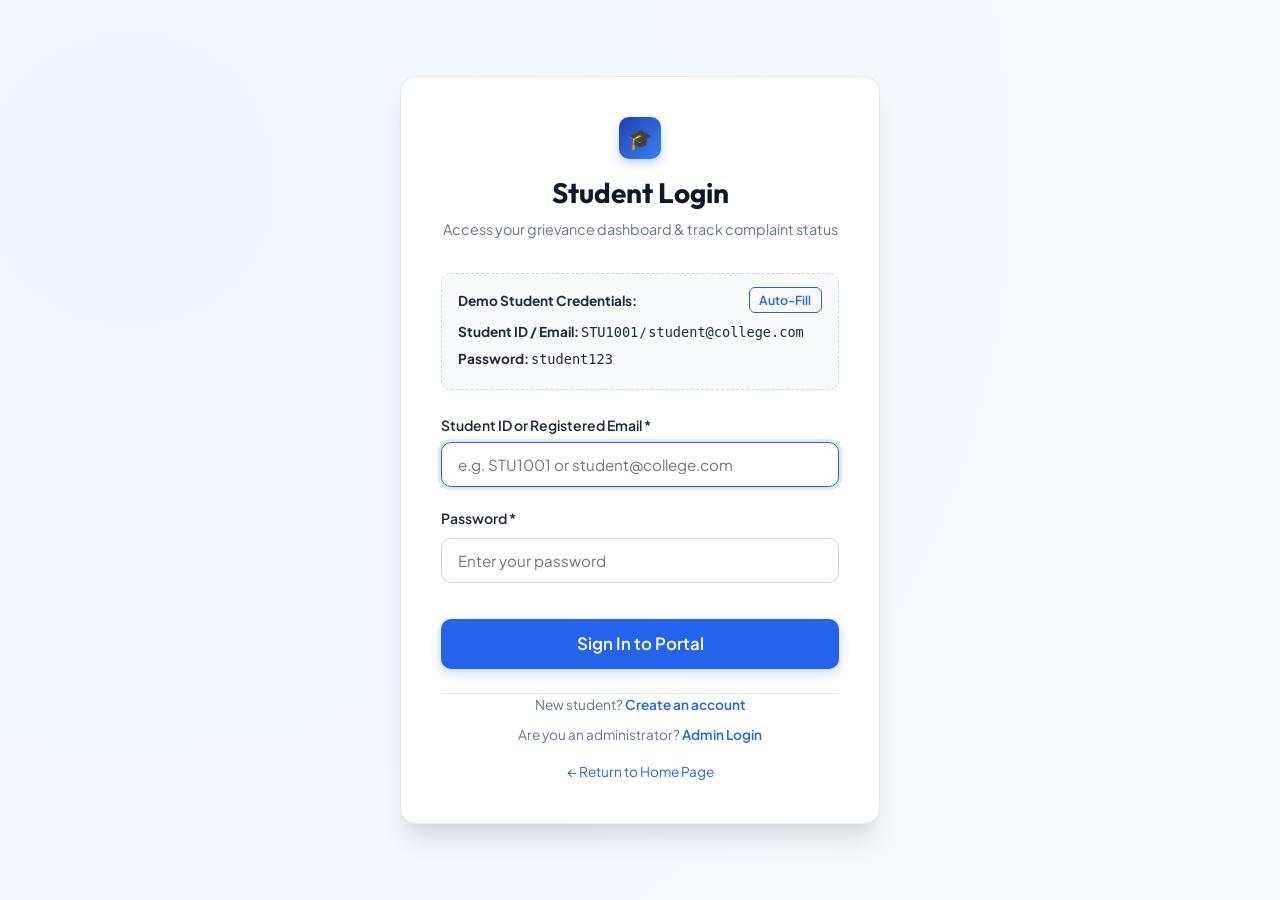
==== dashboard.html @ 0c3d139e "Initial commit: Student Complaint & Grievance Management System - LOKESHWARAN N" ====
<!DOCTYPE html>
<html lang="en">
<head>
    <meta charset="UTF-8">
    <meta name="viewport" content="width=device-width, initial-scale=1.0">
    <title>Student Dashboard | Grievance Portal</title>
    <link rel="stylesheet" href="css/style.css">
</head>
<body>

    <div class="dashboard-layout">
        <!-- Sidebar Navigation -->
        <aside class="dashboard-sidebar" aria-label="Student Navigation">
            <div class="sidebar-header">
                <div class="brand-icon" style="width:36px;height:36px;font-size:1.1rem;">🎓</div>
                <div>
                    <h2>Student Portal</h2>
                    <span>Grievance Center</span>
                </div>
            </div>

            <ul class="sidebar-menu">
                <li><a href="dashboard.html" class="sidebar-link active"><span class="sidebar-icon">📊</span> Dashboard</a></li>
                <li><a href="submit-complaint.html" class="sidebar-link"><span class="sidebar-icon">✍️</span> Submit Complaint</a></li>
                <li><a href="track-complaint.html" class="sidebar-link"><span class="sidebar-icon">🔍</span> Track Complaint</a></li>
                <li><a href="my-complaints.html" class="sidebar-link"><span class="sidebar-icon">📑</span> My Complaints</a></li>
                <li><a href="profile.html" class="sidebar-link"><span class="sidebar-icon">👤</span> My Profile</a></li>
            </ul>

            <div class="sidebar-footer">
                <a href="javascript:void(0)" onclick="Auth.logoutStudent('login.html')" class="btn btn-danger-soft w-100 btn-sm">🚪 Logout</a>
            </div>
        </aside>

        <div class="sidebar-overlay"></div>

        <!-- Main Content Area -->
        <div class="dashboard-main">
            <!-- Topbar -->
            <header class="dashboard-topbar">
                <div class="d-flex align-center gap-2">
                    <button type="button" class="sidebar-toggle" aria-label="Toggle menu">☰</button>
                    <div>
                        <h2 style="font-size: 1.2rem; margin:0;">Dashboard Overview</h2>
                        <span class="text-muted small" id="student-dept-year">Loading profile...</span>
                    </div>
                </div>

                <div class="d-flex align-center gap-3">
                    <a href="submit-complaint.html" class="btn btn-primary btn-sm">+ New Complaint</a>
                    <a href="profile.html" class="btn btn-outline-secondary btn-sm">My Profile</a>
                </div>
            </header>

            <main class="dashboard-content">
                <!-- Welcome Banner -->
                <div class="card mb-4" style="background: linear-gradient(135deg, #1e3a8a 0%, #2563eb 100%); color: white; border: none;">
                    <div class="card-body py-4">
                        <h1 style="color: white; font-size: 1.75rem; margin-bottom: 0.35rem;">Welcome, <span id="student-welcome-name">Student</span>!</h1>
                        <p style="color: #bfdbfe; font-size: 0.95rem; margin-bottom: 0;">Need to resolve an issue? Lodge your grievance or check status anytime.</p>
                    </div>
                </div>

                <!-- Statistics Grid -->
                <div class="stats-grid mb-4">
                    <div class="stat-card">
                        <div class="stat-icon blue">📋</div>
                        <div>
                            <div class="stat-value" id="stat-student-total">0</div>
                            <div class="stat-label">Total Complaints</div>
                        </div>
                    </div>
                    <div class="stat-card">
                        <div class="stat-icon amber">⏳</div>
                        <div>
                            <div class="stat-value" id="stat-student-pending">0</div>
                            <div class="stat-label">Pending Review</div>
                        </div>
                    </div>
                    <div class="stat-card">
                        <div class="stat-icon purple">⚙️</div>
                        <div>
                            <div class="stat-value" id="stat-student-progress">0</div>
                            <div class="stat-label">In Progress</div>
                        </div>
                    </div>
                    <div class="stat-card">
                        <div class="stat-icon green">✅</div>
                        <div>
                            <div class="stat-value" id="stat-student-resolved">0</div>
                            <div class="stat-label">Resolved</div>
                        </div>
                    </div>
                </div>

                <!-- Quick Actions -->
                <div class="card mb-4">
                    <div class="card-header">
                        <h3 class="card-title">Quick Actions</h3>
                    </div>
                    <div class="card-body">
                        <div class="grid-4">
                            <a href="submit-complaint.html" class="category-card">
                                <div class="category-icon">✍️</div>
                                <div class="category-info">
                                    <h4>Submit Complaint</h4>
                                    <p>File a new grievance</p>
                                </div>
                            </a>

                            <a href="my-complaints.html" class="category-card">
                                <div class="category-icon">📑</div>
                                <div class="category-info">
                                    <h4>My Complaints</h4>
                                    <p>View all submitted tickets</p>
                                </div>
                            </a>

                            <a href="track-complaint.html" class="category-card">
                                <div class="category-icon">🔍</div>
                                <div class="category-info">
                                    <h4>Track Status</h4>
                                    <p>Search by Complaint ID</p>
                                </div>
                            </a>

                            <a href="profile.html" class="category-card">
                                <div class="category-icon">👤</div>
                                <div class="category-info">
                                    <h4>My Profile</h4>
                                    <p>Manage account info</p>
                                </div>
                            </a>
                        </div>
                    </div>
                </div>

                <!-- Recent Complaints Section -->
                <div class="card">
                    <div class="card-header d-flex justify-between align-center flex-wrap gap-2">
                        <h3 class="card-title">Recent Grievances</h3>
                        <a href="my-complaints.html" class="btn btn-sm btn-outline-primary">View All Complaints →</a>
                    </div>
                    <div class="card-body">
                        <div id="recent-complaints-list" class="complaints-grid">
                            <!-- Populated dynamically by student.js -->
                        </div>
                    </div>
                </div>
            </main>
        </div>
    </div>

    <!-- Scripts -->
    <script src="js/storage.js"></script>
    <script src="js/auth.js"></script>
    <script src="js/complaints.js"></script>
    <script src="js/student.js"></script>
    <script src="js/main.js"></script>
    <script>
        document.addEventListener('DOMContentLoaded', () => {
            StudentController.initDashboard();
        });
    </script>
</body>
</html>
---- css/style.css ----
/**
 * Student Complaint & Grievance Management System
 * Premium Custom CSS3 Design System
 */

@import url('https://fonts.googleapis.com/css2?family=Plus+Jakarta+Sans:wght@300;400;500;600;700;800&family=Outfit:wght@400;500;600;700;800&display=swap');

/* --- CSS Variables & Design Tokens --- */
:root {
    /* Color Palette */
    --primary: #2563eb;
    --primary-hover: #1d4ed8;
    --primary-light: #eff6ff;
    --primary-gradient: linear-gradient(135deg, #1e40af 0%, #3b82f6 100%);
    --accent-gradient: linear-gradient(135deg, #4f46e5 0%, #7c3aed 100%);

    --navy-900: #0f172a;
    --navy-800: #1e293b;
    --navy-700: #334155;
    
    --slate-600: #475569;
    --slate-500: #64748b;
    --slate-400: #94a3b8;
    --slate-300: #cbd5e1;
    --slate-200: #e2e8f0;
    --slate-100: #f1f5f9;
    --slate-50: #f8fafc;

    --white: #ffffff;
    --body-bg: #f8fafc;
    --card-bg: #ffffff;
    --sidebar-bg: #0f172a;
    --sidebar-text: #e2e8f0;

    /* Semantic Status Colors */
    --status-submitted: #3b82f6;
    --status-submitted-bg: #eff6ff;
    --status-review: #8b5cf6;
    --status-review-bg: #f5f3ff;
    --status-progress: #d97706;
    --status-progress-bg: #fffbeb;
    --status-resolved: #10b981;
    --status-resolved-bg: #ecfdf5;
    --status-rejected: #ef4444;
    --status-rejected-bg: #fef2f2;
    --status-closed: #64748b;
    --status-closed-bg: #f1f5f9;

    /* Priority Colors */
    --p-low: #10b981;
    --p-medium: #f59e0b;
    --p-high: #ea580c;
    --p-urgent: #ef4444;

    /* Typography */
    --font-heading: 'Outfit', -apple-system, BlinkMacSystemFont, sans-serif;
    --font-body: 'Plus Jakarta Sans', -apple-system, BlinkMacSystemFont, sans-serif;

    /* Elevation & Shadows */
    --shadow-sm: 0 1px 2px 0 rgba(0, 0, 0, 0.05);
    --shadow-md: 0 4px 6px -1px rgba(0, 0, 0, 0.07), 0 2px 4px -1px rgba(0, 0, 0, 0.04);
    --shadow-lg: 0 10px 15px -3px rgba(0, 0, 0, 0.08), 0 4px 6px -2px rgba(0, 0, 0, 0.04);
    --shadow-xl: 0 20px 25px -5px rgba(0, 0, 0, 0.1), 0 10px 10px -5px rgba(0, 0, 0, 0.04);
    --shadow-card: 0 4px 20px rgba(15, 23, 42, 0.06);

    /* Border Radius */
    --radius-sm: 6px;
    --radius-md: 10px;
    --radius-lg: 16px;
    --radius-full: 9999px;

    /* Transitions */
    --transition: all 0.25s cubic-bezier(0.4, 0, 0.2, 1);
}

/* --- Base & Reset --- */
*, *::before, *::after {
    box-sizing: border-box;
    margin: 0;
    padding: 0;
}

html {
    font-size: 16px;
    scroll-behavior: smooth;
}

body {
    font-family: var(--font-body);
    background-color: var(--body-bg);
    color: var(--navy-800);
    line-height: 1.6;
    -webkit-font-smoothing: antialiased;
    overflow-x: hidden;
    min-height: 100vh;
    display: flex;
    flex-direction: column;
}

h1, h2, h3, h4, h5, h6 {
    font-family: var(--font-heading);
    color: var(--navy-900);
    font-weight: 700;
    line-height: 1.25;
}

a {
    color: var(--primary);
    text-decoration: none;
    transition: var(--transition);
}

a:hover {
    color: var(--primary-hover);
}

img {
    max-width: 100%;
    display: block;
}

/* --- Layout Utilities --- */
.container {
    width: 100%;
    max-width: 1240px;
    margin: 0 auto;
    padding: 0 1.5rem;
}

.container-fluid {
    width: 100%;
    padding: 0 1.5rem;
}

.d-flex { display: flex; }
.flex-column { flex-direction: column; }
.flex-wrap { flex-wrap: wrap; }
.align-center { align-items: center; }
.justify-between { justify-content: space-between; }
.justify-center { justify-content: center; }
.gap-1 { gap: 0.5rem; }
.gap-2 { gap: 1rem; }
.gap-3 { gap: 1.5rem; }
.gap-4 { gap: 2rem; }

.mt-1 { margin-top: 0.5rem; }
.mt-2 { margin-top: 1rem; }
.mt-3 { margin-top: 1.5rem; }
.mt-4 { margin-top: 2rem; }
.mb-1 { margin-bottom: 0.5rem; }
.mb-2 { margin-bottom: 1rem; }
.mb-3 { margin-bottom: 1.5rem; }
.mb-4 { margin-bottom: 2rem; }
.mb-0 { margin-bottom: 0 !important; }
.py-4 { padding-top: 1.5rem; padding-bottom: 1.5rem; }
.py-5 { padding-top: 2.5rem; padding-bottom: 2.5rem; }
.text-center { text-align: center; }
.w-100 { width: 100%; }

.font-weight-500 { font-weight: 500; }
.font-weight-600 { font-weight: 600; }
.text-muted { color: var(--slate-500); }
.text-primary { color: var(--primary); }
.text-danger { color: var(--status-rejected); }
.text-success { color: var(--status-resolved); }
.small { font-size: 0.85rem; }

/* --- Buttons --- */
.btn {
    display: inline-flex;
    align-items: center;
    justify-content: center;
    gap: 0.5rem;
    padding: 0.65rem 1.4rem;
    font-family: var(--font-body);
    font-size: 0.925rem;
    font-weight: 600;
    border-radius: var(--radius-md);
    border: 1px solid transparent;
    cursor: pointer;
    transition: var(--transition);
    text-decoration: none;
    white-space: nowrap;
}

.btn-primary {
    background: var(--primary);
    color: var(--white);
    box-shadow: 0 4px 12px rgba(37, 99, 235, 0.25);
}

.btn-primary:hover {
    background: var(--primary-hover);
    color: var(--white);
    transform: translateY(-2px);
    box-shadow: 0 6px 16px rgba(37, 99, 235, 0.35);
}

.btn-outline-primary {
    background: transparent;
    border-color: var(--primary);
    color: var(--primary);
}

.btn-outline-primary:hover {
    background: var(--primary-light);
    color: var(--primary-hover);
}

.btn-secondary {
    background: var(--slate-100);
    color: var(--navy-800);
    border-color: var(--slate-200);
}

.btn-secondary:hover {
    background: var(--slate-200);
    color: var(--navy-900);
}

.btn-outline-secondary {
    background: transparent;
    border-color: var(--slate-300);
    color: var(--slate-600);
}

.btn-outline-secondary:hover {
    background: var(--slate-100);
    color: var(--navy-900);
}

.btn-danger-soft {
    background: var(--status-rejected-bg);
    color: var(--status-rejected);
    border-color: #fecaca;
}

.btn-danger-soft:hover {
    background: var(--status-rejected);
    color: var(--white);
}

.btn-danger {
    background: var(--status-rejected);
    color: var(--white);
}

.btn-danger:hover {
    background: #dc2626;
    color: var(--white);
}

.btn-sm {
    padding: 0.4rem 0.85rem;
    font-size: 0.825rem;
    border-radius: var(--radius-sm);
}

.btn-xs {
    padding: 0.25rem 0.6rem;
    font-size: 0.775rem;
    border-radius: var(--radius-sm);
}

.btn-lg {
    padding: 0.85rem 1.8rem;
    font-size: 1.05rem;
    border-radius: var(--radius-md);
}

/* --- Navigation Bars --- */
.navbar {
    background: rgba(255, 255, 255, 0.95);
    backdrop-filter: blur(10px);
    border-bottom: 1px solid var(--slate-200);
    position: sticky;
    top: 0;
    z-index: 100;
    padding: 0.85rem 0;
}

.navbar-container {
    display: flex;
    align-items: center;
    justify-content: space-between;
}

.navbar-brand {
    display: flex;
    align-items: center;
    gap: 0.75rem;
    text-decoration: none;
}

.brand-icon {
    width: 42px;
    height: 42px;
    background: var(--primary-gradient);
    color: var(--white);
    border-radius: var(--radius-md);
    display: flex;
    align-items: center;
    justify-content: center;
    font-size: 1.25rem;
    box-shadow: 0 4px 10px rgba(37, 99, 235, 0.3);
}

.brand-text h1 {
    font-size: 1.15rem;
    font-weight: 800;
    color: var(--navy-900);
    margin: 0;
    letter-spacing: -0.02em;
}

.brand-text span {
    font-size: 0.75rem;
    color: var(--slate-500);
    font-weight: 500;
    display: block;
}

.navbar-menu {
    display: flex;
    align-items: center;
    gap: 1.5rem;
    list-style: none;
}

.nav-link {
    font-size: 0.925rem;
    font-weight: 600;
    color: var(--slate-600);
    transition: var(--transition);
    padding: 0.4rem 0.2rem;
    position: relative;
}

.nav-link:hover, .nav-link.active {
    color: var(--primary);
}

.nav-link.active::after {
    content: '';
    position: absolute;
    bottom: -4px;
    left: 0;
    width: 100%;
    height: 2px;
    background: var(--primary);
    border-radius: var(--radius-full);
}

.navbar-actions {
    display: flex;
    align-items: center;
    gap: 0.75rem;
}

.navbar-toggle {
    display: none;
    background: none;
    border: none;
    font-size: 1.5rem;
    cursor: pointer;
    color: var(--navy-900);
}

/* --- Hero Section --- */
.hero {
    background: linear-gradient(135deg, #0f172a 0%, #1e293b 50%, #1e3a8a 100%);
    color: var(--white);
    padding: 5.5rem 0 4.5rem;
    position: relative;
    overflow: hidden;
}

.hero::before {
    content: '';
    position: absolute;
    top: -50%;
    right: -20%;
    width: 600px;
    height: 600px;
    background: radial-gradient(circle, rgba(59, 130, 246, 0.2) 0%, transparent 70%);
    border-radius: 50%;
}

.hero-grid {
    display: grid;
    grid-template-columns: 1.15fr 0.85fr;
    gap: 3rem;
    align-items: center;
    position: relative;
    z-index: 1;
}

.hero-badge {
    display: inline-flex;
    align-items: center;
    gap: 0.5rem;
    background: rgba(255, 255, 255, 0.1);
    backdrop-filter: blur(8px);
    border: 1px solid rgba(255, 255, 255, 0.2);
    padding: 0.35rem 0.9rem;
    border-radius: var(--radius-full);
    font-size: 0.85rem;
    font-weight: 500;
    margin-bottom: 1.25rem;
    color: #93c5fd;
}

.hero-title {
    font-size: 3.25rem;
    font-weight: 800;
    color: var(--white);
    line-height: 1.15;
    margin-bottom: 1.25rem;
    letter-spacing: -0.03em;
}

.hero-subtitle {
    font-size: 1.15rem;
    color: #cbd5e1;
    margin-bottom: 2rem;
    max-width: 540px;
}

.hero-card {
    background: rgba(255, 255, 255, 0.08);
    backdrop-filter: blur(16px);
    border: 1px solid rgba(255, 255, 255, 0.15);
    border-radius: var(--radius-lg);
    padding: 2rem;
    box-shadow: 0 25px 50px -12px rgba(0, 0, 0, 0.4);
}

.hero-card h3 {
    color: var(--white);
    font-size: 1.25rem;
    margin-bottom: 1rem;
}

.hero-card p {
    color: #94a3b8;
    font-size: 0.9rem;
    margin-bottom: 1.5rem;
}

/* --- Section Titles --- */
.section {
    padding: 5rem 0;
}

.section-header {
    text-align: center;
    max-width: 680px;
    margin: 0 auto 3.5rem;
}

.section-tag {
    display: inline-block;
    color: var(--primary);
    background: var(--primary-light);
    font-size: 0.8rem;
    font-weight: 700;
    text-transform: uppercase;
    letter-spacing: 0.08em;
    padding: 0.3rem 0.8rem;
    border-radius: var(--radius-full);
    margin-bottom: 0.75rem;
}

.section-title {
    font-size: 2.25rem;
    font-weight: 800;
    letter-spacing: -0.02em;
    margin-bottom: 0.75rem;
}

.section-desc {
    color: var(--slate-500);
    font-size: 1.05rem;
}

/* --- Statistics Banner / Cards --- */
.stats-grid {
    display: grid;
    grid-template-columns: repeat(4, 1fr);
    gap: 1.5rem;
}

.stat-card {
    background: var(--card-bg);
    border: 1px solid var(--slate-200);
    border-radius: var(--radius-lg);
    padding: 1.75rem 1.5rem;
    box-shadow: var(--shadow-sm);
    display: flex;
    align-items: center;
    gap: 1.25rem;
    transition: var(--transition);
}

.stat-card:hover {
    transform: translateY(-4px);
    box-shadow: var(--shadow-card);
    border-color: var(--slate-300);
}

.stat-icon {
    width: 56px;
    height: 56px;
    border-radius: var(--radius-md);
    display: flex;
    align-items: center;
    justify-content: center;
    font-size: 1.75rem;
    flex-shrink: 0;
}

.stat-icon.blue { background: #eff6ff; color: #2563eb; }
.stat-icon.green { background: #ecfdf5; color: #10b981; }
.stat-icon.amber { background: #fffbeb; color: #d97706; }
.stat-icon.purple { background: #f5f3ff; color: #7c3aed; }
.stat-icon.red { background: #fef2f2; color: #ef4444; }

.stat-value {
    font-size: 2rem;
    font-weight: 800;
    color: var(--navy-900);
    line-height: 1;
    margin-bottom: 0.25rem;
    font-family: var(--font-heading);
}

.stat-label {
    font-size: 0.85rem;
    font-weight: 600;
    color: var(--slate-500);
    text-transform: uppercase;
    letter-spacing: 0.04em;
}

/* --- Features / How It Works / Cards --- */
.grid-3 {
    display: grid;
    grid-template-columns: repeat(3, 1fr);
    gap: 1.75rem;
}

.grid-4 {
    display: grid;
    grid-template-columns: repeat(4, 1fr);
    gap: 1.5rem;
}

.grid-2 {
    display: grid;
    grid-template-columns: repeat(2, 1fr);
    gap: 2rem;
}

.feature-card {
    background: var(--card-bg);
    border: 1px solid var(--slate-200);
    border-radius: var(--radius-lg);
    padding: 2rem;
    transition: var(--transition);
}

.feature-card:hover {
    border-color: var(--primary);
    transform: translateY(-5px);
    box-shadow: var(--shadow-card);
}

.feature-number {
    font-size: 2.5rem;
    font-weight: 800;
    color: #e2e8f0;
    line-height: 1;
    margin-bottom: 1rem;
    font-family: var(--font-heading);
}

.category-card {
    background: var(--card-bg);
    border: 1px solid var(--slate-200);
    border-radius: var(--radius-md);
    padding: 1.25rem;
    display: flex;
    align-items: center;
    gap: 1rem;
    transition: var(--transition);
}

.category-card:hover {
    background: var(--primary-light);
    border-color: var(--primary);
    transform: translateY(-3px);
}

.category-icon {
    font-size: 1.75rem;
}

.category-info h4 {
    font-size: 1rem;
    margin-bottom: 0.15rem;
}

.category-info p {
    font-size: 0.8rem;
    color: var(--slate-500);
}

/* --- FAQ Accordion --- */
.faq-list {
    max-width: 800px;
    margin: 0 auto;
    display: flex;
    flex-direction: column;
    gap: 1rem;
}

.faq-item {
    background: var(--card-bg);
    border: 1px solid var(--slate-200);
    border-radius: var(--radius-md);
    overflow: hidden;
    transition: var(--transition);
}

.faq-question {
    padding: 1.25rem 1.5rem;
    font-weight: 700;
    font-size: 1.05rem;
    cursor: pointer;
    display: flex;
    justify-content: space-between;
    align-items: center;
    user-select: none;
}

.faq-answer {
    padding: 0 1.5rem 1.25rem;
    color: var(--slate-600);
    font-size: 0.95rem;
}

/* --- Auth Pages (Login & Register) --- */
.auth-page {
    min-height: 100vh;
    display: flex;
    align-items: center;
    justify-content: center;
    padding: 2.5rem 1rem;
    background: radial-gradient(circle at 10% 20%, #eff6ff 0%, #f8fafc 90%);
}

.auth-card {
    background: var(--card-bg);
    border: 1px solid var(--slate-200);
    border-radius: var(--radius-lg);
    box-shadow: var(--shadow-xl);
    width: 100%;
    max-width: 480px;
    padding: 2.5rem;
}

.auth-card.wide {
    max-width: 680px;
}

.auth-header {
    text-align: center;
    margin-bottom: 2rem;
}

.auth-header .brand-icon {
    margin: 0 auto 1rem;
}

.auth-title {
    font-size: 1.75rem;
    margin-bottom: 0.5rem;
}

.auth-subtitle {
    color: var(--slate-500);
    font-size: 0.9rem;
}

.demo-credentials-box {
    background: #f8fafc;
    border: 1px dashed var(--slate-300);
    border-radius: var(--radius-md);
    padding: 0.85rem 1rem;
    margin-bottom: 1.5rem;
    font-size: 0.85rem;
}

.demo-credentials-box p {
    margin-bottom: 0.25rem;
}

/* --- Form Controls --- */
.form-group {
    margin-bottom: 1.25rem;
}

.form-label {
    display: block;
    font-size: 0.875rem;
    font-weight: 600;
    color: var(--navy-800);
    margin-bottom: 0.4rem;
}

.form-control {
    width: 100%;
    padding: 0.75rem 1rem;
    font-family: var(--font-body);
    font-size: 0.95rem;
    color: var(--navy-900);
    background: var(--white);
    border: 1.5px solid var(--slate-300);
    border-radius: var(--radius-md);
    transition: var(--transition);
    outline: none;
}

.form-control:focus {
    border-color: var(--primary);
    box-shadow: 0 0 0 3px rgba(37, 99, 235, 0.15);
}

textarea.form-control {
    resize: vertical;
    min-height: 110px;
}

.form-row {
    display: grid;
    grid-template-columns: 1fr 1fr;
    gap: 1rem;
}

.char-counter {
    text-align: right;
    font-size: 0.775rem;
    color: var(--slate-400);
    margin-top: 0.35rem;
}

/* --- Dashboard Structure (Sidebar + Main Area) --- */
.dashboard-layout {
    display: flex;
    min-height: 100vh;
    background: var(--body-bg);
}

.dashboard-sidebar {
    width: 260px;
    background: var(--sidebar-bg);
    color: var(--sidebar-text);
    display: flex;
    flex-direction: column;
    position: fixed;
    top: 0;
    bottom: 0;
    left: 0;
    z-index: 99;
    transition: var(--transition);
}

.sidebar-header {
    padding: 1.5rem 1.25rem;
    border-bottom: 1px solid rgba(255, 255, 255, 0.1);
    display: flex;
    align-items: center;
    gap: 0.75rem;
}

.sidebar-header h2 {
    font-size: 1.05rem;
    color: var(--white);
    margin: 0;
}

.sidebar-header span {
    font-size: 0.75rem;
    color: #94a3b8;
    display: block;
}

.sidebar-menu {
    list-style: none;
    padding: 1.25rem 0.75rem;
    flex: 1;
    overflow-y: auto;
    display: flex;
    flex-direction: column;
    gap: 0.25rem;
}

.sidebar-link {
    display: flex;
    align-items: center;
    gap: 0.85rem;
    padding: 0.75rem 1rem;
    color: #cbd5e1;
    font-size: 0.925rem;
    font-weight: 500;
    border-radius: var(--radius-md);
    transition: var(--transition);
}

.sidebar-link:hover, .sidebar-link.active {
    background: rgba(255, 255, 255, 0.08);
    color: var(--white);
}

.sidebar-link.active {
    background: var(--primary);
    color: var(--white);
    font-weight: 600;
    box-shadow: 0 4px 12px rgba(37, 99, 235, 0.3);
}

.sidebar-icon {
    font-size: 1.15rem;
    width: 24px;
    text-align: center;
}

.sidebar-footer {
    padding: 1.25rem;
    border-top: 1px solid rgba(255, 255, 255, 0.1);
}

.dashboard-main {
    flex: 1;
    margin-left: 260px;
    display: flex;
    flex-direction: column;
    min-height: 100vh;
}

.dashboard-topbar {
    background: var(--white);
    border-bottom: 1px solid var(--slate-200);
    padding: 1rem 2rem;
    display: flex;
    align-items: center;
    justify-content: space-between;
    position: sticky;
    top: 0;
    z-index: 90;
}

.sidebar-toggle {
    display: none;
    background: none;
    border: none;
    font-size: 1.4rem;
    cursor: pointer;
    color: var(--navy-900);
}

.dashboard-content {
    padding: 2rem;
    flex: 1;
}

.sidebar-overlay {
    display: none;
    position: fixed;
    top: 0;
    left: 0;
    right: 0;
    bottom: 0;
    background: rgba(15, 23, 42, 0.5);
    z-index: 98;
}

/* --- Cards & Containers --- */
.card {
    background: var(--card-bg);
    border: 1px solid var(--slate-200);
    border-radius: var(--radius-lg);
    box-shadow: var(--shadow-sm);
    margin-bottom: 1.5rem;
    overflow: hidden;
}

.card-header {
    padding: 1.25rem 1.5rem;
    border-bottom: 1px solid var(--slate-200);
    background: var(--white);
}

.card-title {
    font-size: 1.2rem;
    font-weight: 700;
    margin: 0;
}

.card-body {
    padding: 1.5rem;
}

.card-footer {
    padding: 1rem 1.5rem;
    border-top: 1px solid var(--slate-200);
    background: var(--slate-50);
}

.hover-lift {
    transition: var(--transition);
}

.hover-lift:hover {
    transform: translateY(-3px);
    box-shadow: var(--shadow-card);
    border-color: var(--slate-300);
}

/* --- Badges --- */
.badge {
    display: inline-flex;
    align-items: center;
    padding: 0.25rem 0.65rem;
    font-size: 0.775rem;
    font-weight: 700;
    border-radius: var(--radius-full);
    text-transform: capitalize;
    letter-spacing: 0.02em;
}

.badge-outline {
    border: 1px solid var(--slate-300);
    background: var(--slate-50);
    color: var(--slate-600);
}

.badge-light {
    background: var(--slate-100);
    color: var(--slate-700);
}

.badge-primary {
    background: var(--primary-light);
    color: var(--primary);
}

.badge-resolved {
    background: var(--status-resolved-bg);
    color: var(--status-resolved);
}

/* Status Badges */
.badge-status { font-weight: 600; }
.badge-submitted { background: var(--status-submitted-bg); color: var(--status-submitted); }
.badge-under-review { background: var(--status-review-bg); color: var(--status-review); }
.badge-in-progress { background: var(--status-progress-bg); color: var(--status-progress); }
.badge-resolved { background: var(--status-resolved-bg); color: var(--status-resolved); }
.badge-rejected { background: var(--status-rejected-bg); color: var(--status-rejected); }
.badge-closed { background: var(--status-closed-bg); color: var(--status-closed); }

/* Priority Badges */
.badge-priority-low { background: #ecfdf5; color: #059669; }
.badge-priority-medium { background: #fffbeb; color: #d97706; }
.badge-priority-high { background: #fff7ed; color: #ea580c; }
.badge-priority-urgent { background: #fef2f2; color: #dc2626; font-weight: 800; }

/* --- Complaint Cards (Student View) --- */
.complaints-grid {
    display: grid;
    grid-template-columns: repeat(2, 1fr);
    gap: 1.5rem;
}

.complaint-card {
    background: var(--card-bg);
    border: 1px solid var(--slate-200);
    border-radius: var(--radius-lg);
    padding: 1.5rem;
    display: flex;
    flex-direction: column;
    justify-content: space-between;
}

.complaint-card-header {
    display: flex;
    justify-content: space-between;
    align-items: flex-start;
    gap: 1rem;
    margin-bottom: 0.75rem;
}

.complaint-id {
    font-size: 0.775rem;
    font-weight: 700;
    color: var(--primary);
    text-transform: uppercase;
    letter-spacing: 0.05em;
    display: block;
    margin-bottom: 0.2rem;
}

.complaint-title {
    font-size: 1.15rem;
    margin: 0;
}

.complaint-badges {
    display: flex;
    gap: 0.4rem;
    flex-shrink: 0;
}

.complaint-desc {
    color: var(--slate-600);
    font-size: 0.9rem;
    margin-bottom: 1.25rem;
    flex: 1;
}

.complaint-card-footer {
    display: flex;
    justify-content: space-between;
    align-items: center;
    border-top: 1px solid var(--slate-100);
    padding-top: 1rem;
    flex-wrap: wrap;
    gap: 0.75rem;
}

.complaint-meta {
    display: flex;
    align-items: center;
    gap: 0.85rem;
    font-size: 0.8rem;
    color: var(--slate-500);
    flex-wrap: wrap;
}

.complaint-actions {
    display: flex;
    gap: 0.5rem;
}

/* --- Stepper Progress Tracker --- */
.stepper-wrapper {
    display: flex;
    align-items: center;
    justify-content: space-between;
    padding: 1.5rem 0.5rem;
}

.stepper-step {
    display: flex;
    flex-direction: column;
    align-items: center;
    position: relative;
    z-index: 2;
}

.step-circle {
    width: 44px;
    height: 44px;
    border-radius: 50%;
    background: var(--slate-100);
    border: 2px solid var(--slate-300);
    color: var(--slate-500);
    font-weight: 700;
    display: flex;
    align-items: center;
    justify-content: center;
    font-size: 1rem;
    margin-bottom: 0.5rem;
    transition: var(--transition);
}

.step-label {
    font-size: 0.85rem;
    font-weight: 600;
    color: var(--slate-500);
    text-align: center;
}

.stepper-line {
    flex: 1;
    height: 3px;
    background: var(--slate-200);
    margin: 0 0.5rem -1.5rem;
    position: relative;
    z-index: 1;
}

.step-completed .step-circle {
    background: var(--status-resolved);
    border-color: var(--status-resolved);
    color: var(--white);
}

.step-completed .step-label {
    color: var(--status-resolved);
}

.step-active .step-circle {
    background: var(--primary);
    border-color: var(--primary);
    color: var(--white);
    box-shadow: 0 0 0 6px rgba(37, 99, 235, 0.2);
}

.step-active .step-label {
    color: var(--primary);
    font-weight: 700;
}

/* --- Timeline Component --- */
.timeline-list {
    position: relative;
    padding-left: 1.5rem;
}

.timeline-list::before {
    content: '';
    position: absolute;
    top: 6px;
    bottom: 6px;
    left: 6px;
    width: 2px;
    background: var(--slate-200);
}

.timeline-item {
    position: relative;
    margin-bottom: 1.5rem;
}

.timeline-item:last-child {
    margin-bottom: 0;
}

.timeline-dot {
    position: absolute;
    left: -1.5rem;
    top: 4px;
    width: 14px;
    height: 14px;
    border-radius: 50%;
    background: var(--primary);
    border: 3px solid var(--white);
    box-shadow: 0 0 0 2px var(--primary);
}

.timeline-content {
    background: var(--slate-50);
    border: 1px solid var(--slate-200);
    border-radius: var(--radius-md);
    padding: 0.85rem 1rem;
}

.timeline-date {
    font-size: 0.775rem;
    color: var(--slate-400);
}

.timeline-note {
    font-size: 0.875rem;
    color: var(--slate-600);
    margin-top: 0.25rem;
}

/* --- Admin Response Box --- */
.admin-response-box {
    background: #f0fdf4;
    border: 1px solid #bbf7d0;
    border-left: 4px solid var(--status-resolved);
    border-radius: var(--radius-md);
    padding: 1.25rem;
}

.admin-response-header {
    display: flex;
    align-items: center;
    gap: 0.5rem;
    color: #166534;
    margin-bottom: 0.5rem;
}

.admin-response-text {
    color: #14532d;
    font-size: 0.95rem;
    line-height: 1.5;
}

.admin-response-meta {
    font-size: 0.775rem;
    color: #15803d;
    margin-top: 0.5rem;
}

/* --- Tables --- */
.table-responsive {
    width: 100%;
    overflow-x: auto;
    -webkit-overflow-scrolling: touch;
}

.table {
    width: 100%;
    border-collapse: collapse;
    font-size: 0.9rem;
    text-align: left;
}

.table th {
    background: var(--slate-50);
    color: var(--slate-600);
    font-weight: 700;
    padding: 0.85rem 1rem;
    border-bottom: 1.5px solid var(--slate-200);
    text-transform: uppercase;
    font-size: 0.75rem;
    letter-spacing: 0.05em;
}

.table td {
    padding: 1rem;
    border-bottom: 1px solid var(--slate-200);
    color: var(--navy-800);
    vertical-align: middle;
}

.table tbody tr:hover {
    background: #f8fafc;
}

.table-actions {
    display: flex;
    align-items: center;
    gap: 0.4rem;
}

/* --- Pure HTML/CSS Charts --- */
.chart-bar-list {
    display: flex;
    flex-direction: column;
    gap: 1rem;
}

.chart-bar-item {
    display: flex;
    flex-direction: column;
    gap: 0.35rem;
}

.chart-bar-header {
    display: flex;
    justify-content: space-between;
    font-size: 0.85rem;
    color: var(--slate-600);
}

.chart-bar-track {
    width: 100%;
    height: 10px;
    background: var(--slate-100);
    border-radius: var(--radius-full);
    overflow: hidden;
}

.chart-bar-fill {
    height: 100%;
    border-radius: var(--radius-full);
    transition: width 0.8s ease-in-out;
}

.chart-bar-fill.bg-primary { background: var(--primary); }

.priority-chart-grid {
    display: grid;
    grid-template-columns: repeat(2, 1fr);
    gap: 1rem;
}

.priority-metric-card {
    background: var(--slate-50);
    border: 1px solid var(--slate-200);
    border-top: 4px solid var(--primary);
    border-radius: var(--radius-md);
    padding: 1.25rem;
    text-align: center;
}

.priority-label {
    font-size: 0.8rem;
    font-weight: 700;
    text-transform: uppercase;
    color: var(--slate-500);
}

.priority-value {
    font-size: 2rem;
    font-weight: 800;
    margin: 0.25rem 0;
}

/* --- Toast Notifications --- */
.toast-container {
    position: fixed;
    bottom: 1.5rem;
    right: 1.5rem;
    z-index: 9999;
    display: flex;
    flex-direction: column;
    gap: 0.75rem;
    max-width: 380px;
}

.toast {
    display: flex;
    align-items: center;
    justify-content: space-between;
    gap: 0.75rem;
    padding: 0.85rem 1.15rem;
    border-radius: var(--radius-md);
    background: var(--navy-900);
    color: var(--white);
    box-shadow: var(--shadow-xl);
    font-size: 0.9rem;
}

.toast-content {
    display: flex;
    align-items: center;
    gap: 0.75rem;
}

.toast-icon {
    width: 20px;
    height: 20px;
    flex-shrink: 0;
}

.toast-success { background: #065f46; border-left: 4px solid #34d399; }
.toast-error { background: #991b1b; border-left: 4px solid #f87171; }
.toast-warning { background: #92400e; border-left: 4px solid #fbbf24; }
.toast-info { background: #1e40af; border-left: 4px solid #60a5fa; }

.toast-close {
    background: none;
    border: none;
    color: rgba(255, 255, 255, 0.7);
    font-size: 1.25rem;
    cursor: pointer;
    line-height: 1;
}

/* --- Modals & Dialogs --- */
.modal-backdrop {
    display: none;
    position: fixed;
    top: 0;
    left: 0;
    right: 0;
    bottom: 0;
    background: rgba(15, 23, 42, 0.6);
    backdrop-filter: blur(4px);
    z-index: 1000;
    align-items: center;
    justify-content: center;
    padding: 1.5rem;
}

.modal-backdrop.active {
    display: flex;
}

.modal-dialog {
    background: var(--white);
    border-radius: var(--radius-lg);
    width: 100%;
    max-width: 480px;
    box-shadow: var(--shadow-xl);
    overflow: hidden;
}

.modal-header {
    padding: 1.25rem 1.5rem;
    border-bottom: 1px solid var(--slate-200);
    display: flex;
    justify-content: space-between;
    align-items: center;
}

.modal-title { font-size: 1.2rem; }

.modal-close-btn {
    background: none;
    border: none;
    font-size: 1.5rem;
    cursor: pointer;
    color: var(--slate-400);
}

.modal-body {
    padding: 1.5rem;
    font-size: 0.95rem;
    color: var(--slate-600);
}

.modal-footer {
    padding: 1rem 1.5rem;
    background: var(--slate-50);
    border-top: 1px solid var(--slate-200);
    display: flex;
    justify-content: flex-end;
    gap: 0.75rem;
}

/* --- Details Layout & Admin Grid --- */
.detail-grid {
    display: grid;
    grid-template-columns: repeat(3, 1fr);
    gap: 1rem;
}

.detail-card {
    background: var(--slate-50);
    border: 1px solid var(--slate-200);
    border-radius: var(--radius-md);
    padding: 0.85rem 1rem;
}

.detail-card label {
    display: block;
    font-size: 0.75rem;
    font-weight: 600;
    color: var(--slate-500);
    text-transform: uppercase;
    margin-bottom: 0.2rem;
}

.content-box {
    background: var(--slate-50);
    border: 1px solid var(--slate-200);
    border-radius: var(--radius-md);
    padding: 1.25rem;
    font-size: 0.95rem;
    line-height: 1.6;
    color: var(--navy-800);
}

.admin-grid-layout {
    display: grid;
    grid-template-columns: 1.35fr 1fr;
    gap: 1.5rem;
}

/* --- Empty States --- */
.empty-state {
    text-align: center;
    padding: 3rem 1.5rem;
}

.empty-icon {
    font-size: 3rem;
    margin-bottom: 1rem;
}

.empty-state h4 {
    font-size: 1.25rem;
    margin-bottom: 0.5rem;
}

.empty-state p {
    color: var(--slate-500);
    max-width: 440px;
    margin: 0 auto;
    font-size: 0.925rem;
}

/* --- Footer --- */
.footer {
    background: var(--navy-900);
    color: #94a3b8;
    padding: 4rem 0 2rem;
    margin-top: auto;
}

.footer-grid {
    display: grid;
    grid-template-columns: 1.5fr 1fr 1fr 1fr;
    gap: 2.5rem;
    margin-bottom: 3rem;
}

.footer h4 {
    color: var(--white);
    font-size: 1.05rem;
    margin-bottom: 1.25rem;
}

.footer-links {
    list-style: none;
    display: flex;
    flex-direction: column;
    gap: 0.6rem;
}

.footer-links a {
    color: #94a3b8;
    font-size: 0.9rem;
}

.footer-links a:hover {
    color: var(--white);
}

.footer-bottom {
    border-top: 1px solid rgba(255, 255, 255, 0.1);
    padding-top: 1.5rem;
    text-align: center;
    font-size: 0.85rem;
    color: #64748b;
}

/* --- Keyframe Animations --- */
@keyframes slideIn {
    from { transform: translateX(100%); opacity: 0; }
    to { transform: translateX(0); opacity: 1; }
}

@keyframes fadeOut {
    from { opacity: 1; }
    to { opacity: 0; }
}

@keyframes scaleUp {
    from { transform: scale(0.95); opacity: 0; }
    to { transform: scale(1); opacity: 1; }
}

.animate-slide-in { animation: slideIn 0.3s cubic-bezier(0.4, 0, 0.2, 1); }
.animate-fade-out { animation: fadeOut 0.3s ease-out; }
.animate-scale-up { animation: scaleUp 0.25s cubic-bezier(0.4, 0, 0.2, 1); }
.animate-fade-in { animation: scaleUp 0.25s ease-out; }

/* --- Responsive Breakpoints --- */
@media (max-width: 1024px) {
    .hero-grid { grid-template-columns: 1fr; text-align: center; }
    .hero-subtitle { margin: 0 auto 2rem; }
    .hero-title { font-size: 2.5rem; }
    .stats-grid { grid-template-columns: repeat(2, 1fr); }
    .grid-4 { grid-template-columns: repeat(2, 1fr); }
    .grid-3 { grid-template-columns: repeat(2, 1fr); }
    .complaints-grid { grid-template-columns: 1fr; }
    .admin-grid-layout { grid-template-columns: 1fr; }
    .footer-grid { grid-template-columns: 1fr 1fr; }
    .detail-grid { grid-template-columns: repeat(2, 1fr); }
}

@media (max-width: 768px) {
    .navbar-menu, .navbar-actions { display: none; }
    .navbar-toggle { display: block; }

    .navbar-menu.active {
        display: flex;
        flex-direction: column;
        position: absolute;
        top: 100%;
        left: 0;
        right: 0;
        background: var(--white);
        border-bottom: 1px solid var(--slate-200);
        padding: 1.5rem;
        box-shadow: var(--shadow-lg);
    }

    .dashboard-sidebar {
        transform: translateX(-100%);
    }

    .dashboard-sidebar.open {
        transform: translateX(0);
    }

    .sidebar-overlay.active {
        display: block;
    }

    .dashboard-main {
        margin-left: 0;
    }

    .sidebar-toggle {
        display: block;
    }

    .dashboard-topbar {
        padding: 0.85rem 1rem;
    }

    .dashboard-content {
        padding: 1rem;
    }

    .stats-grid { grid-template-columns: 1fr; }
    .grid-3 { grid-template-columns: 1fr; }
    .grid-2 { grid-template-columns: 1fr; }
    .form-row { grid-template-columns: 1fr; }
    .detail-grid { grid-template-columns: 1fr; }
    .stepper-wrapper { flex-direction: column; gap: 1rem; align-items: flex-start; }
    .stepper-line { display: none; }
    .stepper-step { flex-direction: row; gap: 1rem; }
    .footer-grid { grid-template-columns: 1fr; gap: 1.5rem; }
}

/* --- Print Styles --- */
@media print {
    body { background: white; color: black; }
    .navbar, .footer, .dashboard-sidebar, .dashboard-topbar, .btn, .table-actions, .toast-container, .modal-backdrop {
        display: none !important;
    }
    .dashboard-main { margin-left: 0 !important; }
    .card { border: none !important; box-shadow: none !important; }
}
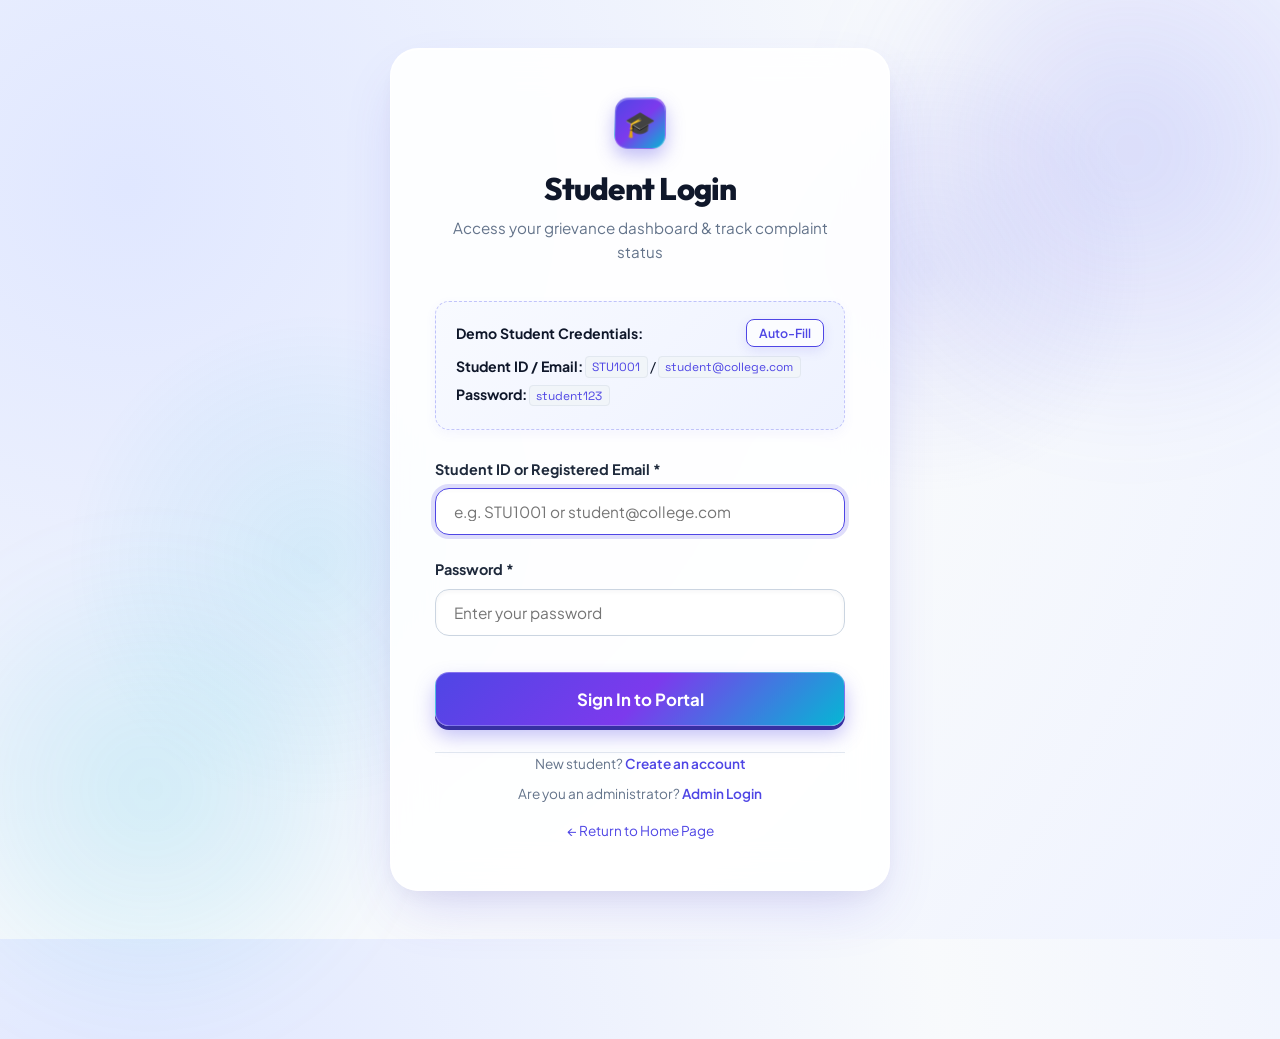
==== commit 93e35bfe: "Upgrade UI with modern cyber-indigo color theme and 3D effects" ====
--- a/dashboard.html
+++ b/dashboard.html
@@ -54,10 +54,12 @@
 
             <main class="dashboard-content">
                 <!-- Welcome Banner -->
-                <div class="card mb-4" style="background: linear-gradient(135deg, #1e3a8a 0%, #2563eb 100%); color: white; border: none;">
-                    <div class="card-body py-4">
-                        <h1 style="color: white; font-size: 1.75rem; margin-bottom: 0.35rem;">Welcome, <span id="student-welcome-name">Student</span>!</h1>
-                        <p style="color: #bfdbfe; font-size: 0.95rem; margin-bottom: 0;">Need to resolve an issue? Lodge your grievance or check status anytime.</p>
+                <div class="card mb-4 tilt-3d" style="background: linear-gradient(135deg, #0f172a 0%, #1e1b4b 50%, #4338ca 100%); color: white; border: 1px solid rgba(255,255,255,0.15); box-shadow: 0 20px 40px -10px rgba(79, 70, 229, 0.35); position: relative; overflow: hidden;">
+                    <div style="position: absolute; right: -40px; top: -40px; width: 180px; height: 180px; background: radial-gradient(circle, rgba(6, 182, 212, 0.25) 0%, transparent 70%); border-radius: 50%; pointer-events: none;"></div>
+                    <div class="card-body py-4 position-relative" style="z-index: 2;">
+                        <span class="badge badge-primary mb-2" style="background: rgba(255,255,255,0.15); color: #93c5fd; border-color: rgba(255,255,255,0.25);">🚀 Student Central Hub</span>
+                        <h1 style="color: white; font-size: 1.95rem; margin-bottom: 0.4rem; font-weight: 800;">Welcome, <span id="student-welcome-name" style="background: linear-gradient(135deg, #60a5fa 0%, #a78bfa 100%); -webkit-background-clip: text; -webkit-text-fill-color: transparent;">Student</span>!</h1>
+                        <p style="color: #cbd5e1; font-size: 1rem; margin-bottom: 0;">Lodge your campus grievances, track real-time 3D resolution status, and manage your student profile.</p>
                     </div>
                 </div>
 
--- a/css/style.css
+++ b/css/style.css
@@ -1,20 +1,41 @@
 /**
  * Student Complaint & Grievance Management System
- * Premium Custom CSS3 Design System
+ * Next-Gen 3D Interactive UI & Modern Aesthetic Design System
  */
 
-@import url('https://fonts.googleapis.com/css2?family=Plus+Jakarta+Sans:wght@300;400;500;600;700;800&family=Outfit:wght@400;500;600;700;800&display=swap');
-
-/* --- CSS Variables & Design Tokens --- */
+@import url('https://fonts.googleapis.com/css2?family=Outfit:wght@400;500;600;700;800;900&family=Plus+Jakarta+Sans:ital,wght@0,300;0,400;0,500;0,600;0,700;0,800;1,400&family=Space+Grotesk:wght@500;700&display=swap');
+
+/* ==========================================================================
+   CSS Variables, Color Tokens & 3D Lighting
+   ========================================================================== */
 :root {
-    /* Color Palette */
-    --primary: #2563eb;
-    --primary-hover: #1d4ed8;
-    --primary-light: #eff6ff;
-    --primary-gradient: linear-gradient(135deg, #1e40af 0%, #3b82f6 100%);
-    --accent-gradient: linear-gradient(135deg, #4f46e5 0%, #7c3aed 100%);
-
+    /* Brand & Accent Color System */
+    --primary: #4f46e5;
+    --primary-hover: #4338ca;
+    --primary-dark: #3730a3;
+    --primary-light: #eef2ff;
+    --primary-glow: rgba(99, 102, 241, 0.4);
+    
+    --accent-cyan: #06b6d4;
+    --accent-violet: #8b5cf6;
+    --accent-fuchsia: #d946ef;
+    --accent-emerald: #10b981;
+    --accent-amber: #f59e0b;
+    --accent-rose: #f43f5e;
+
+    /* Gradients */
+    --primary-gradient: linear-gradient(135deg, #4f46e5 0%, #7c3aed 50%, #06b6d4 100%);
+    --primary-gradient-hover: linear-gradient(135deg, #4338ca 0%, #6d28d9 50%, #0891b2 100%);
+    --accent-gradient: linear-gradient(135deg, #6366f1 0%, #8b5cf6 50%, #ec4899 100%);
+    --cyber-gradient: linear-gradient(135deg, #0ea5e9 0%, #6366f1 50%, #a855f7 100%);
+    --card-gradient: linear-gradient(145deg, rgba(255, 255, 255, 0.95) 0%, rgba(248, 250, 252, 0.9) 100%);
+    --dark-gradient: linear-gradient(135deg, #090d16 0%, #0f172a 50%, #1e1b4b 100%);
+    --glass-shimmer: linear-gradient(120deg, rgba(255, 255, 255, 0) 30%, rgba(255, 255, 255, 0.6) 50%, rgba(255, 255, 255, 0) 70%);
+
+    /* Dark Obsidian & Slate System */
+    --navy-950: #060913;
     --navy-900: #0f172a;
+    --navy-850: #131d38;
     --navy-800: #1e293b;
     --navy-700: #334155;
     
@@ -27,53 +48,83 @@
     --slate-50: #f8fafc;
 
     --white: #ffffff;
-    --body-bg: #f8fafc;
+    --body-bg: #f8faff;
     --card-bg: #ffffff;
-    --sidebar-bg: #0f172a;
+    --card-bg-glass: rgba(255, 255, 255, 0.85);
+    --sidebar-bg: #0b1120;
     --sidebar-text: #e2e8f0;
 
-    /* Semantic Status Colors */
-    --status-submitted: #3b82f6;
-    --status-submitted-bg: #eff6ff;
-    --status-review: #8b5cf6;
+    /* Semantic Status System */
+    --status-submitted: #0284c7;
+    --status-submitted-bg: #f0f9ff;
+    --status-submitted-border: #bae6fd;
+    --status-submitted-glow: rgba(2, 132, 199, 0.25);
+
+    --status-review: #7c3aed;
     --status-review-bg: #f5f3ff;
+    --status-review-border: #ddd6fe;
+    --status-review-glow: rgba(124, 58, 237, 0.25);
+
     --status-progress: #d97706;
     --status-progress-bg: #fffbeb;
-    --status-resolved: #10b981;
+    --status-progress-border: #fde68a;
+    --status-progress-glow: rgba(217, 119, 6, 0.25);
+
+    --status-resolved: #059669;
     --status-resolved-bg: #ecfdf5;
-    --status-rejected: #ef4444;
-    --status-rejected-bg: #fef2f2;
-    --status-closed: #64748b;
+    --status-resolved-border: #a7f3d0;
+    --status-resolved-glow: rgba(5, 150, 105, 0.25);
+
+    --status-rejected: #e11d48;
+    --status-rejected-bg: #fff1f2;
+    --status-rejected-border: #fecdd3;
+    --status-rejected-glow: rgba(225, 29, 72, 0.25);
+
+    --status-closed: #475569;
     --status-closed-bg: #f1f5f9;
-
-    /* Priority Colors */
+    --status-closed-border: #cbd5e1;
+
+    /* Priority System */
     --p-low: #10b981;
     --p-medium: #f59e0b;
-    --p-high: #ea580c;
+    --p-high: #f97316;
     --p-urgent: #ef4444;
 
     /* Typography */
     --font-heading: 'Outfit', -apple-system, BlinkMacSystemFont, sans-serif;
     --font-body: 'Plus Jakarta Sans', -apple-system, BlinkMacSystemFont, sans-serif;
-
-    /* Elevation & Shadows */
-    --shadow-sm: 0 1px 2px 0 rgba(0, 0, 0, 0.05);
-    --shadow-md: 0 4px 6px -1px rgba(0, 0, 0, 0.07), 0 2px 4px -1px rgba(0, 0, 0, 0.04);
-    --shadow-lg: 0 10px 15px -3px rgba(0, 0, 0, 0.08), 0 4px 6px -2px rgba(0, 0, 0, 0.04);
-    --shadow-xl: 0 20px 25px -5px rgba(0, 0, 0, 0.1), 0 10px 10px -5px rgba(0, 0, 0, 0.04);
-    --shadow-card: 0 4px 20px rgba(15, 23, 42, 0.06);
+    --font-mono: 'Space Grotesk', monospace;
+
+    /* 3D Shadows & Layering */
+    --shadow-sm: 0 2px 4px rgba(15, 23, 42, 0.04), 0 1px 2px rgba(15, 23, 42, 0.03);
+    --shadow-md: 0 6px 12px -2px rgba(15, 23, 42, 0.06), 0 3px 6px -2px rgba(15, 23, 42, 0.04);
+    --shadow-lg: 0 12px 24px -4px rgba(15, 23, 42, 0.08), 0 6px 12px -4px rgba(15, 23, 42, 0.04);
+    --shadow-xl: 0 24px 38px -6px rgba(15, 23, 42, 0.12), 0 12px 16px -6px rgba(15, 23, 42, 0.06);
+    --shadow-card: 0 10px 30px -5px rgba(15, 23, 42, 0.06), 0 4px 12px -2px rgba(15, 23, 42, 0.03);
+    
+    /* 3D Depth Elevation Shadows */
+    --shadow-3d-button: 0 5px 0 #3730a3, 0 10px 20px rgba(79, 70, 229, 0.35);
+    --shadow-3d-button-active: 0 1px 0 #3730a3, 0 4px 10px rgba(79, 70, 229, 0.25);
+    --shadow-3d-card: 0 20px 40px -15px rgba(99, 102, 241, 0.15), 0 0 20px rgba(6, 182, 212, 0.08), inset 0 1px 1px rgba(255, 255, 255, 0.9);
+    --shadow-3d-card-hover: 0 30px 60px -15px rgba(99, 102, 241, 0.25), 0 10px 25px rgba(139, 92, 246, 0.15), inset 0 1px 1px rgba(255, 255, 255, 1);
+    --shadow-glow: 0 0 25px rgba(99, 102, 241, 0.35);
 
     /* Border Radius */
-    --radius-sm: 6px;
-    --radius-md: 10px;
-    --radius-lg: 16px;
+    --radius-sm: 8px;
+    --radius-md: 14px;
+    --radius-lg: 20px;
+    --radius-xl: 28px;
     --radius-full: 9999px;
 
     /* Transitions */
-    --transition: all 0.25s cubic-bezier(0.4, 0, 0.2, 1);
-}
-
-/* --- Base & Reset --- */
+    --transition-fast: all 0.18s cubic-bezier(0.4, 0, 0.2, 1);
+    --transition: all 0.28s cubic-bezier(0.34, 1.56, 0.64, 1);
+    --transition-smooth: all 0.4s cubic-bezier(0.16, 1, 0.3, 1);
+}
+
+/* ==========================================================================
+   Base & Reset
+   ========================================================================== */
 *, *::before, *::after {
     box-sizing: border-box;
     margin: 0;
@@ -88,13 +139,52 @@
 body {
     font-family: var(--font-body);
     background-color: var(--body-bg);
-    color: var(--navy-800);
+    color: var(--navy-900);
     line-height: 1.6;
     -webkit-font-smoothing: antialiased;
+    -moz-osx-font-smoothing: grayscale;
     overflow-x: hidden;
     min-height: 100vh;
     display: flex;
     flex-direction: column;
+    position: relative;
+    background-image: 
+        radial-gradient(at 0% 0%, rgba(99, 102, 241, 0.05) 0px, transparent 50%),
+        radial-gradient(at 100% 100%, rgba(6, 182, 212, 0.05) 0px, transparent 50%),
+        radial-gradient(at 50% 50%, rgba(139, 92, 246, 0.03) 0px, transparent 50%);
+}
+
+/* Ambient Background Orb Accents */
+.ambient-glow-1 {
+    position: fixed;
+    top: 5%;
+    right: 10%;
+    width: 450px;
+    height: 450px;
+    background: radial-gradient(circle, rgba(99, 102, 241, 0.12) 0%, rgba(99, 102, 241, 0) 70%);
+    border-radius: 50%;
+    pointer-events: none;
+    z-index: 0;
+    animation: floatOrb 12s ease-in-out infinite alternate;
+}
+
+.ambient-glow-2 {
+    position: fixed;
+    bottom: 10%;
+    left: 5%;
+    width: 500px;
+    height: 500px;
+    background: radial-gradient(circle, rgba(6, 182, 212, 0.1) 0%, rgba(6, 182, 212, 0) 70%);
+    border-radius: 50%;
+    pointer-events: none;
+    z-index: 0;
+    animation: floatOrb 15s ease-in-out infinite alternate-reverse;
+}
+
+@keyframes floatOrb {
+    0% { transform: translate(0, 0) scale(1); }
+    50% { transform: translate(30px, -20px) scale(1.08); }
+    100% { transform: translate(-20px, 30px) scale(0.95); }
 }
 
 h1, h2, h3, h4, h5, h6 {
@@ -102,12 +192,13 @@
     color: var(--navy-900);
     font-weight: 700;
     line-height: 1.25;
+    letter-spacing: -0.02em;
 }
 
 a {
     color: var(--primary);
     text-decoration: none;
-    transition: var(--transition);
+    transition: var(--transition-fast);
 }
 
 a:hover {
@@ -119,17 +210,93 @@
     display: block;
 }
 
-/* --- Layout Utilities --- */
+code {
+    font-family: var(--font-mono);
+    background: var(--slate-100);
+    padding: 0.15rem 0.4rem;
+    border-radius: 4px;
+    font-size: 0.85em;
+    color: var(--primary);
+    border: 1px solid var(--slate-200);
+}
+
+/* ==========================================================================
+   3D Utilities & Perspective Canvas
+   ========================================================================== */
+.perspective-container {
+    perspective: 1200px;
+    perspective-origin: 50% 50%;
+}
+
+.preserve-3d {
+    transform-style: preserve-3d;
+}
+
+.layer-3d-1 { transform: translateZ(15px); }
+.layer-3d-2 { transform: translateZ(25px); }
+.layer-3d-3 { transform: translateZ(40px); }
+
+/* Interactive 3D Card Class */
+.tilt-3d {
+    transform-style: preserve-3d;
+    transition: transform 0.15s ease-out, box-shadow 0.25s ease-out;
+    position: relative;
+    will-change: transform;
+}
+
+.tilt-3d::after {
+    content: '';
+    position: absolute;
+    top: 0;
+    left: 0;
+    right: 0;
+    bottom: 0;
+    border-radius: inherit;
+    background: radial-gradient(circle at var(--mouse-x, 50%) var(--mouse-y, 50%), rgba(255, 255, 255, 0.4) 0%, transparent 60%);
+    opacity: 0;
+    transition: opacity 0.3s ease;
+    pointer-events: none;
+    z-index: 5;
+}
+
+.tilt-3d:hover::after {
+    opacity: 1;
+}
+
+/* Glassmorphism Surface Base */
+.glass-panel {
+    background: rgba(255, 255, 255, 0.82);
+    backdrop-filter: blur(16px);
+    -webkit-backdrop-filter: blur(16px);
+    border: 1px solid rgba(255, 255, 255, 0.8);
+    box-shadow: 0 10px 30px -10px rgba(15, 23, 42, 0.08);
+}
+
+.glass-panel-dark {
+    background: rgba(15, 23, 42, 0.75);
+    backdrop-filter: blur(16px);
+    -webkit-backdrop-filter: blur(16px);
+    border: 1px solid rgba(255, 255, 255, 0.1);
+    box-shadow: 0 20px 40px -15px rgba(0, 0, 0, 0.4);
+}
+
+/* ==========================================================================
+   Layout Utilities
+   ========================================================================== */
 .container {
     width: 100%;
     max-width: 1240px;
     margin: 0 auto;
     padding: 0 1.5rem;
+    position: relative;
+    z-index: 1;
 }
 
 .container-fluid {
     width: 100%;
     padding: 0 1.5rem;
+    position: relative;
+    z-index: 1;
 }
 
 .d-flex { display: flex; }
@@ -138,6 +305,7 @@
 .align-center { align-items: center; }
 .justify-between { justify-content: space-between; }
 .justify-center { justify-content: center; }
+.justify-end { justify-content: flex-end; }
 .gap-1 { gap: 0.5rem; }
 .gap-2 { gap: 1rem; }
 .gap-3 { gap: 1.5rem; }
@@ -159,124 +327,196 @@
 
 .font-weight-500 { font-weight: 500; }
 .font-weight-600 { font-weight: 600; }
+.font-weight-700 { font-weight: 700; }
+.font-weight-800 { font-weight: 800; }
 .text-muted { color: var(--slate-500); }
 .text-primary { color: var(--primary); }
 .text-danger { color: var(--status-rejected); }
 .text-success { color: var(--status-resolved); }
+.text-cyan { color: var(--accent-cyan); }
+.text-violet { color: var(--accent-violet); }
 .small { font-size: 0.85rem; }
 
-/* --- Buttons --- */
+/* ==========================================================================
+   3D Buttons & Actions
+   ========================================================================== */
 .btn {
     display: inline-flex;
     align-items: center;
     justify-content: center;
-    gap: 0.5rem;
-    padding: 0.65rem 1.4rem;
+    gap: 0.6rem;
+    padding: 0.75rem 1.6rem;
     font-family: var(--font-body);
-    font-size: 0.925rem;
+    font-size: 0.95rem;
     font-weight: 600;
     border-radius: var(--radius-md);
     border: 1px solid transparent;
     cursor: pointer;
-    transition: var(--transition);
     text-decoration: none;
     white-space: nowrap;
-}
-
+    position: relative;
+    overflow: hidden;
+    user-select: none;
+    transition: var(--transition);
+    transform-style: preserve-3d;
+}
+
+/* Primary 3D Extrusion Button */
 .btn-primary {
+    background: var(--primary-gradient);
+    color: var(--white);
+    border: 1px solid rgba(255, 255, 255, 0.25);
+    box-shadow: 0 4px 0 #3730a3, 0 10px 20px rgba(79, 70, 229, 0.35);
+    transform: translateY(-2px);
+}
+
+.btn-primary:hover {
+    background: var(--primary-gradient-hover);
+    color: var(--white);
+    transform: translateY(-4px);
+    box-shadow: 0 6px 0 #3730a3, 0 15px 25px rgba(79, 70, 229, 0.45);
+}
+
+.btn-primary:active {
+    transform: translateY(1px);
+    box-shadow: 0 1px 0 #3730a3, 0 4px 10px rgba(79, 70, 229, 0.25);
+}
+
+.btn-primary::before {
+    content: '';
+    position: absolute;
+    top: 0;
+    left: -100%;
+    width: 60%;
+    height: 100%;
+    background: linear-gradient(90deg, transparent, rgba(255, 255, 255, 0.3), transparent);
+    transform: skewX(-20deg);
+    transition: left 0.6s ease;
+}
+
+.btn-primary:hover::before {
+    left: 140%;
+}
+
+/* 3D Secondary Button */
+.btn-secondary {
+    background: var(--white);
+    color: var(--navy-800);
+    border: 1px solid var(--slate-300);
+    box-shadow: 0 4px 0 var(--slate-300), 0 8px 16px rgba(15, 23, 42, 0.06);
+    transform: translateY(-2px);
+}
+
+.btn-secondary:hover {
+    background: var(--slate-50);
+    color: var(--navy-900);
+    border-color: var(--slate-400);
+    transform: translateY(-3px);
+    box-shadow: 0 5px 0 var(--slate-300), 0 12px 20px rgba(15, 23, 42, 0.08);
+}
+
+.btn-secondary:active {
+    transform: translateY(1px);
+    box-shadow: 0 1px 0 var(--slate-300), 0 2px 6px rgba(15, 23, 42, 0.04);
+}
+
+/* 3D Outline Primary */
+.btn-outline-primary {
+    background: rgba(255, 255, 255, 0.7);
+    backdrop-filter: blur(8px);
+    border: 1.5px solid var(--primary);
+    color: var(--primary);
+    box-shadow: 0 4px 12px rgba(79, 70, 229, 0.12);
+}
+
+.btn-outline-primary:hover {
     background: var(--primary);
     color: var(--white);
-    box-shadow: 0 4px 12px rgba(37, 99, 235, 0.25);
-}
-
-.btn-primary:hover {
-    background: var(--primary-hover);
-    color: var(--white);
     transform: translateY(-2px);
-    box-shadow: 0 6px 16px rgba(37, 99, 235, 0.35);
-}
-
-.btn-outline-primary {
-    background: transparent;
-    border-color: var(--primary);
-    color: var(--primary);
-}
-
-.btn-outline-primary:hover {
-    background: var(--primary-light);
-    color: var(--primary-hover);
-}
-
-.btn-secondary {
-    background: var(--slate-100);
-    color: var(--navy-800);
-    border-color: var(--slate-200);
-}
-
-.btn-secondary:hover {
-    background: var(--slate-200);
-    color: var(--navy-900);
-}
-
+    box-shadow: 0 6px 16px rgba(79, 70, 229, 0.25);
+}
+
+/* 3D Outline Secondary */
 .btn-outline-secondary {
     background: transparent;
-    border-color: var(--slate-300);
+    border: 1.5px solid var(--slate-300);
     color: var(--slate-600);
 }
 
 .btn-outline-secondary:hover {
-    background: var(--slate-100);
+    background: var(--white);
+    border-color: var(--slate-400);
     color: var(--navy-900);
+    transform: translateY(-2px);
+    box-shadow: 0 4px 12px rgba(15, 23, 42, 0.06);
+}
+
+/* 3D Danger Button */
+.btn-danger {
+    background: linear-gradient(135deg, #ef4444 0%, #dc2626 100%);
+    color: var(--white);
+    box-shadow: 0 4px 0 #991b1b, 0 10px 20px rgba(239, 68, 68, 0.3);
+    transform: translateY(-2px);
+}
+
+.btn-danger:hover {
+    background: linear-gradient(135deg, #dc2626 0%, #b91c1c 100%);
+    transform: translateY(-3px);
+    box-shadow: 0 5px 0 #991b1b, 0 14px 24px rgba(239, 68, 68, 0.4);
+}
+
+.btn-danger:active {
+    transform: translateY(1px);
+    box-shadow: 0 1px 0 #991b1b, 0 4px 8px rgba(239, 68, 68, 0.2);
 }
 
 .btn-danger-soft {
     background: var(--status-rejected-bg);
     color: var(--status-rejected);
-    border-color: #fecaca;
+    border: 1px solid var(--status-rejected-border);
 }
 
 .btn-danger-soft:hover {
     background: var(--status-rejected);
     color: var(--white);
-}
-
-.btn-danger {
-    background: var(--status-rejected);
-    color: var(--white);
-}
-
-.btn-danger:hover {
-    background: #dc2626;
-    color: var(--white);
-}
-
+    box-shadow: 0 4px 14px var(--status-rejected-glow);
+    transform: translateY(-2px);
+}
+
+/* Button Sizing */
 .btn-sm {
-    padding: 0.4rem 0.85rem;
-    font-size: 0.825rem;
+    padding: 0.45rem 1rem;
+    font-size: 0.85rem;
     border-radius: var(--radius-sm);
 }
 
 .btn-xs {
-    padding: 0.25rem 0.6rem;
+    padding: 0.3rem 0.75rem;
     font-size: 0.775rem;
     border-radius: var(--radius-sm);
 }
 
 .btn-lg {
-    padding: 0.85rem 1.8rem;
+    padding: 0.95rem 2.2rem;
     font-size: 1.05rem;
     border-radius: var(--radius-md);
-}
-
-/* --- Navigation Bars --- */
+    font-weight: 700;
+}
+
+/* ==========================================================================
+   Main Navigation Bar (Glassmorphic & 3D Depth)
+   ========================================================================== */
 .navbar {
-    background: rgba(255, 255, 255, 0.95);
-    backdrop-filter: blur(10px);
-    border-bottom: 1px solid var(--slate-200);
+    background: rgba(255, 255, 255, 0.88);
+    backdrop-filter: blur(20px);
+    -webkit-backdrop-filter: blur(20px);
+    border-bottom: 1px solid rgba(226, 232, 240, 0.8);
     position: sticky;
     top: 0;
     z-index: 100;
-    padding: 0.85rem 0;
+    padding: 0.9rem 0;
+    box-shadow: 0 4px 20px -2px rgba(15, 23, 42, 0.05);
+    transition: var(--transition);
 }
 
 .navbar-container {
@@ -288,21 +528,30 @@
 .navbar-brand {
     display: flex;
     align-items: center;
-    gap: 0.75rem;
+    gap: 0.85rem;
     text-decoration: none;
+    transform-style: preserve-3d;
 }
 
 .brand-icon {
-    width: 42px;
-    height: 42px;
+    width: 44px;
+    height: 44px;
     background: var(--primary-gradient);
     color: var(--white);
     border-radius: var(--radius-md);
     display: flex;
     align-items: center;
     justify-content: center;
-    font-size: 1.25rem;
-    box-shadow: 0 4px 10px rgba(37, 99, 235, 0.3);
+    font-size: 1.35rem;
+    box-shadow: 0 8px 18px rgba(79, 70, 229, 0.35), inset 0 1px 1px rgba(255, 255, 255, 0.4);
+    border: 1px solid rgba(255, 255, 255, 0.25);
+    transition: var(--transition);
+    transform: perspective(400px) rotateY(-8deg) rotateX(8deg);
+}
+
+.navbar-brand:hover .brand-icon {
+    transform: perspective(400px) rotateY(0deg) rotateX(0deg) scale(1.08);
+    box-shadow: 0 12px 24px rgba(79, 70, 229, 0.5);
 }
 
 .brand-text h1 {
@@ -311,151 +560,260 @@
     color: var(--navy-900);
     margin: 0;
     letter-spacing: -0.02em;
+    background: linear-gradient(135deg, #0f172a 0%, #312e81 100%);
+    -webkit-background-clip: text;
+    -webkit-text-fill-color: transparent;
 }
 
 .brand-text span {
-    font-size: 0.75rem;
+    font-size: 0.775rem;
     color: var(--slate-500);
-    font-weight: 500;
+    font-weight: 600;
     display: block;
+    letter-spacing: 0.02em;
 }
 
 .navbar-menu {
     display: flex;
     align-items: center;
-    gap: 1.5rem;
+    gap: 1.75rem;
     list-style: none;
 }
 
 .nav-link {
-    font-size: 0.925rem;
+    font-size: 0.95rem;
     font-weight: 600;
     color: var(--slate-600);
-    transition: var(--transition);
-    padding: 0.4rem 0.2rem;
+    transition: var(--transition-fast);
+    padding: 0.45rem 0.75rem;
+    border-radius: var(--radius-sm);
     position: relative;
 }
 
-.nav-link:hover, .nav-link.active {
+.nav-link:hover {
     color: var(--primary);
+    background: rgba(99, 102, 241, 0.06);
+}
+
+.nav-link.active {
+    color: var(--primary);
+    background: rgba(99, 102, 241, 0.1);
+    font-weight: 700;
 }
 
 .nav-link.active::after {
     content: '';
     position: absolute;
-    bottom: -4px;
-    left: 0;
-    width: 100%;
-    height: 2px;
-    background: var(--primary);
+    bottom: -2px;
+    left: 15%;
+    width: 70%;
+    height: 3px;
+    background: var(--primary-gradient);
     border-radius: var(--radius-full);
+    box-shadow: 0 2px 8px var(--primary-glow);
 }
 
 .navbar-actions {
     display: flex;
     align-items: center;
-    gap: 0.75rem;
+    gap: 0.85rem;
 }
 
 .navbar-toggle {
     display: none;
-    background: none;
-    border: none;
-    font-size: 1.5rem;
+    background: var(--slate-100);
+    border: 1px solid var(--slate-200);
+    width: 40px;
+    height: 40px;
+    border-radius: var(--radius-sm);
+    font-size: 1.25rem;
     cursor: pointer;
     color: var(--navy-900);
-}
-
-/* --- Hero Section --- */
+    align-items: center;
+    justify-content: center;
+}
+
+/* ==========================================================================
+   Hero Section (Deep Futuristic 3D Stage)
+   ========================================================================== */
 .hero {
-    background: linear-gradient(135deg, #0f172a 0%, #1e293b 50%, #1e3a8a 100%);
+    background: linear-gradient(135deg, #090d1a 0%, #0f172a 40%, #1e1b4b 80%, #0f172a 100%);
     color: var(--white);
-    padding: 5.5rem 0 4.5rem;
+    padding: 6.5rem 0 5.5rem;
     position: relative;
     overflow: hidden;
+    perspective: 1200px;
 }
 
 .hero::before {
     content: '';
     position: absolute;
-    top: -50%;
-    right: -20%;
+    top: -20%;
+    right: -10%;
+    width: 700px;
+    height: 700px;
+    background: radial-gradient(circle, rgba(99, 102, 241, 0.25) 0%, rgba(6, 182, 212, 0.1) 40%, transparent 70%);
+    border-radius: 50%;
+    filter: blur(40px);
+    animation: floatOrb 10s ease-in-out infinite alternate;
+}
+
+.hero::after {
+    content: '';
+    position: absolute;
+    bottom: -30%;
+    left: -10%;
     width: 600px;
     height: 600px;
-    background: radial-gradient(circle, rgba(59, 130, 246, 0.2) 0%, transparent 70%);
+    background: radial-gradient(circle, rgba(217, 70, 239, 0.18) 0%, transparent 65%);
     border-radius: 50%;
+    filter: blur(50px);
 }
 
 .hero-grid {
     display: grid;
     grid-template-columns: 1.15fr 0.85fr;
-    gap: 3rem;
+    gap: 3.5rem;
     align-items: center;
     position: relative;
-    z-index: 1;
+    z-index: 2;
 }
 
 .hero-badge {
     display: inline-flex;
     align-items: center;
-    gap: 0.5rem;
-    background: rgba(255, 255, 255, 0.1);
-    backdrop-filter: blur(8px);
-    border: 1px solid rgba(255, 255, 255, 0.2);
-    padding: 0.35rem 0.9rem;
+    gap: 0.6rem;
+    background: rgba(255, 255, 255, 0.08);
+    backdrop-filter: blur(12px);
+    border: 1px solid rgba(255, 255, 255, 0.18);
+    padding: 0.45rem 1.1rem;
     border-radius: var(--radius-full);
     font-size: 0.85rem;
-    font-weight: 500;
-    margin-bottom: 1.25rem;
-    color: #93c5fd;
+    font-weight: 600;
+    margin-bottom: 1.5rem;
+    color: #a5b4fc;
+    box-shadow: 0 4px 20px rgba(0, 0, 0, 0.25), inset 0 1px 1px rgba(255, 255, 255, 0.2);
+    transform: perspective(400px) rotateX(5deg);
+    animation: badgeFloat 4s ease-in-out infinite alternate;
+}
+
+@keyframes badgeFloat {
+    0% { transform: translateY(0) rotateX(5deg); }
+    100% { transform: translateY(-4px) rotateX(0deg); }
 }
 
 .hero-title {
-    font-size: 3.25rem;
-    font-weight: 800;
+    font-size: 3.6rem;
+    font-weight: 900;
     color: var(--white);
-    line-height: 1.15;
-    margin-bottom: 1.25rem;
-    letter-spacing: -0.03em;
+    line-height: 1.12;
+    margin-bottom: 1.35rem;
+    letter-spacing: -0.035em;
+}
+
+.hero-title .text-gradient {
+    background: linear-gradient(135deg, #60a5fa 0%, #a78bfa 50%, #f472b6 100%);
+    -webkit-background-clip: text;
+    -webkit-text-fill-color: transparent;
+    display: inline-block;
 }
 
 .hero-subtitle {
-    font-size: 1.15rem;
+    font-size: 1.18rem;
     color: #cbd5e1;
-    margin-bottom: 2rem;
+    margin-bottom: 2.25rem;
     max-width: 540px;
-}
-
+    line-height: 1.65;
+}
+
+/* 3D Glass Hero Card */
 .hero-card {
-    background: rgba(255, 255, 255, 0.08);
-    backdrop-filter: blur(16px);
-    border: 1px solid rgba(255, 255, 255, 0.15);
-    border-radius: var(--radius-lg);
-    padding: 2rem;
-    box-shadow: 0 25px 50px -12px rgba(0, 0, 0, 0.4);
+    background: rgba(255, 255, 255, 0.07);
+    backdrop-filter: blur(24px);
+    -webkit-backdrop-filter: blur(24px);
+    border: 1px solid rgba(255, 255, 255, 0.2);
+    border-radius: var(--radius-xl);
+    padding: 2.5rem;
+    box-shadow: 0 30px 60px -12px rgba(0, 0, 0, 0.5), 0 0 30px rgba(99, 102, 241, 0.2), inset 0 1px 1px rgba(255, 255, 255, 0.4);
+    transform: perspective(1000px) rotateY(-4deg) rotateX(4deg);
+    transition: var(--transition);
+    transform-style: preserve-3d;
+}
+
+.hero-card:hover {
+    transform: perspective(1000px) rotateY(0deg) rotateX(0deg) translateY(-5px);
+    box-shadow: 0 40px 80px -15px rgba(0, 0, 0, 0.6), 0 0 40px rgba(99, 102, 241, 0.35), inset 0 1px 1px rgba(255, 255, 255, 0.6);
 }
 
 .hero-card h3 {
     color: var(--white);
-    font-size: 1.25rem;
-    margin-bottom: 1rem;
+    font-size: 1.4rem;
+    margin-bottom: 0.75rem;
+    display: flex;
+    align-items: center;
+    gap: 0.5rem;
 }
 
 .hero-card p {
     color: #94a3b8;
-    font-size: 0.9rem;
-    margin-bottom: 1.5rem;
-}
-
-/* --- Section Titles --- */
+    font-size: 0.95rem;
+    margin-bottom: 1.75rem;
+    line-height: 1.5;
+}
+
+/* 3D Floating Elements */
+.floating-pill {
+    position: absolute;
+    background: rgba(255, 255, 255, 0.12);
+    backdrop-filter: blur(12px);
+    border: 1px solid rgba(255, 255, 255, 0.25);
+    padding: 0.5rem 1rem;
+    border-radius: var(--radius-full);
+    color: white;
+    font-size: 0.85rem;
+    font-weight: 600;
+    box-shadow: 0 15px 30px rgba(0, 0, 0, 0.3);
+    display: flex;
+    align-items: center;
+    gap: 0.5rem;
+    pointer-events: none;
+    z-index: 3;
+}
+
+.floating-pill-1 {
+    top: -20px;
+    right: 20px;
+    animation: floatPill1 6s ease-in-out infinite alternate;
+}
+
+.floating-pill-2 {
+    bottom: -20px;
+    left: -20px;
+    animation: floatPill2 7s ease-in-out infinite alternate;
+}
+
+@keyframes floatPill1 {
+    0% { transform: translateY(0) rotate(2deg); }
+    100% { transform: translateY(-12px) rotate(-3deg); }
+}
+
+@keyframes floatPill2 {
+    0% { transform: translateY(0) rotate(-3deg); }
+    100% { transform: translateY(10px) rotate(2deg); }
+}
+
+/* ==========================================================================
+   Section Headers
+   ========================================================================== */
 .section {
-    padding: 5rem 0;
+    padding: 5.5rem 0;
+    position: relative;
 }
 
 .section-header {
     text-align: center;
-    max-width: 680px;
-    margin: 0 auto 3.5rem;
+    max-width: 720px;
+    margin: 0 auto 3.75rem;
 }
 
 .section-tag {
@@ -463,96 +821,128 @@
     color: var(--primary);
     background: var(--primary-light);
     font-size: 0.8rem;
-    font-weight: 700;
+    font-weight: 800;
     text-transform: uppercase;
-    letter-spacing: 0.08em;
-    padding: 0.3rem 0.8rem;
+    letter-spacing: 0.1em;
+    padding: 0.35rem 1rem;
     border-radius: var(--radius-full);
-    margin-bottom: 0.75rem;
+    margin-bottom: 0.85rem;
+    border: 1px solid rgba(99, 102, 241, 0.2);
+    box-shadow: 0 2px 8px rgba(99, 102, 241, 0.1);
 }
 
 .section-title {
-    font-size: 2.25rem;
+    font-size: 2.5rem;
     font-weight: 800;
-    letter-spacing: -0.02em;
-    margin-bottom: 0.75rem;
+    letter-spacing: -0.025em;
+    margin-bottom: 0.85rem;
+    color: var(--navy-900);
 }
 
 .section-desc {
     color: var(--slate-500);
-    font-size: 1.05rem;
-}
-
-/* --- Statistics Banner / Cards --- */
+    font-size: 1.1rem;
+    line-height: 1.6;
+}
+
+/* ==========================================================================
+   3D Statistics Banner / Cards
+   ========================================================================== */
 .stats-grid {
     display: grid;
     grid-template-columns: repeat(4, 1fr);
-    gap: 1.5rem;
+    gap: 1.75rem;
 }
 
 .stat-card {
     background: var(--card-bg);
     border: 1px solid var(--slate-200);
+    border-radius: var(--radius-xl);
+    padding: 1.85rem 1.6rem;
+    box-shadow: var(--shadow-3d-card);
+    display: flex;
+    align-items: center;
+    gap: 1.35rem;
+    transition: var(--transition);
+    position: relative;
+    overflow: hidden;
+    transform-style: preserve-3d;
+}
+
+.stat-card::before {
+    content: '';
+    position: absolute;
+    top: 0;
+    left: 0;
+    right: 0;
+    height: 4px;
+    background: var(--primary-gradient);
+    opacity: 0;
+    transition: opacity 0.3s ease;
+}
+
+.stat-card:hover {
+    transform: translateY(-8px) scale(1.02);
+    box-shadow: var(--shadow-3d-card-hover);
+    border-color: rgba(99, 102, 241, 0.4);
+}
+
+.stat-card:hover::before {
+    opacity: 1;
+}
+
+.stat-icon {
+    width: 62px;
+    height: 62px;
     border-radius: var(--radius-lg);
-    padding: 1.75rem 1.5rem;
-    box-shadow: var(--shadow-sm);
-    display: flex;
-    align-items: center;
-    gap: 1.25rem;
-    transition: var(--transition);
-}
-
-.stat-card:hover {
-    transform: translateY(-4px);
-    box-shadow: var(--shadow-card);
-    border-color: var(--slate-300);
-}
-
-.stat-icon {
-    width: 56px;
-    height: 56px;
-    border-radius: var(--radius-md);
     display: flex;
     align-items: center;
     justify-content: center;
-    font-size: 1.75rem;
+    font-size: 1.85rem;
     flex-shrink: 0;
-}
-
-.stat-icon.blue { background: #eff6ff; color: #2563eb; }
-.stat-icon.green { background: #ecfdf5; color: #10b981; }
-.stat-icon.amber { background: #fffbeb; color: #d97706; }
-.stat-icon.purple { background: #f5f3ff; color: #7c3aed; }
-.stat-icon.red { background: #fef2f2; color: #ef4444; }
+    position: relative;
+    box-shadow: inset 0 2px 4px rgba(255, 255, 255, 0.8), 0 8px 16px rgba(0, 0, 0, 0.06);
+    border: 1px solid rgba(255, 255, 255, 0.6);
+    transform: translateZ(20px);
+}
+
+.stat-icon.blue { background: linear-gradient(135deg, #e0f2fe 0%, #bae6fd 100%); color: #0284c7; }
+.stat-icon.green { background: linear-gradient(135deg, #d1fae5 0%, #a7f3d0 100%); color: #059669; }
+.stat-icon.amber { background: linear-gradient(135deg, #fef3c7 0%, #fde68a 100%); color: #d97706; }
+.stat-icon.purple { background: linear-gradient(135deg, #ede9fe 0%, #ddd6fe 100%); color: #7c3aed; }
+.stat-icon.red { background: linear-gradient(135deg, #fee2e2 0%, #fecaca 100%); color: #e11d48; }
 
 .stat-value {
-    font-size: 2rem;
-    font-weight: 800;
+    font-size: 2.2rem;
+    font-weight: 900;
     color: var(--navy-900);
     line-height: 1;
-    margin-bottom: 0.25rem;
+    margin-bottom: 0.35rem;
     font-family: var(--font-heading);
+    letter-spacing: -0.02em;
 }
 
 .stat-label {
     font-size: 0.85rem;
-    font-weight: 600;
+    font-weight: 700;
     color: var(--slate-500);
     text-transform: uppercase;
-    letter-spacing: 0.04em;
-}
-
-/* --- Features / How It Works / Cards --- */
+    letter-spacing: 0.05em;
+}
+
+/* ==========================================================================
+   Grids & 3D Feature Cards
+   ========================================================================== */
+.grid-4 {
+    display: grid;
+    grid-template-columns: repeat(4, 1fr);
+    gap: 1.75rem;
+}
+
 .grid-3 {
     display: grid;
     grid-template-columns: repeat(3, 1fr);
-    gap: 1.75rem;
-}
-
-.grid-4 {
-    display: grid;
-    grid-template-columns: repeat(4, 1fr);
-    gap: 1.5rem;
+    gap: 2rem;
 }
 
 .grid-2 {
@@ -564,197 +954,285 @@
 .feature-card {
     background: var(--card-bg);
     border: 1px solid var(--slate-200);
-    border-radius: var(--radius-lg);
-    padding: 2rem;
+    border-radius: var(--radius-xl);
+    padding: 2.25rem 2rem;
+    box-shadow: var(--shadow-3d-card);
     transition: var(--transition);
+    position: relative;
+    overflow: hidden;
+    transform-style: preserve-3d;
 }
 
 .feature-card:hover {
-    border-color: var(--primary);
-    transform: translateY(-5px);
-    box-shadow: var(--shadow-card);
+    border-color: rgba(99, 102, 241, 0.4);
+    transform: translateY(-8px) scale(1.02);
+    box-shadow: var(--shadow-3d-card-hover);
 }
 
 .feature-number {
-    font-size: 2.5rem;
-    font-weight: 800;
-    color: #e2e8f0;
+    font-size: 3rem;
+    font-weight: 900;
+    background: linear-gradient(135deg, #cbd5e1 0%, #94a3b8 100%);
+    -webkit-background-clip: text;
+    -webkit-text-fill-color: transparent;
     line-height: 1;
-    margin-bottom: 1rem;
+    margin-bottom: 1.25rem;
     font-family: var(--font-heading);
+    transform: translateZ(25px);
+}
+
+.feature-card:hover .feature-number {
+    background: var(--primary-gradient);
+    -webkit-background-clip: text;
+    -webkit-text-fill-color: transparent;
 }
 
 .category-card {
     background: var(--card-bg);
     border: 1px solid var(--slate-200);
+    border-radius: var(--radius-lg);
+    padding: 1.4rem;
+    display: flex;
+    align-items: center;
+    gap: 1.15rem;
+    box-shadow: var(--shadow-sm);
+    transition: var(--transition);
+    transform-style: preserve-3d;
+}
+
+.category-card:hover {
+    background: linear-gradient(135deg, #ffffff 0%, #f0f4ff 100%);
+    border-color: rgba(99, 102, 241, 0.4);
+    transform: translateY(-5px) scale(1.03);
+    box-shadow: 0 12px 25px -5px rgba(99, 102, 241, 0.18);
+}
+
+.category-icon {
+    font-size: 2rem;
+    width: 48px;
+    height: 48px;
+    display: flex;
+    align-items: center;
+    justify-content: center;
+    background: var(--slate-50);
     border-radius: var(--radius-md);
-    padding: 1.25rem;
-    display: flex;
-    align-items: center;
-    gap: 1rem;
+    border: 1px solid var(--slate-200);
     transition: var(--transition);
-}
-
-.category-card:hover {
-    background: var(--primary-light);
-    border-color: var(--primary);
-    transform: translateY(-3px);
-}
-
-.category-icon {
-    font-size: 1.75rem;
+    transform: translateZ(15px);
+}
+
+.category-card:hover .category-icon {
+    background: var(--white);
+    transform: translateZ(25px) scale(1.15) rotate(6deg);
+    box-shadow: 0 8px 16px rgba(79, 70, 229, 0.2);
 }
 
 .category-info h4 {
-    font-size: 1rem;
-    margin-bottom: 0.15rem;
+    font-size: 1.05rem;
+    font-weight: 700;
+    margin-bottom: 0.2rem;
 }
 
 .category-info p {
-    font-size: 0.8rem;
+    font-size: 0.825rem;
     color: var(--slate-500);
 }
 
-/* --- FAQ Accordion --- */
+/* ==========================================================================
+   FAQ Accordion
+   ========================================================================== */
 .faq-list {
-    max-width: 800px;
+    max-width: 820px;
     margin: 0 auto;
     display: flex;
     flex-direction: column;
-    gap: 1rem;
+    gap: 1.2rem;
 }
 
 .faq-item {
     background: var(--card-bg);
     border: 1px solid var(--slate-200);
-    border-radius: var(--radius-md);
+    border-radius: var(--radius-lg);
     overflow: hidden;
+    box-shadow: var(--shadow-sm);
     transition: var(--transition);
 }
 
+.faq-item:hover {
+    border-color: var(--primary);
+    box-shadow: var(--shadow-md);
+}
+
 .faq-question {
-    padding: 1.25rem 1.5rem;
+    padding: 1.35rem 1.65rem;
     font-weight: 700;
-    font-size: 1.05rem;
+    font-size: 1.1rem;
     cursor: pointer;
     display: flex;
     justify-content: space-between;
     align-items: center;
     user-select: none;
+    color: var(--navy-900);
 }
 
 .faq-answer {
-    padding: 0 1.5rem 1.25rem;
+    padding: 0 1.65rem 1.4rem;
     color: var(--slate-600);
-    font-size: 0.95rem;
-}
-
-/* --- Auth Pages (Login & Register) --- */
+    font-size: 0.98rem;
+    line-height: 1.65;
+}
+
+/* ==========================================================================
+   Auth Pages (Login & Register in 3D Glassmorphism)
+   ========================================================================== */
 .auth-page {
     min-height: 100vh;
     display: flex;
     align-items: center;
     justify-content: center;
-    padding: 2.5rem 1rem;
-    background: radial-gradient(circle at 10% 20%, #eff6ff 0%, #f8fafc 90%);
+    padding: 3rem 1.5rem;
+    background: radial-gradient(circle at 10% 20%, #e0e7ff 0%, #f8fafc 60%, #eef2ff 100%);
+    position: relative;
+    overflow: hidden;
+}
+
+.auth-page::before {
+    content: '';
+    position: absolute;
+    width: 600px;
+    height: 600px;
+    background: radial-gradient(circle, rgba(99, 102, 241, 0.2) 0%, transparent 70%);
+    top: -150px;
+    right: -150px;
+    border-radius: 50%;
+    filter: blur(40px);
+}
+
+.auth-page::after {
+    content: '';
+    position: absolute;
+    width: 500px;
+    height: 500px;
+    background: radial-gradient(circle, rgba(6, 182, 212, 0.15) 0%, transparent 70%);
+    bottom: -100px;
+    left: -100px;
+    border-radius: 50%;
+    filter: blur(40px);
 }
 
 .auth-card {
-    background: var(--card-bg);
-    border: 1px solid var(--slate-200);
-    border-radius: var(--radius-lg);
-    box-shadow: var(--shadow-xl);
+    background: rgba(255, 255, 255, 0.9);
+    backdrop-filter: blur(20px);
+    -webkit-backdrop-filter: blur(20px);
+    border: 1px solid rgba(255, 255, 255, 0.8);
+    border-radius: var(--radius-xl);
+    box-shadow: 0 25px 60px -15px rgba(79, 70, 229, 0.2), 0 10px 25px -5px rgba(15, 23, 42, 0.05), inset 0 1px 1px rgba(255, 255, 255, 1);
     width: 100%;
-    max-width: 480px;
-    padding: 2.5rem;
+    max-width: 500px;
+    padding: 3rem 2.75rem;
+    position: relative;
+    z-index: 2;
+    transform-style: preserve-3d;
 }
 
 .auth-card.wide {
-    max-width: 680px;
+    max-width: 720px;
 }
 
 .auth-header {
     text-align: center;
-    margin-bottom: 2rem;
+    margin-bottom: 2.25rem;
 }
 
 .auth-header .brand-icon {
-    margin: 0 auto 1rem;
+    margin: 0 auto 1.25rem;
+    width: 52px;
+    height: 52px;
+    font-size: 1.6rem;
 }
 
 .auth-title {
-    font-size: 1.75rem;
+    font-size: 1.95rem;
+    font-weight: 800;
     margin-bottom: 0.5rem;
+    letter-spacing: -0.025em;
 }
 
 .auth-subtitle {
     color: var(--slate-500);
-    font-size: 0.9rem;
+    font-size: 0.95rem;
 }
 
 .demo-credentials-box {
-    background: #f8fafc;
-    border: 1px dashed var(--slate-300);
+    background: linear-gradient(135deg, #f8faff 0%, #eef2ff 100%);
+    border: 1.5px dashed rgba(99, 102, 241, 0.35);
     border-radius: var(--radius-md);
-    padding: 0.85rem 1rem;
-    margin-bottom: 1.5rem;
-    font-size: 0.85rem;
+    padding: 1.1rem 1.25rem;
+    margin-bottom: 1.75rem;
+    font-size: 0.88rem;
+    box-shadow: 0 4px 12px rgba(99, 102, 241, 0.06);
 }
 
 .demo-credentials-box p {
-    margin-bottom: 0.25rem;
-}
-
-/* --- Form Controls --- */
+    margin-bottom: 0.35rem;
+}
+
+/* ==========================================================================
+   Form Controls (3D Inset & Glowing Focus)
+   ========================================================================== */
 .form-group {
-    margin-bottom: 1.25rem;
+    margin-bottom: 1.4rem;
 }
 
 .form-label {
     display: block;
-    font-size: 0.875rem;
-    font-weight: 600;
+    font-size: 0.9rem;
+    font-weight: 700;
     color: var(--navy-800);
-    margin-bottom: 0.4rem;
+    margin-bottom: 0.45rem;
 }
 
 .form-control {
     width: 100%;
-    padding: 0.75rem 1rem;
+    padding: 0.825rem 1.15rem;
     font-family: var(--font-body);
-    font-size: 0.95rem;
+    font-size: 0.96rem;
     color: var(--navy-900);
     background: var(--white);
     border: 1.5px solid var(--slate-300);
     border-radius: var(--radius-md);
-    transition: var(--transition);
+    box-shadow: inset 0 2px 4px rgba(15, 23, 42, 0.04);
+    transition: var(--transition-fast);
     outline: none;
 }
 
 .form-control:focus {
     border-color: var(--primary);
-    box-shadow: 0 0 0 3px rgba(37, 99, 235, 0.15);
+    box-shadow: 0 0 0 4px rgba(79, 70, 229, 0.18), inset 0 2px 4px rgba(15, 23, 42, 0.02);
 }
 
 textarea.form-control {
     resize: vertical;
-    min-height: 110px;
+    min-height: 120px;
 }
 
 .form-row {
     display: grid;
     grid-template-columns: 1fr 1fr;
-    gap: 1rem;
+    gap: 1.25rem;
 }
 
 .char-counter {
     text-align: right;
-    font-size: 0.775rem;
+    font-size: 0.8rem;
     color: var(--slate-400);
-    margin-top: 0.35rem;
-}
-
-/* --- Dashboard Structure (Sidebar + Main Area) --- */
+    margin-top: 0.4rem;
+    font-weight: 600;
+}
+
+/* ==========================================================================
+   Dashboard Structure (Cyber Slate Sidebar + Topbar)
+   ========================================================================== */
 .dashboard-layout {
     display: flex;
     min-height: 100vh;
@@ -762,8 +1240,8 @@
 }
 
 .dashboard-sidebar {
-    width: 260px;
-    background: var(--sidebar-bg);
+    width: 275px;
+    background: linear-gradient(180deg, #090d16 0%, #0f172a 100%);
     color: var(--sidebar-text);
     display: flex;
     flex-direction: column;
@@ -772,105 +1250,122 @@
     bottom: 0;
     left: 0;
     z-index: 99;
+    border-right: 1px solid rgba(255, 255, 255, 0.08);
+    box-shadow: 8px 0 30px rgba(0, 0, 0, 0.35);
     transition: var(--transition);
 }
 
 .sidebar-header {
-    padding: 1.5rem 1.25rem;
-    border-bottom: 1px solid rgba(255, 255, 255, 0.1);
-    display: flex;
-    align-items: center;
-    gap: 0.75rem;
+    padding: 1.75rem 1.4rem;
+    border-bottom: 1px solid rgba(255, 255, 255, 0.08);
+    display: flex;
+    align-items: center;
+    gap: 0.85rem;
+    background: rgba(255, 255, 255, 0.02);
 }
 
 .sidebar-header h2 {
-    font-size: 1.05rem;
+    font-size: 1.12rem;
     color: var(--white);
     margin: 0;
+    font-weight: 800;
 }
 
 .sidebar-header span {
-    font-size: 0.75rem;
+    font-size: 0.775rem;
     color: #94a3b8;
     display: block;
+    font-weight: 600;
 }
 
 .sidebar-menu {
     list-style: none;
-    padding: 1.25rem 0.75rem;
+    padding: 1.4rem 0.85rem;
     flex: 1;
     overflow-y: auto;
     display: flex;
     flex-direction: column;
-    gap: 0.25rem;
+    gap: 0.4rem;
 }
 
 .sidebar-link {
     display: flex;
     align-items: center;
-    gap: 0.85rem;
-    padding: 0.75rem 1rem;
-    color: #cbd5e1;
-    font-size: 0.925rem;
-    font-weight: 500;
+    gap: 0.95rem;
+    padding: 0.85rem 1.15rem;
+    color: #94a3b8;
+    font-size: 0.95rem;
+    font-weight: 600;
     border-radius: var(--radius-md);
-    transition: var(--transition);
-}
-
-.sidebar-link:hover, .sidebar-link.active {
-    background: rgba(255, 255, 255, 0.08);
+    transition: var(--transition-fast);
+    position: relative;
+}
+
+.sidebar-link:hover {
+    background: rgba(255, 255, 255, 0.06);
     color: var(--white);
+    transform: translateX(4px);
 }
 
 .sidebar-link.active {
-    background: var(--primary);
+    background: var(--primary-gradient);
     color: var(--white);
-    font-weight: 600;
-    box-shadow: 0 4px 12px rgba(37, 99, 235, 0.3);
+    font-weight: 700;
+    box-shadow: 0 6px 18px rgba(79, 70, 229, 0.4);
+    border: 1px solid rgba(255, 255, 255, 0.2);
 }
 
 .sidebar-icon {
-    font-size: 1.15rem;
-    width: 24px;
+    font-size: 1.25rem;
+    width: 26px;
     text-align: center;
 }
 
 .sidebar-footer {
-    padding: 1.25rem;
-    border-top: 1px solid rgba(255, 255, 255, 0.1);
+    padding: 1.35rem;
+    border-top: 1px solid rgba(255, 255, 255, 0.08);
+    background: rgba(0, 0, 0, 0.2);
 }
 
 .dashboard-main {
     flex: 1;
-    margin-left: 260px;
+    margin-left: 275px;
     display: flex;
     flex-direction: column;
     min-height: 100vh;
 }
 
 .dashboard-topbar {
-    background: var(--white);
-    border-bottom: 1px solid var(--slate-200);
-    padding: 1rem 2rem;
+    background: rgba(255, 255, 255, 0.88);
+    backdrop-filter: blur(20px);
+    -webkit-backdrop-filter: blur(20px);
+    border-bottom: 1px solid rgba(226, 232, 240, 0.8);
+    padding: 1.1rem 2.25rem;
     display: flex;
     align-items: center;
     justify-content: space-between;
     position: sticky;
     top: 0;
     z-index: 90;
+    box-shadow: 0 4px 20px -2px rgba(15, 23, 42, 0.04);
 }
 
 .sidebar-toggle {
     display: none;
-    background: none;
-    border: none;
-    font-size: 1.4rem;
+    background: var(--slate-100);
+    border: 1px solid var(--slate-200);
+    width: 38px;
+    height: 38px;
+    border-radius: var(--radius-sm);
+    font-size: 1.3rem;
     cursor: pointer;
     color: var(--navy-900);
+    align-items: center;
+    justify-content: center;
 }
 
 .dashboard-content {
-    padding: 2rem;
+    padding: 2.25rem;
     flex: 1;
 }
 
@@ -881,38 +1376,46 @@
     left: 0;
     right: 0;
     bottom: 0;
-    background: rgba(15, 23, 42, 0.5);
+    background: rgba(9, 13, 22, 0.7);
+    backdrop-filter: blur(6px);
     z-index: 98;
 }
 
-/* --- Cards & Containers --- */
+/* ==========================================================================
+   Cards & Containers (3D Elevation)
+   ========================================================================== */
 .card {
     background: var(--card-bg);
     border: 1px solid var(--slate-200);
-    border-radius: var(--radius-lg);
-    box-shadow: var(--shadow-sm);
-    margin-bottom: 1.5rem;
+    border-radius: var(--radius-xl);
+    box-shadow: var(--shadow-3d-card);
+    margin-bottom: 1.75rem;
     overflow: hidden;
+    transition: var(--transition);
 }
 
 .card-header {
-    padding: 1.25rem 1.5rem;
+    padding: 1.35rem 1.75rem;
     border-bottom: 1px solid var(--slate-200);
     background: var(--white);
+    display: flex;
+    justify-content: space-between;
+    align-items: center;
 }
 
 .card-title {
-    font-size: 1.2rem;
-    font-weight: 700;
+    font-size: 1.25rem;
+    font-weight: 800;
     margin: 0;
+    letter-spacing: -0.015em;
 }
 
 .card-body {
-    padding: 1.5rem;
+    padding: 1.75rem;
 }
 
 .card-footer {
-    padding: 1rem 1.5rem;
+    padding: 1.15rem 1.75rem;
     border-top: 1px solid var(--slate-200);
     background: var(--slate-50);
 }
@@ -922,74 +1425,154 @@
 }
 
 .hover-lift:hover {
-    transform: translateY(-3px);
-    box-shadow: var(--shadow-card);
-    border-color: var(--slate-300);
-}
-
-/* --- Badges --- */
+    transform: translateY(-6px) scale(1.01);
+    box-shadow: var(--shadow-3d-card-hover);
+    border-color: rgba(99, 102, 241, 0.35);
+}
+
+/* ==========================================================================
+   3D Badges & Status Indicators
+   ========================================================================== */
 .badge {
     display: inline-flex;
     align-items: center;
-    padding: 0.25rem 0.65rem;
-    font-size: 0.775rem;
+    gap: 0.35rem;
+    padding: 0.35rem 0.85rem;
+    font-size: 0.8rem;
     font-weight: 700;
     border-radius: var(--radius-full);
     text-transform: capitalize;
     letter-spacing: 0.02em;
+    box-shadow: inset 0 1px 1px rgba(255, 255, 255, 0.8), 0 2px 6px rgba(0, 0, 0, 0.06);
+    border: 1px solid transparent;
 }
 
 .badge-outline {
-    border: 1px solid var(--slate-300);
-    background: var(--slate-50);
+    border-color: var(--slate-300);
+    background: var(--white);
     color: var(--slate-600);
+    box-shadow: 0 2px 4px rgba(0, 0, 0, 0.04);
 }
 
 .badge-light {
     background: var(--slate-100);
     color: var(--slate-700);
+    border-color: var(--slate-200);
 }
 
 .badge-primary {
     background: var(--primary-light);
     color: var(--primary);
+    border-color: rgba(99, 102, 241, 0.3);
+}
+
+/* 3D Status Badges */
+.badge-status {
+    font-weight: 700;
+}
+
+.badge-submitted {
+    background: var(--status-submitted-bg);
+    color: var(--status-submitted);
+    border-color: var(--status-submitted-border);
+    box-shadow: 0 2px 8px var(--status-submitted-glow);
+}
+
+.badge-under-review {
+    background: var(--status-review-bg);
+    color: var(--status-review);
+    border-color: var(--status-review-border);
+    box-shadow: 0 2px 8px var(--status-review-glow);
+}
+
+.badge-in-progress {
+    background: var(--status-progress-bg);
+    color: var(--status-progress);
+    border-color: var(--status-progress-border);
+    box-shadow: 0 2px 8px var(--status-progress-glow);
 }
 
 .badge-resolved {
     background: var(--status-resolved-bg);
     color: var(--status-resolved);
-}
-
-/* Status Badges */
-.badge-status { font-weight: 600; }
-.badge-submitted { background: var(--status-submitted-bg); color: var(--status-submitted); }
-.badge-under-review { background: var(--status-review-bg); color: var(--status-review); }
-.badge-in-progress { background: var(--status-progress-bg); color: var(--status-progress); }
-.badge-resolved { background: var(--status-resolved-bg); color: var(--status-resolved); }
-.badge-rejected { background: var(--status-rejected-bg); color: var(--status-rejected); }
-.badge-closed { background: var(--status-closed-bg); color: var(--status-closed); }
+    border-color: var(--status-resolved-border);
+    box-shadow: 0 2px 8px var(--status-resolved-glow);
+}
+
+.badge-rejected {
+    background: var(--status-rejected-bg);
+    color: var(--status-rejected);
+    border-color: var(--status-rejected-border);
+    box-shadow: 0 2px 8px var(--status-rejected-glow);
+}
+
+.badge-closed {
+    background: var(--status-closed-bg);
+    color: var(--status-closed);
+    border-color: var(--status-closed-border);
+}
 
 /* Priority Badges */
-.badge-priority-low { background: #ecfdf5; color: #059669; }
-.badge-priority-medium { background: #fffbeb; color: #d97706; }
-.badge-priority-high { background: #fff7ed; color: #ea580c; }
-.badge-priority-urgent { background: #fef2f2; color: #dc2626; font-weight: 800; }
-
-/* --- Complaint Cards (Student View) --- */
+.badge-priority-low {
+    background: #ecfdf5;
+    color: #059669;
+    border-color: #a7f3d0;
+}
+
+.badge-priority-medium {
+    background: #fffbeb;
+    color: #d97706;
+    border-color: #fde68a;
+}
+
+.badge-priority-high {
+    background: #fff7ed;
+    color: #ea580c;
+    border-color: #fed7aa;
+}
+
+.badge-priority-urgent {
+    background: #fef2f2;
+    color: #dc2626;
+    border-color: #fecaca;
+    font-weight: 800;
+    box-shadow: 0 2px 10px rgba(220, 38, 38, 0.25);
+    animation: urgentPulse 2s infinite alternate;
+}
+
+@keyframes urgentPulse {
+    0% { transform: scale(1); }
+    100% { transform: scale(1.05); }
+}
+
+/* ==========================================================================
+   Complaint Cards (3D Interactive Tilt & Shine)
+   ========================================================================== */
 .complaints-grid {
     display: grid;
     grid-template-columns: repeat(2, 1fr);
-    gap: 1.5rem;
+    gap: 1.75rem;
 }
 
 .complaint-card {
     background: var(--card-bg);
     border: 1px solid var(--slate-200);
-    border-radius: var(--radius-lg);
-    padding: 1.5rem;
+    border-radius: var(--radius-xl);
+    padding: 1.75rem;
     display: flex;
     flex-direction: column;
     justify-content: space-between;
+    box-shadow: var(--shadow-3d-card);
+    transition: var(--transition);
+    transform-style: preserve-3d;
+    position: relative;
+    overflow: hidden;
+}
+
+.complaint-card:hover {
+    transform: translateY(-6px) scale(1.015);
+    box-shadow: var(--shadow-3d-card-hover);
+    border-color: rgba(99, 102, 241, 0.35);
 }
 
 .complaint-card-header {
@@ -997,35 +1580,39 @@
     justify-content: space-between;
     align-items: flex-start;
     gap: 1rem;
-    margin-bottom: 0.75rem;
+    margin-bottom: 0.85rem;
 }
 
 .complaint-id {
-    font-size: 0.775rem;
-    font-weight: 700;
+    font-size: 0.8rem;
+    font-weight: 800;
     color: var(--primary);
     text-transform: uppercase;
-    letter-spacing: 0.05em;
+    letter-spacing: 0.06em;
     display: block;
-    margin-bottom: 0.2rem;
+    margin-bottom: 0.25rem;
+    font-family: var(--font-mono);
 }
 
 .complaint-title {
-    font-size: 1.15rem;
+    font-size: 1.25rem;
+    font-weight: 800;
     margin: 0;
+    color: var(--navy-900);
 }
 
 .complaint-badges {
     display: flex;
-    gap: 0.4rem;
+    gap: 0.5rem;
     flex-shrink: 0;
 }
 
 .complaint-desc {
     color: var(--slate-600);
-    font-size: 0.9rem;
-    margin-bottom: 1.25rem;
+    font-size: 0.95rem;
+    margin-bottom: 1.4rem;
     flex: 1;
+    line-height: 1.6;
 }
 
 .complaint-card-footer {
@@ -1033,31 +1620,35 @@
     justify-content: space-between;
     align-items: center;
     border-top: 1px solid var(--slate-100);
-    padding-top: 1rem;
+    padding-top: 1.15rem;
     flex-wrap: wrap;
-    gap: 0.75rem;
+    gap: 0.85rem;
 }
 
 .complaint-meta {
     display: flex;
     align-items: center;
-    gap: 0.85rem;
-    font-size: 0.8rem;
+    gap: 1rem;
+    font-size: 0.85rem;
     color: var(--slate-500);
     flex-wrap: wrap;
+    font-weight: 500;
 }
 
 .complaint-actions {
     display: flex;
-    gap: 0.5rem;
-}
-
-/* --- Stepper Progress Tracker --- */
+    gap: 0.6rem;
+}
+
+/* ==========================================================================
+   3D Stepper Progress Tracker
+   ========================================================================== */
 .stepper-wrapper {
     display: flex;
     align-items: center;
     justify-content: space-between;
-    padding: 1.5rem 0.5rem;
+    padding: 2rem 1rem;
+    position: relative;
 }
 
 .stepper-step {
@@ -1069,41 +1660,44 @@
 }
 
 .step-circle {
-    width: 44px;
-    height: 44px;
+    width: 48px;
+    height: 48px;
     border-radius: 50%;
-    background: var(--slate-100);
-    border: 2px solid var(--slate-300);
+    background: var(--white);
+    border: 3px solid var(--slate-300);
     color: var(--slate-500);
+    font-weight: 800;
+    display: flex;
+    align-items: center;
+    justify-content: center;
+    font-size: 1.1rem;
+    margin-bottom: 0.65rem;
+    box-shadow: 0 4px 10px rgba(0, 0, 0, 0.06);
+    transition: var(--transition);
+}
+
+.step-label {
+    font-size: 0.9rem;
     font-weight: 700;
-    display: flex;
-    align-items: center;
-    justify-content: center;
-    font-size: 1rem;
-    margin-bottom: 0.5rem;
-    transition: var(--transition);
-}
-
-.step-label {
-    font-size: 0.85rem;
-    font-weight: 600;
     color: var(--slate-500);
     text-align: center;
 }
 
 .stepper-line {
     flex: 1;
-    height: 3px;
+    height: 4px;
     background: var(--slate-200);
-    margin: 0 0.5rem -1.5rem;
+    margin: 0 0.75rem -1.75rem;
     position: relative;
     z-index: 1;
+    border-radius: var(--radius-full);
 }
 
 .step-completed .step-circle {
     background: var(--status-resolved);
     border-color: var(--status-resolved);
     color: var(--white);
+    box-shadow: 0 6px 18px var(--status-resolved-glow);
 }
 
 .step-completed .step-label {
@@ -1111,36 +1705,45 @@
 }
 
 .step-active .step-circle {
-    background: var(--primary);
-    border-color: var(--primary);
+    background: var(--primary-gradient);
+    border-color: transparent;
     color: var(--white);
-    box-shadow: 0 0 0 6px rgba(37, 99, 235, 0.2);
+    box-shadow: 0 0 0 6px rgba(79, 70, 229, 0.2), 0 8px 20px var(--primary-glow);
+    animation: stepPulse 2s infinite alternate;
+}
+
+@keyframes stepPulse {
+    0% { transform: scale(1); box-shadow: 0 0 0 6px rgba(79, 70, 229, 0.2), 0 8px 20px var(--primary-glow); }
+    100% { transform: scale(1.08); box-shadow: 0 0 0 10px rgba(79, 70, 229, 0.1), 0 12px 25px var(--primary-glow); }
 }
 
 .step-active .step-label {
     color: var(--primary);
-    font-weight: 700;
-}
-
-/* --- Timeline Component --- */
+    font-weight: 800;
+}
+
+/* ==========================================================================
+   Timeline Component (3D Spherical Nodes)
+   ========================================================================== */
 .timeline-list {
     position: relative;
-    padding-left: 1.5rem;
+    padding-left: 2rem;
 }
 
 .timeline-list::before {
     content: '';
     position: absolute;
-    top: 6px;
-    bottom: 6px;
-    left: 6px;
-    width: 2px;
-    background: var(--slate-200);
+    top: 8px;
+    bottom: 8px;
+    left: 8px;
+    width: 3px;
+    background: linear-gradient(180deg, var(--primary) 0%, var(--accent-violet) 50%, var(--slate-200) 100%);
+    border-radius: var(--radius-full);
 }
 
 .timeline-item {
     position: relative;
-    margin-bottom: 1.5rem;
+    margin-bottom: 1.75rem;
 }
 
 .timeline-item:last-child {
@@ -1149,221 +1752,270 @@
 
 .timeline-dot {
     position: absolute;
-    left: -1.5rem;
-    top: 4px;
-    width: 14px;
-    height: 14px;
+    left: -2rem;
+    top: 6px;
+    width: 18px;
+    height: 18px;
     border-radius: 50%;
-    background: var(--primary);
+    background: var(--primary-gradient);
     border: 3px solid var(--white);
-    box-shadow: 0 0 0 2px var(--primary);
+    box-shadow: 0 0 0 3px rgba(79, 70, 229, 0.3), 0 4px 10px var(--primary-glow);
 }
 
 .timeline-content {
-    background: var(--slate-50);
+    background: var(--white);
     border: 1px solid var(--slate-200);
-    border-radius: var(--radius-md);
-    padding: 0.85rem 1rem;
+    border-radius: var(--radius-lg);
+    padding: 1.15rem 1.35rem;
+    box-shadow: var(--shadow-sm);
+    transition: var(--transition-fast);
+}
+
+.timeline-content:hover {
+    box-shadow: var(--shadow-md);
+    border-color: rgba(99, 102, 241, 0.3);
 }
 
 .timeline-date {
-    font-size: 0.775rem;
+    font-size: 0.8rem;
     color: var(--slate-400);
+    font-weight: 600;
 }
 
 .timeline-note {
-    font-size: 0.875rem;
-    color: var(--slate-600);
-    margin-top: 0.25rem;
-}
-
-/* --- Admin Response Box --- */
+    font-size: 0.95rem;
+    color: var(--navy-800);
+    margin-top: 0.35rem;
+    line-height: 1.55;
+}
+
+/* Admin Response Box */
 .admin-response-box {
-    background: #f0fdf4;
-    border: 1px solid #bbf7d0;
-    border-left: 4px solid var(--status-resolved);
-    border-radius: var(--radius-md);
-    padding: 1.25rem;
+    background: linear-gradient(135deg, #f0fdf4 0%, #ecfdf5 100%);
+    border: 1.5px solid #a7f3d0;
+    border-left: 5px solid var(--status-resolved);
+    border-radius: var(--radius-lg);
+    padding: 1.5rem;
+    box-shadow: 0 6px 18px rgba(5, 150, 105, 0.08);
 }
 
 .admin-response-header {
     display: flex;
     align-items: center;
-    gap: 0.5rem;
-    color: #166534;
-    margin-bottom: 0.5rem;
+    gap: 0.6rem;
+    color: #065f46;
+    margin-bottom: 0.65rem;
+    font-weight: 800;
 }
 
 .admin-response-text {
     color: #14532d;
-    font-size: 0.95rem;
-    line-height: 1.5;
+    font-size: 1rem;
+    line-height: 1.6;
 }
 
 .admin-response-meta {
-    font-size: 0.775rem;
-    color: #15803d;
-    margin-top: 0.5rem;
-}
-
-/* --- Tables --- */
+    font-size: 0.825rem;
+    color: #059669;
+    margin-top: 0.65rem;
+    font-weight: 600;
+}
+
+/* ==========================================================================
+   Tables & Data Presentation
+   ========================================================================== */
 .table-responsive {
     width: 100%;
     overflow-x: auto;
     -webkit-overflow-scrolling: touch;
+    border-radius: var(--radius-lg);
+    border: 1px solid var(--slate-200);
+    background: var(--white);
+    box-shadow: var(--shadow-sm);
 }
 
 .table {
     width: 100%;
     border-collapse: collapse;
-    font-size: 0.9rem;
+    font-size: 0.925rem;
     text-align: left;
 }
 
 .table th {
-    background: var(--slate-50);
+    background: #f8faff;
     color: var(--slate-600);
-    font-weight: 700;
-    padding: 0.85rem 1rem;
-    border-bottom: 1.5px solid var(--slate-200);
+    font-weight: 800;
+    padding: 1rem 1.25rem;
+    border-bottom: 2px solid var(--slate-200);
     text-transform: uppercase;
-    font-size: 0.75rem;
-    letter-spacing: 0.05em;
+    font-size: 0.775rem;
+    letter-spacing: 0.06em;
 }
 
 .table td {
-    padding: 1rem;
-    border-bottom: 1px solid var(--slate-200);
+    padding: 1.15rem 1.25rem;
+    border-bottom: 1px solid var(--slate-100);
     color: var(--navy-800);
     vertical-align: middle;
+    transition: var(--transition-fast);
+}
+
+.table tbody tr {
+    transition: var(--transition-fast);
 }
 
 .table tbody tr:hover {
-    background: #f8fafc;
+    background: #f0f4ff;
 }
 
 .table-actions {
     display: flex;
     align-items: center;
-    gap: 0.4rem;
-}
-
-/* --- Pure HTML/CSS Charts --- */
+    gap: 0.5rem;
+}
+
+/* ==========================================================================
+   Pure HTML/CSS 3D Analytics Charts
+   ========================================================================== */
 .chart-bar-list {
     display: flex;
     flex-direction: column;
-    gap: 1rem;
+    gap: 1.25rem;
 }
 
 .chart-bar-item {
     display: flex;
     flex-direction: column;
-    gap: 0.35rem;
+    gap: 0.45rem;
 }
 
 .chart-bar-header {
     display: flex;
     justify-content: space-between;
-    font-size: 0.85rem;
-    color: var(--slate-600);
+    font-size: 0.9rem;
+    font-weight: 700;
+    color: var(--navy-800);
 }
 
 .chart-bar-track {
     width: 100%;
-    height: 10px;
+    height: 12px;
     background: var(--slate-100);
     border-radius: var(--radius-full);
     overflow: hidden;
+    box-shadow: inset 0 2px 4px rgba(0, 0, 0, 0.06);
 }
 
 .chart-bar-fill {
     height: 100%;
     border-radius: var(--radius-full);
-    transition: width 0.8s ease-in-out;
-}
-
-.chart-bar-fill.bg-primary { background: var(--primary); }
+    background: var(--primary-gradient);
+    box-shadow: 0 2px 8px var(--primary-glow);
+    transition: width 1s cubic-bezier(0.34, 1.56, 0.64, 1);
+}
 
 .priority-chart-grid {
     display: grid;
     grid-template-columns: repeat(2, 1fr);
-    gap: 1rem;
+    gap: 1.25rem;
 }
 
 .priority-metric-card {
-    background: var(--slate-50);
+    background: var(--white);
     border: 1px solid var(--slate-200);
-    border-top: 4px solid var(--primary);
-    border-radius: var(--radius-md);
-    padding: 1.25rem;
+    border-top: 5px solid var(--primary);
+    border-radius: var(--radius-lg);
+    padding: 1.5rem;
     text-align: center;
+    box-shadow: var(--shadow-sm);
+    transition: var(--transition);
+}
+
+.priority-metric-card:hover {
+    transform: translateY(-4px);
+    box-shadow: var(--shadow-md);
 }
 
 .priority-label {
-    font-size: 0.8rem;
-    font-weight: 700;
+    font-size: 0.825rem;
+    font-weight: 800;
     text-transform: uppercase;
     color: var(--slate-500);
+    letter-spacing: 0.05em;
 }
 
 .priority-value {
-    font-size: 2rem;
-    font-weight: 800;
-    margin: 0.25rem 0;
-}
-
-/* --- Toast Notifications --- */
+    font-size: 2.25rem;
+    font-weight: 900;
+    margin: 0.35rem 0;
+    font-family: var(--font-heading);
+}
+
+/* ==========================================================================
+   3D Toast Notifications
+   ========================================================================== */
 .toast-container {
     position: fixed;
-    bottom: 1.5rem;
-    right: 1.5rem;
+    bottom: 2rem;
+    right: 2rem;
     z-index: 9999;
     display: flex;
     flex-direction: column;
-    gap: 0.75rem;
-    max-width: 380px;
+    gap: 0.85rem;
+    max-width: 420px;
+    perspective: 800px;
 }
 
 .toast {
     display: flex;
     align-items: center;
     justify-content: space-between;
-    gap: 0.75rem;
-    padding: 0.85rem 1.15rem;
-    border-radius: var(--radius-md);
-    background: var(--navy-900);
+    gap: 0.85rem;
+    padding: 1rem 1.35rem;
+    border-radius: var(--radius-lg);
+    background: rgba(15, 23, 42, 0.92);
+    backdrop-filter: blur(16px);
     color: var(--white);
-    box-shadow: var(--shadow-xl);
-    font-size: 0.9rem;
+    box-shadow: 0 20px 40px -10px rgba(0, 0, 0, 0.5), 0 0 20px rgba(255, 255, 255, 0.1);
+    font-size: 0.95rem;
+    font-weight: 500;
+    border: 1px solid rgba(255, 255, 255, 0.15);
+    transform-style: preserve-3d;
 }
 
 .toast-content {
     display: flex;
     align-items: center;
-    gap: 0.75rem;
+    gap: 0.85rem;
 }
 
 .toast-icon {
-    width: 20px;
-    height: 20px;
+    width: 24px;
+    height: 24px;
     flex-shrink: 0;
 }
 
-.toast-success { background: #065f46; border-left: 4px solid #34d399; }
-.toast-error { background: #991b1b; border-left: 4px solid #f87171; }
-.toast-warning { background: #92400e; border-left: 4px solid #fbbf24; }
-.toast-info { background: #1e40af; border-left: 4px solid #60a5fa; }
+.toast-success { border-left: 5px solid #10b981; }
+.toast-error { border-left: 5px solid #ef4444; }
+.toast-warning { border-left: 5px solid #f59e0b; }
+.toast-info { border-left: 5px solid #38bdf8; }
 
 .toast-close {
     background: none;
     border: none;
     color: rgba(255, 255, 255, 0.7);
-    font-size: 1.25rem;
+    font-size: 1.4rem;
     cursor: pointer;
     line-height: 1;
 }
 
-/* --- Modals & Dialogs --- */
+.toast-close:hover {
+    color: var(--white);
+}
+
+/* ==========================================================================
+   3D Modals & Dialogs
+   ========================================================================== */
 .modal-backdrop {
     display: none;
     position: fixed;
@@ -1371,12 +2023,13 @@
     left: 0;
     right: 0;
     bottom: 0;
-    background: rgba(15, 23, 42, 0.6);
-    backdrop-filter: blur(4px);
+    background: rgba(9, 13, 22, 0.7);
+    backdrop-filter: blur(10px);
     z-index: 1000;
     align-items: center;
     justify-content: center;
     padding: 1.5rem;
+    perspective: 1200px;
 }
 
 .modal-backdrop.active {
@@ -1385,179 +2038,212 @@
 
 .modal-dialog {
     background: var(--white);
-    border-radius: var(--radius-lg);
+    border-radius: var(--radius-xl);
     width: 100%;
-    max-width: 480px;
-    box-shadow: var(--shadow-xl);
+    max-width: 520px;
+    box-shadow: 0 30px 70px -15px rgba(0, 0, 0, 0.5), 0 0 30px rgba(99, 102, 241, 0.2);
     overflow: hidden;
+    border: 1px solid rgba(255, 255, 255, 0.8);
+    transform-style: preserve-3d;
 }
 
 .modal-header {
-    padding: 1.25rem 1.5rem;
+    padding: 1.5rem 1.75rem;
     border-bottom: 1px solid var(--slate-200);
     display: flex;
     justify-content: space-between;
     align-items: center;
-}
-
-.modal-title { font-size: 1.2rem; }
+    background: #f8faff;
+}
+
+.modal-title {
+    font-size: 1.3rem;
+    font-weight: 800;
+    margin: 0;
+}
 
 .modal-close-btn {
     background: none;
     border: none;
-    font-size: 1.5rem;
+    font-size: 1.6rem;
     cursor: pointer;
     color: var(--slate-400);
+    transition: var(--transition-fast);
+}
+
+.modal-close-btn:hover {
+    color: var(--navy-900);
 }
 
 .modal-body {
-    padding: 1.5rem;
-    font-size: 0.95rem;
+    padding: 1.75rem;
+    font-size: 1rem;
     color: var(--slate-600);
+    line-height: 1.6;
 }
 
 .modal-footer {
-    padding: 1rem 1.5rem;
+    padding: 1.25rem 1.75rem;
     background: var(--slate-50);
     border-top: 1px solid var(--slate-200);
     display: flex;
     justify-content: flex-end;
-    gap: 0.75rem;
-}
-
-/* --- Details Layout & Admin Grid --- */
+    gap: 0.85rem;
+}
+
+/* ==========================================================================
+   Details Layout & Grid
+   ========================================================================== */
 .detail-grid {
     display: grid;
     grid-template-columns: repeat(3, 1fr);
-    gap: 1rem;
+    gap: 1.25rem;
 }
 
 .detail-card {
-    background: var(--slate-50);
+    background: var(--white);
     border: 1px solid var(--slate-200);
     border-radius: var(--radius-md);
-    padding: 0.85rem 1rem;
+    padding: 1rem 1.2rem;
+    box-shadow: var(--shadow-sm);
 }
 
 .detail-card label {
     display: block;
-    font-size: 0.75rem;
-    font-weight: 600;
+    font-size: 0.775rem;
+    font-weight: 800;
     color: var(--slate-500);
     text-transform: uppercase;
-    margin-bottom: 0.2rem;
+    margin-bottom: 0.25rem;
+    letter-spacing: 0.05em;
 }
 
 .content-box {
-    background: var(--slate-50);
+    background: var(--white);
     border: 1px solid var(--slate-200);
-    border-radius: var(--radius-md);
-    padding: 1.25rem;
-    font-size: 0.95rem;
-    line-height: 1.6;
+    border-radius: var(--radius-lg);
+    padding: 1.5rem;
+    font-size: 1rem;
+    line-height: 1.65;
     color: var(--navy-800);
+    box-shadow: var(--shadow-sm);
 }
 
 .admin-grid-layout {
     display: grid;
     grid-template-columns: 1.35fr 1fr;
-    gap: 1.5rem;
-}
-
-/* --- Empty States --- */
+    gap: 1.75rem;
+}
+
+/* Empty States */
 .empty-state {
     text-align: center;
-    padding: 3rem 1.5rem;
+    padding: 3.5rem 1.5rem;
 }
 
 .empty-icon {
-    font-size: 3rem;
-    margin-bottom: 1rem;
+    font-size: 3.5rem;
+    margin-bottom: 1.25rem;
+    animation: floatOrb 5s infinite alternate;
 }
 
 .empty-state h4 {
-    font-size: 1.25rem;
-    margin-bottom: 0.5rem;
+    font-size: 1.35rem;
+    margin-bottom: 0.6rem;
+    font-weight: 800;
 }
 
 .empty-state p {
     color: var(--slate-500);
-    max-width: 440px;
+    max-width: 460px;
     margin: 0 auto;
-    font-size: 0.925rem;
-}
-
-/* --- Footer --- */
+    font-size: 0.96rem;
+}
+
+/* ==========================================================================
+   Footer
+   ========================================================================== */
 .footer {
-    background: var(--navy-900);
+    background: linear-gradient(180deg, #090d16 0%, #060913 100%);
     color: #94a3b8;
-    padding: 4rem 0 2rem;
+    padding: 4.5rem 0 2.25rem;
     margin-top: auto;
+    border-top: 1px solid rgba(255, 255, 255, 0.08);
+    position: relative;
+    z-index: 1;
 }
 
 .footer-grid {
     display: grid;
     grid-template-columns: 1.5fr 1fr 1fr 1fr;
-    gap: 2.5rem;
-    margin-bottom: 3rem;
+    gap: 3rem;
+    margin-bottom: 3.5rem;
 }
 
 .footer h4 {
     color: var(--white);
-    font-size: 1.05rem;
-    margin-bottom: 1.25rem;
+    font-size: 1.15rem;
+    margin-bottom: 1.4rem;
+    font-weight: 800;
 }
 
 .footer-links {
     list-style: none;
     display: flex;
     flex-direction: column;
-    gap: 0.6rem;
+    gap: 0.75rem;
 }
 
 .footer-links a {
     color: #94a3b8;
-    font-size: 0.9rem;
+    font-size: 0.95rem;
+    transition: var(--transition-fast);
 }
 
 .footer-links a:hover {
     color: var(--white);
+    transform: translateX(4px);
+    display: inline-block;
 }
 
 .footer-bottom {
-    border-top: 1px solid rgba(255, 255, 255, 0.1);
-    padding-top: 1.5rem;
+    border-top: 1px solid rgba(255, 255, 255, 0.08);
+    padding-top: 1.75rem;
     text-align: center;
-    font-size: 0.85rem;
+    font-size: 0.9rem;
     color: #64748b;
 }
 
-/* --- Keyframe Animations --- */
+/* ==========================================================================
+   Keyframe Animations
+   ========================================================================== */
 @keyframes slideIn {
-    from { transform: translateX(100%); opacity: 0; }
-    to { transform: translateX(0); opacity: 1; }
+    from { transform: translateX(100%) rotateY(15deg); opacity: 0; }
+    to { transform: translateX(0) rotateY(0deg); opacity: 1; }
 }
 
 @keyframes fadeOut {
-    from { opacity: 1; }
-    to { opacity: 0; }
+    from { opacity: 1; transform: scale(1); }
+    to { opacity: 0; transform: scale(0.95); }
 }
 
 @keyframes scaleUp {
-    from { transform: scale(0.95); opacity: 0; }
-    to { transform: scale(1); opacity: 1; }
-}
-
-.animate-slide-in { animation: slideIn 0.3s cubic-bezier(0.4, 0, 0.2, 1); }
+    from { transform: scale(0.92) rotateX(10deg); opacity: 0; }
+    to { transform: scale(1) rotateX(0deg); opacity: 1; }
+}
+
+.animate-slide-in { animation: slideIn 0.35s cubic-bezier(0.34, 1.56, 0.64, 1); }
 .animate-fade-out { animation: fadeOut 0.3s ease-out; }
-.animate-scale-up { animation: scaleUp 0.25s cubic-bezier(0.4, 0, 0.2, 1); }
-.animate-fade-in { animation: scaleUp 0.25s ease-out; }
-
-/* --- Responsive Breakpoints --- */
+.animate-scale-up { animation: scaleUp 0.3s cubic-bezier(0.34, 1.56, 0.64, 1); }
+.animate-fade-in { animation: scaleUp 0.3s ease-out; }
+
+/* ==========================================================================
+   Responsive Breakpoints
+   ========================================================================== */
 @media (max-width: 1024px) {
     .hero-grid { grid-template-columns: 1fr; text-align: center; }
-    .hero-subtitle { margin: 0 auto 2rem; }
-    .hero-title { font-size: 2.5rem; }
+    .hero-subtitle { margin: 0 auto 2.25rem; }
+    .hero-title { font-size: 2.85rem; }
     .stats-grid { grid-template-columns: repeat(2, 1fr); }
     .grid-4 { grid-template-columns: repeat(2, 1fr); }
     .grid-3 { grid-template-columns: repeat(2, 1fr); }
@@ -1569,7 +2255,7 @@
 
 @media (max-width: 768px) {
     .navbar-menu, .navbar-actions { display: none; }
-    .navbar-toggle { display: block; }
+    .navbar-toggle { display: flex; }
 
     .navbar-menu.active {
         display: flex;
@@ -1578,10 +2264,11 @@
         top: 100%;
         left: 0;
         right: 0;
-        background: var(--white);
+        background: rgba(255, 255, 255, 0.98);
+        backdrop-filter: blur(20px);
         border-bottom: 1px solid var(--slate-200);
-        padding: 1.5rem;
-        box-shadow: var(--shadow-lg);
+        padding: 1.75rem;
+        box-shadow: var(--shadow-xl);
     }
 
     .dashboard-sidebar {
@@ -1601,32 +2288,33 @@
     }
 
     .sidebar-toggle {
-        display: block;
+        display: flex;
     }
 
     .dashboard-topbar {
-        padding: 0.85rem 1rem;
+        padding: 0.95rem 1.25rem;
     }
 
     .dashboard-content {
-        padding: 1rem;
+        padding: 1.25rem;
     }
 
+    .hero-title { font-size: 2.35rem; }
     .stats-grid { grid-template-columns: 1fr; }
     .grid-3 { grid-template-columns: 1fr; }
     .grid-2 { grid-template-columns: 1fr; }
     .form-row { grid-template-columns: 1fr; }
     .detail-grid { grid-template-columns: 1fr; }
-    .stepper-wrapper { flex-direction: column; gap: 1rem; align-items: flex-start; }
+    .stepper-wrapper { flex-direction: column; gap: 1.25rem; align-items: flex-start; }
     .stepper-line { display: none; }
-    .stepper-step { flex-direction: row; gap: 1rem; }
-    .footer-grid { grid-template-columns: 1fr; gap: 1.5rem; }
-}
-
-/* --- Print Styles --- */
+    .stepper-step { flex-direction: row; gap: 1.25rem; }
+    .footer-grid { grid-template-columns: 1fr; gap: 2rem; }
+}
+
+/* Print Styles */
 @media print {
     body { background: white; color: black; }
-    .navbar, .footer, .dashboard-sidebar, .dashboard-topbar, .btn, .table-actions, .toast-container, .modal-backdrop {
+    .navbar, .footer, .dashboard-sidebar, .dashboard-topbar, .btn, .table-actions, .toast-container, .modal-backdrop, .ambient-glow-1, .ambient-glow-2 {
         display: none !important;
     }
     .dashboard-main { margin-left: 0 !important; }
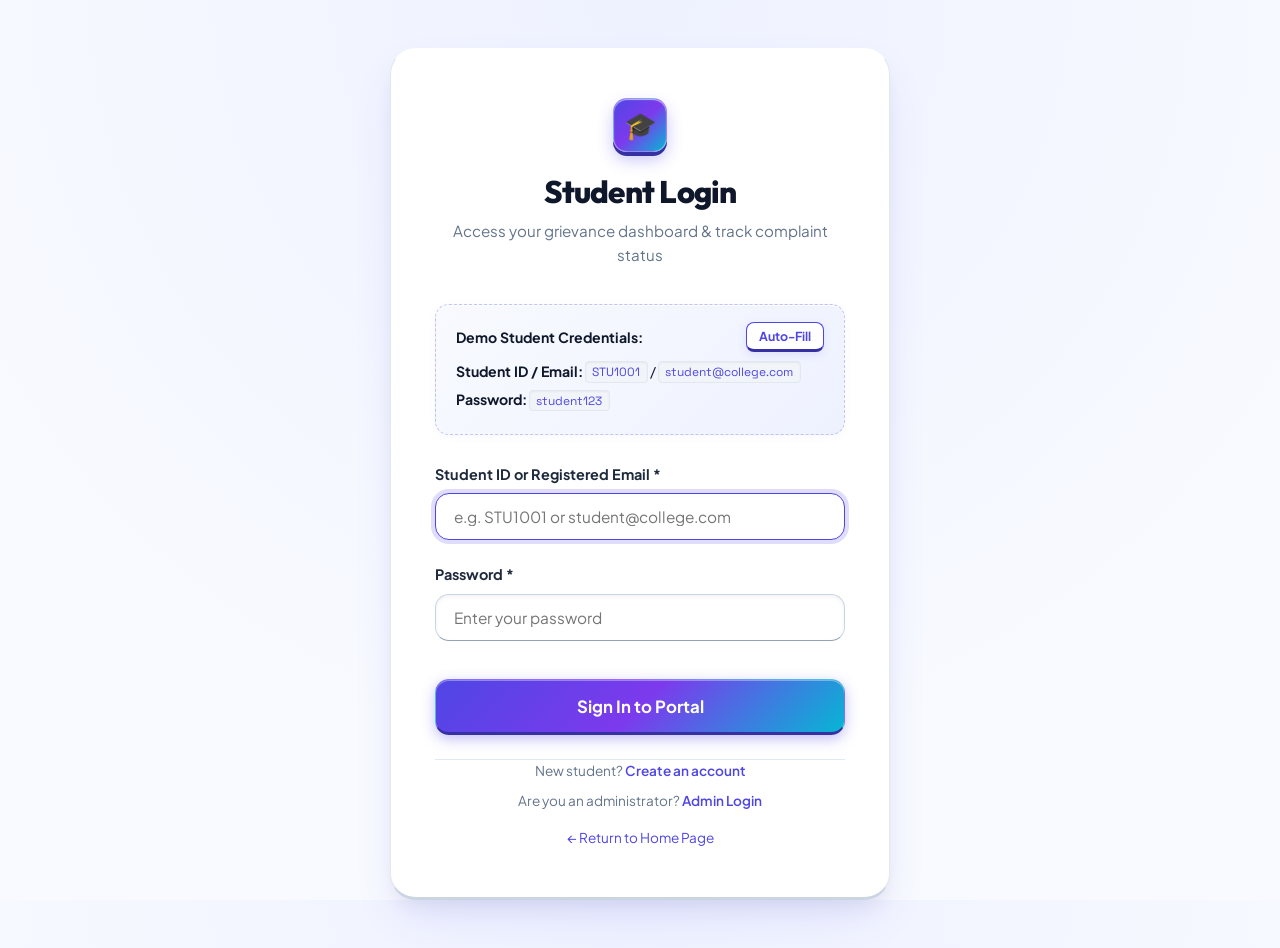
==== commit f54d7476: "Update UI: Add screen-safe 3D tactile elevation design" ====
--- a/dashboard.html
+++ b/dashboard.html
@@ -54,12 +54,12 @@
 
             <main class="dashboard-content">
                 <!-- Welcome Banner -->
-                <div class="card mb-4 tilt-3d" style="background: linear-gradient(135deg, #0f172a 0%, #1e1b4b 50%, #4338ca 100%); color: white; border: 1px solid rgba(255,255,255,0.15); box-shadow: 0 20px 40px -10px rgba(79, 70, 229, 0.35); position: relative; overflow: hidden;">
+                <div class="card mb-4" style="background: linear-gradient(135deg, #0f172a 0%, #1e1b4b 50%, #4338ca 100%); color: white; border: 1px solid rgba(255,255,255,0.15); box-shadow: 0 10px 25px -5px rgba(79, 70, 229, 0.25); position: relative; overflow: hidden;">
                     <div style="position: absolute; right: -40px; top: -40px; width: 180px; height: 180px; background: radial-gradient(circle, rgba(6, 182, 212, 0.25) 0%, transparent 70%); border-radius: 50%; pointer-events: none;"></div>
                     <div class="card-body py-4 position-relative" style="z-index: 2;">
                         <span class="badge badge-primary mb-2" style="background: rgba(255,255,255,0.15); color: #93c5fd; border-color: rgba(255,255,255,0.25);">🚀 Student Central Hub</span>
                         <h1 style="color: white; font-size: 1.95rem; margin-bottom: 0.4rem; font-weight: 800;">Welcome, <span id="student-welcome-name" style="background: linear-gradient(135deg, #60a5fa 0%, #a78bfa 100%); -webkit-background-clip: text; -webkit-text-fill-color: transparent;">Student</span>!</h1>
-                        <p style="color: #cbd5e1; font-size: 1rem; margin-bottom: 0;">Lodge your campus grievances, track real-time 3D resolution status, and manage your student profile.</p>
+                        <p style="color: #cbd5e1; font-size: 1rem; margin-bottom: 0;">Lodge your campus grievances, track real-time resolution status, and manage your student profile.</p>
                     </div>
                 </div>
 
--- a/css/style.css
+++ b/css/style.css
@@ -1,12 +1,12 @@
 /**
  * Student Complaint & Grievance Management System
- * Next-Gen 3D Interactive UI & Modern Aesthetic Design System
+ * Modern Aesthetic UI Design System
  */
 
 @import url('https://fonts.googleapis.com/css2?family=Outfit:wght@400;500;600;700;800;900&family=Plus+Jakarta+Sans:ital,wght@0,300;0,400;0,500;0,600;0,700;0,800;1,400&family=Space+Grotesk:wght@500;700&display=swap');
 
 /* ==========================================================================
-   CSS Variables, Color Tokens & 3D Lighting
+   CSS Variables, Color Tokens & Theme Settings
    ========================================================================== */
 :root {
     /* Brand & Accent Color System */
@@ -95,35 +95,30 @@
     --font-body: 'Plus Jakarta Sans', -apple-system, BlinkMacSystemFont, sans-serif;
     --font-mono: 'Space Grotesk', monospace;
 
-    /* 3D Shadows & Layering */
-    --shadow-sm: 0 2px 4px rgba(15, 23, 42, 0.04), 0 1px 2px rgba(15, 23, 42, 0.03);
-    --shadow-md: 0 6px 12px -2px rgba(15, 23, 42, 0.06), 0 3px 6px -2px rgba(15, 23, 42, 0.04);
-    --shadow-lg: 0 12px 24px -4px rgba(15, 23, 42, 0.08), 0 6px 12px -4px rgba(15, 23, 42, 0.04);
-    --shadow-xl: 0 24px 38px -6px rgba(15, 23, 42, 0.12), 0 12px 16px -6px rgba(15, 23, 42, 0.06);
-    --shadow-card: 0 10px 30px -5px rgba(15, 23, 42, 0.06), 0 4px 12px -2px rgba(15, 23, 42, 0.03);
-    
-    /* 3D Depth Elevation Shadows */
-    --shadow-3d-button: 0 5px 0 #3730a3, 0 10px 20px rgba(79, 70, 229, 0.35);
-    --shadow-3d-button-active: 0 1px 0 #3730a3, 0 4px 10px rgba(79, 70, 229, 0.25);
-    --shadow-3d-card: 0 20px 40px -15px rgba(99, 102, 241, 0.15), 0 0 20px rgba(6, 182, 212, 0.08), inset 0 1px 1px rgba(255, 255, 255, 0.9);
-    --shadow-3d-card-hover: 0 30px 60px -15px rgba(99, 102, 241, 0.25), 0 10px 25px rgba(139, 92, 246, 0.15), inset 0 1px 1px rgba(255, 255, 255, 1);
+    /* 3D Dimensional Shadows & Lighting Tokens */
+    --shadow-sm: 0 2px 4px rgba(15, 23, 42, 0.05), inset 0 1px 0 rgba(255, 255, 255, 0.8);
+    --shadow-md: 0 4px 8px -1px rgba(15, 23, 42, 0.08), 0 2px 4px -2px rgba(15, 23, 42, 0.04), inset 0 1px 0 rgba(255, 255, 255, 0.9);
+    --shadow-lg: 0 12px 20px -4px rgba(15, 23, 42, 0.1), 0 4px 6px -2px rgba(15, 23, 42, 0.05), inset 0 1px 1px rgba(255, 255, 255, 0.9);
+    --shadow-xl: 0 20px 30px -6px rgba(15, 23, 42, 0.15), 0 8px 12px -4px rgba(15, 23, 42, 0.06), inset 0 1px 1px rgba(255, 255, 255, 0.8);
+    --shadow-card: 0 8px 24px -4px rgba(15, 23, 42, 0.08), 0 2px 6px -1px rgba(15, 23, 42, 0.04), inset 0 1px 0 rgba(255, 255, 255, 0.95), inset 0 -2px 0 rgba(0, 0, 0, 0.03);
+    --shadow-card-hover: 0 16px 36px -6px rgba(99, 102, 241, 0.18), 0 6px 14px -3px rgba(15, 23, 42, 0.06), inset 0 1px 2px rgba(255, 255, 255, 1), inset 0 -2px 0 rgba(99, 102, 241, 0.2);
     --shadow-glow: 0 0 25px rgba(99, 102, 241, 0.35);
 
     /* Border Radius */
     --radius-sm: 8px;
     --radius-md: 14px;
     --radius-lg: 20px;
-    --radius-xl: 28px;
+    --radius-xl: 26px;
     --radius-full: 9999px;
 
     /* Transitions */
-    --transition-fast: all 0.18s cubic-bezier(0.4, 0, 0.2, 1);
-    --transition: all 0.28s cubic-bezier(0.34, 1.56, 0.64, 1);
-    --transition-smooth: all 0.4s cubic-bezier(0.16, 1, 0.3, 1);
-}
-
-/* ==========================================================================
-   Base & Reset
+    --transition-fast: all 0.16s cubic-bezier(0.4, 0, 0.2, 1);
+    --transition: all 0.24s cubic-bezier(0.16, 1, 0.3, 1);
+    --transition-smooth: all 0.35s cubic-bezier(0.16, 1, 0.3, 1);
+}
+
+/* ==========================================================================
+   Base & Reset (Full-Screen Viewport Safe)
    ========================================================================== */
 *, *::before, *::after {
     box-sizing: border-box;
@@ -134,6 +129,8 @@
 html {
     font-size: 16px;
     scroll-behavior: smooth;
+    width: 100%;
+    height: 100%;
 }
 
 body {
@@ -144,47 +141,15 @@
     -webkit-font-smoothing: antialiased;
     -moz-osx-font-smoothing: grayscale;
     overflow-x: hidden;
+    width: 100%;
     min-height: 100vh;
     display: flex;
     flex-direction: column;
     position: relative;
     background-image: 
-        radial-gradient(at 0% 0%, rgba(99, 102, 241, 0.05) 0px, transparent 50%),
-        radial-gradient(at 100% 100%, rgba(6, 182, 212, 0.05) 0px, transparent 50%),
-        radial-gradient(at 50% 50%, rgba(139, 92, 246, 0.03) 0px, transparent 50%);
-}
-
-/* Ambient Background Orb Accents */
-.ambient-glow-1 {
-    position: fixed;
-    top: 5%;
-    right: 10%;
-    width: 450px;
-    height: 450px;
-    background: radial-gradient(circle, rgba(99, 102, 241, 0.12) 0%, rgba(99, 102, 241, 0) 70%);
-    border-radius: 50%;
-    pointer-events: none;
-    z-index: 0;
-    animation: floatOrb 12s ease-in-out infinite alternate;
-}
-
-.ambient-glow-2 {
-    position: fixed;
-    bottom: 10%;
-    left: 5%;
-    width: 500px;
-    height: 500px;
-    background: radial-gradient(circle, rgba(6, 182, 212, 0.1) 0%, rgba(6, 182, 212, 0) 70%);
-    border-radius: 50%;
-    pointer-events: none;
-    z-index: 0;
-    animation: floatOrb 15s ease-in-out infinite alternate-reverse;
-}
-
-@keyframes floatOrb {
-    0% { transform: translate(0, 0) scale(1); }
-    50% { transform: translate(30px, -20px) scale(1.08); }
-    100% { transform: translate(-20px, 30px) scale(0.95); }
+        radial-gradient(circle at 50% 0%, rgba(99, 102, 241, 0.06) 0%, transparent 50%),
+        radial-gradient(rgba(99, 102, 241, 0.06) 1px, transparent 1px);
+    background-size: 100% 100%, 32px 32px;
 }
 
 h1, h2, h3, h4, h5, h6 {
@@ -218,66 +183,28 @@
     font-size: 0.85em;
     color: var(--primary);
     border: 1px solid var(--slate-200);
-}
-
-/* ==========================================================================
-   3D Utilities & Perspective Canvas
-   ========================================================================== */
-.perspective-container {
-    perspective: 1200px;
-    perspective-origin: 50% 50%;
-}
-
-.preserve-3d {
-    transform-style: preserve-3d;
-}
-
-.layer-3d-1 { transform: translateZ(15px); }
-.layer-3d-2 { transform: translateZ(25px); }
-.layer-3d-3 { transform: translateZ(40px); }
-
-/* Interactive 3D Card Class */
-.tilt-3d {
-    transform-style: preserve-3d;
-    transition: transform 0.15s ease-out, box-shadow 0.25s ease-out;
-    position: relative;
-    will-change: transform;
-}
-
-.tilt-3d::after {
-    content: '';
-    position: absolute;
-    top: 0;
-    left: 0;
-    right: 0;
-    bottom: 0;
-    border-radius: inherit;
-    background: radial-gradient(circle at var(--mouse-x, 50%) var(--mouse-y, 50%), rgba(255, 255, 255, 0.4) 0%, transparent 60%);
-    opacity: 0;
-    transition: opacity 0.3s ease;
-    pointer-events: none;
-    z-index: 5;
-}
-
-.tilt-3d:hover::after {
-    opacity: 1;
-}
-
-/* Glassmorphism Surface Base */
+    box-shadow: inset 0 1px 2px rgba(0, 0, 0, 0.05);
+}
+
+/* ==========================================================================
+   3D Surfaces & Glassmorphism
+   ========================================================================== */
 .glass-panel {
-    background: rgba(255, 255, 255, 0.82);
+    background: rgba(255, 255, 255, 0.88);
     backdrop-filter: blur(16px);
     -webkit-backdrop-filter: blur(16px);
-    border: 1px solid rgba(255, 255, 255, 0.8);
-    box-shadow: 0 10px 30px -10px rgba(15, 23, 42, 0.08);
+    border: 1px solid rgba(255, 255, 255, 0.9);
+    border-top: 1.5px solid rgba(255, 255, 255, 1);
+    box-shadow: var(--shadow-card);
 }
 
 .glass-panel-dark {
-    background: rgba(15, 23, 42, 0.75);
+    background: linear-gradient(145deg, rgba(15, 23, 42, 0.85) 0%, rgba(30, 27, 75, 0.9) 100%);
     backdrop-filter: blur(16px);
     -webkit-backdrop-filter: blur(16px);
-    border: 1px solid rgba(255, 255, 255, 0.1);
-    box-shadow: 0 20px 40px -15px rgba(0, 0, 0, 0.4);
+    border: 1px solid rgba(255, 255, 255, 0.12);
+    border-top: 1.5px solid rgba(255, 255, 255, 0.25);
+    box-shadow: 0 20px 40px -10px rgba(0, 0, 0, 0.45), inset 0 1px 1px rgba(255, 255, 255, 0.2);
 }
 
 /* ==========================================================================
@@ -338,105 +265,98 @@
 .small { font-size: 0.85rem; }
 
 /* ==========================================================================
-   3D Buttons & Actions
+   Tactile 3D Buttons & Actions
    ========================================================================== */
 .btn {
     display: inline-flex;
     align-items: center;
     justify-content: center;
     gap: 0.6rem;
-    padding: 0.75rem 1.6rem;
+    padding: 0.725rem 1.6rem;
     font-family: var(--font-body);
     font-size: 0.95rem;
-    font-weight: 600;
+    font-weight: 700;
     border-radius: var(--radius-md);
-    border: 1px solid transparent;
     cursor: pointer;
     text-decoration: none;
     white-space: nowrap;
     position: relative;
-    overflow: hidden;
     user-select: none;
-    transition: var(--transition);
-    transform-style: preserve-3d;
-}
-
-/* Primary 3D Extrusion Button */
+    transition: all 0.16s cubic-bezier(0.4, 0, 0.2, 1);
+}
+
+/* Primary 3D Tactile Button */
 .btn-primary {
     background: var(--primary-gradient);
     color: var(--white);
     border: 1px solid rgba(255, 255, 255, 0.25);
-    box-shadow: 0 4px 0 #3730a3, 0 10px 20px rgba(79, 70, 229, 0.35);
-    transform: translateY(-2px);
+    border-bottom: 3.5px solid #3730a3;
+    box-shadow: 0 4px 14px rgba(79, 70, 229, 0.35), inset 0 1px 0 rgba(255, 255, 255, 0.35);
 }
 
 .btn-primary:hover {
     background: var(--primary-gradient-hover);
     color: var(--white);
-    transform: translateY(-4px);
-    box-shadow: 0 6px 0 #3730a3, 0 15px 25px rgba(79, 70, 229, 0.45);
+    transform: translateY(-2px);
+    border-bottom-width: 4.5px;
+    box-shadow: 0 8px 20px rgba(79, 70, 229, 0.45), inset 0 1px 0 rgba(255, 255, 255, 0.45);
 }
 
 .btn-primary:active {
-    transform: translateY(1px);
-    box-shadow: 0 1px 0 #3730a3, 0 4px 10px rgba(79, 70, 229, 0.25);
-}
-
-.btn-primary::before {
-    content: '';
-    position: absolute;
-    top: 0;
-    left: -100%;
-    width: 60%;
-    height: 100%;
-    background: linear-gradient(90deg, transparent, rgba(255, 255, 255, 0.3), transparent);
-    transform: skewX(-20deg);
-    transition: left 0.6s ease;
-}
-
-.btn-primary:hover::before {
-    left: 140%;
-}
-
-/* 3D Secondary Button */
+    transform: translateY(2px);
+    border-bottom-width: 1.5px;
+    box-shadow: 0 2px 6px rgba(79, 70, 229, 0.25);
+}
+
+/* Secondary 3D Tactile Button */
 .btn-secondary {
     background: var(--white);
     color: var(--navy-800);
     border: 1px solid var(--slate-300);
-    box-shadow: 0 4px 0 var(--slate-300), 0 8px 16px rgba(15, 23, 42, 0.06);
-    transform: translateY(-2px);
+    border-bottom: 3.5px solid var(--slate-400);
+    box-shadow: 0 3px 8px rgba(15, 23, 42, 0.06), inset 0 1px 0 rgba(255, 255, 255, 1);
 }
 
 .btn-secondary:hover {
     background: var(--slate-50);
     color: var(--navy-900);
     border-color: var(--slate-400);
-    transform: translateY(-3px);
-    box-shadow: 0 5px 0 var(--slate-300), 0 12px 20px rgba(15, 23, 42, 0.08);
+    border-bottom-color: var(--slate-500);
+    transform: translateY(-2px);
+    border-bottom-width: 4.5px;
+    box-shadow: 0 6px 14px rgba(15, 23, 42, 0.08), inset 0 1px 0 rgba(255, 255, 255, 1);
 }
 
 .btn-secondary:active {
-    transform: translateY(1px);
-    box-shadow: 0 1px 0 var(--slate-300), 0 2px 6px rgba(15, 23, 42, 0.04);
-}
-
-/* 3D Outline Primary */
+    transform: translateY(2px);
+    border-bottom-width: 1.5px;
+    box-shadow: 0 1px 4px rgba(15, 23, 42, 0.04);
+}
+
+/* Outline Primary 3D Button */
 .btn-outline-primary {
-    background: rgba(255, 255, 255, 0.7);
-    backdrop-filter: blur(8px);
+    background: var(--white);
     border: 1.5px solid var(--primary);
+    border-bottom: 3.5px solid var(--primary-dark);
     color: var(--primary);
-    box-shadow: 0 4px 12px rgba(79, 70, 229, 0.12);
+    box-shadow: 0 3px 10px rgba(79, 70, 229, 0.12), inset 0 1px 0 rgba(255, 255, 255, 0.8);
 }
 
 .btn-outline-primary:hover {
     background: var(--primary);
     color: var(--white);
     transform: translateY(-2px);
-    box-shadow: 0 6px 16px rgba(79, 70, 229, 0.25);
-}
-
-/* 3D Outline Secondary */
+    border-bottom-width: 4.5px;
+    box-shadow: 0 8px 18px rgba(79, 70, 229, 0.35);
+}
+
+.btn-outline-primary:active {
+    transform: translateY(2px);
+    border-bottom-width: 1.5px;
+    box-shadow: 0 2px 6px rgba(79, 70, 229, 0.2);
+}
+
+/* Outline Secondary */
 .btn-outline-secondary {
     background: transparent;
     border: 1.5px solid var(--slate-300);
@@ -448,26 +368,29 @@
     border-color: var(--slate-400);
     color: var(--navy-900);
     transform: translateY(-2px);
-    box-shadow: 0 4px 12px rgba(15, 23, 42, 0.06);
-}
-
-/* 3D Danger Button */
+    box-shadow: var(--shadow-sm);
+}
+
+/* Danger 3D Tactile Button */
 .btn-danger {
     background: linear-gradient(135deg, #ef4444 0%, #dc2626 100%);
     color: var(--white);
-    box-shadow: 0 4px 0 #991b1b, 0 10px 20px rgba(239, 68, 68, 0.3);
-    transform: translateY(-2px);
+    border: 1px solid rgba(255, 255, 255, 0.2);
+    border-bottom: 3.5px solid #991b1b;
+    box-shadow: 0 4px 14px rgba(239, 68, 68, 0.35), inset 0 1px 0 rgba(255, 255, 255, 0.35);
 }
 
 .btn-danger:hover {
     background: linear-gradient(135deg, #dc2626 0%, #b91c1c 100%);
-    transform: translateY(-3px);
-    box-shadow: 0 5px 0 #991b1b, 0 14px 24px rgba(239, 68, 68, 0.4);
+    transform: translateY(-2px);
+    border-bottom-width: 4.5px;
+    box-shadow: 0 8px 20px rgba(239, 68, 68, 0.45);
 }
 
 .btn-danger:active {
-    transform: translateY(1px);
-    box-shadow: 0 1px 0 #991b1b, 0 4px 8px rgba(239, 68, 68, 0.2);
+    transform: translateY(2px);
+    border-bottom-width: 1.5px;
+    box-shadow: 0 2px 6px rgba(239, 68, 68, 0.2);
 }
 
 .btn-danger-soft {
@@ -504,7 +427,7 @@
 }
 
 /* ==========================================================================
-   Main Navigation Bar (Glassmorphic & 3D Depth)
+   Main Navigation Bar
    ========================================================================== */
 .navbar {
     background: rgba(255, 255, 255, 0.88);
@@ -530,7 +453,6 @@
     align-items: center;
     gap: 0.85rem;
     text-decoration: none;
-    transform-style: preserve-3d;
 }
 
 .brand-icon {
@@ -543,15 +465,14 @@
     align-items: center;
     justify-content: center;
     font-size: 1.35rem;
-    box-shadow: 0 8px 18px rgba(79, 70, 229, 0.35), inset 0 1px 1px rgba(255, 255, 255, 0.4);
-    border: 1px solid rgba(255, 255, 255, 0.25);
-    transition: var(--transition);
-    transform: perspective(400px) rotateY(-8deg) rotateX(8deg);
+    box-shadow: 0 4px 0 #3730a3, 0 8px 16px rgba(79, 70, 229, 0.3), inset 0 1px 1px rgba(255, 255, 255, 0.6);
+    border: 1px solid rgba(255, 255, 255, 0.35);
+    transition: var(--transition-fast);
 }
 
 .navbar-brand:hover .brand-icon {
-    transform: perspective(400px) rotateY(0deg) rotateX(0deg) scale(1.08);
-    box-shadow: 0 12px 24px rgba(79, 70, 229, 0.5);
+    transform: translateY(-2px) scale(1.04);
+    box-shadow: 0 6px 0 #3730a3, 0 12px 20px rgba(79, 70, 229, 0.45);
 }
 
 .brand-text h1 {
@@ -634,40 +555,28 @@
 }
 
 /* ==========================================================================
-   Hero Section (Deep Futuristic 3D Stage)
+   Hero Section (Contained 3D Dimension Stage)
    ========================================================================== */
 .hero {
-    background: linear-gradient(135deg, #090d1a 0%, #0f172a 40%, #1e1b4b 80%, #0f172a 100%);
+    background: linear-gradient(135deg, #090d1a 0%, #0f172a 45%, #1e1b4b 85%, #0f172a 100%);
     color: var(--white);
-    padding: 6.5rem 0 5.5rem;
+    padding: 5.5rem 0 4.75rem;
     position: relative;
     overflow: hidden;
-    perspective: 1200px;
 }
 
 .hero::before {
     content: '';
     position: absolute;
-    top: -20%;
-    right: -10%;
-    width: 700px;
-    height: 700px;
-    background: radial-gradient(circle, rgba(99, 102, 241, 0.25) 0%, rgba(6, 182, 212, 0.1) 40%, transparent 70%);
-    border-radius: 50%;
-    filter: blur(40px);
-    animation: floatOrb 10s ease-in-out infinite alternate;
-}
-
-.hero::after {
-    content: '';
-    position: absolute;
-    bottom: -30%;
-    left: -10%;
-    width: 600px;
-    height: 600px;
-    background: radial-gradient(circle, rgba(217, 70, 239, 0.18) 0%, transparent 65%);
-    border-radius: 50%;
-    filter: blur(50px);
+    top: 0;
+    left: 0;
+    right: 0;
+    bottom: 0;
+    background-image: 
+        linear-gradient(rgba(255, 255, 255, 0.03) 1px, transparent 1px),
+        linear-gradient(90deg, rgba(255, 255, 255, 0.03) 1px, transparent 1px);
+    background-size: 40px 40px;
+    pointer-events: none;
 }
 
 .hero-grid {
@@ -685,30 +594,25 @@
     gap: 0.6rem;
     background: rgba(255, 255, 255, 0.08);
     backdrop-filter: blur(12px);
-    border: 1px solid rgba(255, 255, 255, 0.18);
+    border: 1px solid rgba(255, 255, 255, 0.2);
+    border-top: 1.5px solid rgba(255, 255, 255, 0.4);
     padding: 0.45rem 1.1rem;
     border-radius: var(--radius-full);
     font-size: 0.85rem;
     font-weight: 600;
     margin-bottom: 1.5rem;
-    color: #a5b4fc;
-    box-shadow: 0 4px 20px rgba(0, 0, 0, 0.25), inset 0 1px 1px rgba(255, 255, 255, 0.2);
-    transform: perspective(400px) rotateX(5deg);
-    animation: badgeFloat 4s ease-in-out infinite alternate;
-}
-
-@keyframes badgeFloat {
-    0% { transform: translateY(0) rotateX(5deg); }
-    100% { transform: translateY(-4px) rotateX(0deg); }
+    color: #c7d2fe;
+    box-shadow: 0 4px 16px rgba(0, 0, 0, 0.25), inset 0 1px 0 rgba(255, 255, 255, 0.2);
 }
 
 .hero-title {
-    font-size: 3.6rem;
+    font-size: 3.4rem;
     font-weight: 900;
     color: var(--white);
-    line-height: 1.12;
-    margin-bottom: 1.35rem;
-    letter-spacing: -0.035em;
+    line-height: 1.15;
+    margin-bottom: 1.25rem;
+    letter-spacing: -0.03em;
+    text-shadow: 0 4px 20px rgba(0, 0, 0, 0.3);
 }
 
 .hero-title .text-gradient {
@@ -719,35 +623,36 @@
 }
 
 .hero-subtitle {
-    font-size: 1.18rem;
+    font-size: 1.15rem;
     color: #cbd5e1;
-    margin-bottom: 2.25rem;
+    margin-bottom: 2rem;
     max-width: 540px;
     line-height: 1.65;
 }
 
 /* 3D Glass Hero Card */
 .hero-card {
-    background: rgba(255, 255, 255, 0.07);
-    backdrop-filter: blur(24px);
-    -webkit-backdrop-filter: blur(24px);
-    border: 1px solid rgba(255, 255, 255, 0.2);
+    background: linear-gradient(145deg, rgba(30, 27, 75, 0.75) 0%, rgba(15, 23, 42, 0.85) 100%);
+    backdrop-filter: blur(20px);
+    -webkit-backdrop-filter: blur(20px);
+    border: 1px solid rgba(255, 255, 255, 0.18);
+    border-top: 1.5px solid rgba(255, 255, 255, 0.4);
     border-radius: var(--radius-xl);
-    padding: 2.5rem;
-    box-shadow: 0 30px 60px -12px rgba(0, 0, 0, 0.5), 0 0 30px rgba(99, 102, 241, 0.2), inset 0 1px 1px rgba(255, 255, 255, 0.4);
-    transform: perspective(1000px) rotateY(-4deg) rotateX(4deg);
+    padding: 2.25rem;
+    box-shadow: 0 25px 50px -12px rgba(0, 0, 0, 0.5), 0 0 30px rgba(99, 102, 241, 0.18), inset 0 1px 1px rgba(255, 255, 255, 0.3);
     transition: var(--transition);
-    transform-style: preserve-3d;
+    position: relative;
 }
 
 .hero-card:hover {
-    transform: perspective(1000px) rotateY(0deg) rotateX(0deg) translateY(-5px);
-    box-shadow: 0 40px 80px -15px rgba(0, 0, 0, 0.6), 0 0 40px rgba(99, 102, 241, 0.35), inset 0 1px 1px rgba(255, 255, 255, 0.6);
+    transform: translateY(-5px);
+    box-shadow: 0 30px 60px -10px rgba(0, 0, 0, 0.6), 0 0 40px rgba(99, 102, 241, 0.28);
+    border-color: rgba(99, 102, 241, 0.45);
 }
 
 .hero-card h3 {
     color: var(--white);
-    font-size: 1.4rem;
+    font-size: 1.35rem;
     margin-bottom: 0.75rem;
     display: flex;
     align-items: center;
@@ -757,49 +662,45 @@
 .hero-card p {
     color: #94a3b8;
     font-size: 0.95rem;
-    margin-bottom: 1.75rem;
+    margin-bottom: 1.5rem;
     line-height: 1.5;
 }
 
-/* 3D Floating Elements */
+/* 3D Dimensional Floating Pills */
 .floating-pill {
     position: absolute;
-    background: rgba(255, 255, 255, 0.12);
+    background: rgba(15, 23, 42, 0.85);
     backdrop-filter: blur(12px);
     border: 1px solid rgba(255, 255, 255, 0.25);
-    padding: 0.5rem 1rem;
+    border-top: 1.5px solid rgba(255, 255, 255, 0.45);
+    padding: 0.45rem 0.95rem;
     border-radius: var(--radius-full);
     color: white;
-    font-size: 0.85rem;
-    font-weight: 600;
-    box-shadow: 0 15px 30px rgba(0, 0, 0, 0.3);
-    display: flex;
-    align-items: center;
-    gap: 0.5rem;
+    font-size: 0.8rem;
+    font-weight: 700;
+    box-shadow: 0 8px 18px rgba(0, 0, 0, 0.35), inset 0 1px 0 rgba(255, 255, 255, 0.3);
+    display: flex;
+    align-items: center;
+    gap: 0.45rem;
     pointer-events: none;
     z-index: 3;
 }
 
 .floating-pill-1 {
-    top: -20px;
+    top: -14px;
     right: 20px;
-    animation: floatPill1 6s ease-in-out infinite alternate;
+    animation: pillFloat 4s ease-in-out infinite alternate;
 }
 
 .floating-pill-2 {
-    bottom: -20px;
-    left: -20px;
-    animation: floatPill2 7s ease-in-out infinite alternate;
-}
-
-@keyframes floatPill1 {
-    0% { transform: translateY(0) rotate(2deg); }
-    100% { transform: translateY(-12px) rotate(-3deg); }
-}
-
-@keyframes floatPill2 {
-    0% { transform: translateY(0) rotate(-3deg); }
-    100% { transform: translateY(10px) rotate(2deg); }
+    bottom: -14px;
+    left: 20px;
+    animation: pillFloat 4s ease-in-out infinite alternate-reverse;
+}
+
+@keyframes pillFloat {
+    0% { transform: translateY(0); }
+    100% { transform: translateY(-4px); }
 }
 
 /* ==========================================================================
@@ -857,16 +758,17 @@
 .stat-card {
     background: var(--card-bg);
     border: 1px solid var(--slate-200);
+    border-top: 2px solid rgba(255, 255, 255, 0.95);
+    border-bottom: 3px solid var(--slate-300);
     border-radius: var(--radius-xl);
     padding: 1.85rem 1.6rem;
-    box-shadow: var(--shadow-3d-card);
+    box-shadow: var(--shadow-card);
     display: flex;
     align-items: center;
     gap: 1.35rem;
     transition: var(--transition);
     position: relative;
     overflow: hidden;
-    transform-style: preserve-3d;
 }
 
 .stat-card::before {
@@ -882,9 +784,10 @@
 }
 
 .stat-card:hover {
-    transform: translateY(-8px) scale(1.02);
-    box-shadow: var(--shadow-3d-card-hover);
-    border-color: rgba(99, 102, 241, 0.4);
+    transform: translateY(-4px);
+    box-shadow: var(--shadow-card-hover);
+    border-color: rgba(99, 102, 241, 0.35);
+    border-bottom-color: var(--primary);
 }
 
 .stat-card:hover::before {
@@ -901,9 +804,14 @@
     font-size: 1.85rem;
     flex-shrink: 0;
     position: relative;
-    box-shadow: inset 0 2px 4px rgba(255, 255, 255, 0.8), 0 8px 16px rgba(0, 0, 0, 0.06);
+    box-shadow: 0 4px 0 rgba(0, 0, 0, 0.08), 0 8px 16px rgba(0, 0, 0, 0.06), inset 0 2px 0 rgba(255, 255, 255, 0.85);
     border: 1px solid rgba(255, 255, 255, 0.6);
-    transform: translateZ(20px);
+    transition: var(--transition);
+}
+
+.stat-card:hover .stat-icon {
+    transform: translateY(-2px) scale(1.05);
+    box-shadow: 0 6px 0 rgba(0, 0, 0, 0.1), 0 12px 22px rgba(0, 0, 0, 0.08), inset 0 2px 0 rgba(255, 255, 255, 1);
 }
 
 .stat-icon.blue { background: linear-gradient(135deg, #e0f2fe 0%, #bae6fd 100%); color: #0284c7; }
@@ -931,7 +839,7 @@
 }
 
 /* ==========================================================================
-   Grids & 3D Feature Cards
+   3D Grids & Feature Cards
    ========================================================================== */
 .grid-4 {
     display: grid;
@@ -954,19 +862,21 @@
 .feature-card {
     background: var(--card-bg);
     border: 1px solid var(--slate-200);
+    border-top: 2px solid rgba(255, 255, 255, 0.95);
+    border-bottom: 3px solid var(--slate-300);
     border-radius: var(--radius-xl);
     padding: 2.25rem 2rem;
-    box-shadow: var(--shadow-3d-card);
+    box-shadow: var(--shadow-card);
     transition: var(--transition);
     position: relative;
     overflow: hidden;
-    transform-style: preserve-3d;
 }
 
 .feature-card:hover {
     border-color: rgba(99, 102, 241, 0.4);
-    transform: translateY(-8px) scale(1.02);
-    box-shadow: var(--shadow-3d-card-hover);
+    border-bottom-color: var(--primary);
+    transform: translateY(-4px);
+    box-shadow: var(--shadow-card-hover);
 }
 
 .feature-number {
@@ -978,18 +888,21 @@
     line-height: 1;
     margin-bottom: 1.25rem;
     font-family: var(--font-heading);
-    transform: translateZ(25px);
+    transition: var(--transition-fast);
 }
 
 .feature-card:hover .feature-number {
     background: var(--primary-gradient);
     -webkit-background-clip: text;
     -webkit-text-fill-color: transparent;
+    transform: scale(1.05);
 }
 
 .category-card {
     background: var(--card-bg);
     border: 1px solid var(--slate-200);
+    border-top: 1.5px solid rgba(255, 255, 255, 0.95);
+    border-bottom: 2.5px solid var(--slate-300);
     border-radius: var(--radius-lg);
     padding: 1.4rem;
     display: flex;
@@ -997,14 +910,14 @@
     gap: 1.15rem;
     box-shadow: var(--shadow-sm);
     transition: var(--transition);
-    transform-style: preserve-3d;
 }
 
 .category-card:hover {
     background: linear-gradient(135deg, #ffffff 0%, #f0f4ff 100%);
     border-color: rgba(99, 102, 241, 0.4);
-    transform: translateY(-5px) scale(1.03);
-    box-shadow: 0 12px 25px -5px rgba(99, 102, 241, 0.18);
+    border-bottom-color: var(--primary);
+    transform: translateY(-3px);
+    box-shadow: 0 12px 24px -5px rgba(99, 102, 241, 0.2);
 }
 
 .category-icon {
@@ -1017,14 +930,14 @@
     background: var(--slate-50);
     border-radius: var(--radius-md);
     border: 1px solid var(--slate-200);
-    transition: var(--transition);
-    transform: translateZ(15px);
+    box-shadow: 0 2px 4px rgba(0, 0, 0, 0.04), inset 0 1px 0 rgba(255, 255, 255, 0.8);
+    transition: var(--transition-fast);
 }
 
 .category-card:hover .category-icon {
     background: var(--white);
-    transform: translateZ(25px) scale(1.15) rotate(6deg);
-    box-shadow: 0 8px 16px rgba(79, 70, 229, 0.2);
+    transform: scale(1.08);
+    box-shadow: 0 4px 12px rgba(79, 70, 229, 0.2), inset 0 1px 0 rgba(255, 255, 255, 1);
 }
 
 .category-info h4 {
@@ -1083,7 +996,7 @@
 }
 
 /* ==========================================================================
-   Auth Pages (Login & Register in 3D Glassmorphism)
+   Auth Pages (Login & Register in 3D Card Stage)
    ========================================================================== */
 .auth-page {
     min-height: 100vh;
@@ -1091,48 +1004,23 @@
     align-items: center;
     justify-content: center;
     padding: 3rem 1.5rem;
-    background: radial-gradient(circle at 10% 20%, #e0e7ff 0%, #f8fafc 60%, #eef2ff 100%);
+    background: radial-gradient(circle at 50% 0%, #eef2ff 0%, #f8faff 70%);
     position: relative;
-    overflow: hidden;
-}
-
-.auth-page::before {
-    content: '';
-    position: absolute;
-    width: 600px;
-    height: 600px;
-    background: radial-gradient(circle, rgba(99, 102, 241, 0.2) 0%, transparent 70%);
-    top: -150px;
-    right: -150px;
-    border-radius: 50%;
-    filter: blur(40px);
-}
-
-.auth-page::after {
-    content: '';
-    position: absolute;
-    width: 500px;
-    height: 500px;
-    background: radial-gradient(circle, rgba(6, 182, 212, 0.15) 0%, transparent 70%);
-    bottom: -100px;
-    left: -100px;
-    border-radius: 50%;
-    filter: blur(40px);
 }
 
 .auth-card {
-    background: rgba(255, 255, 255, 0.9);
-    backdrop-filter: blur(20px);
-    -webkit-backdrop-filter: blur(20px);
-    border: 1px solid rgba(255, 255, 255, 0.8);
+    background: var(--white);
+    border: 1px solid var(--slate-200);
+    border-top: 2px solid rgba(255, 255, 255, 1);
+    border-bottom: 3.5px solid var(--slate-300);
     border-radius: var(--radius-xl);
-    box-shadow: 0 25px 60px -15px rgba(79, 70, 229, 0.2), 0 10px 25px -5px rgba(15, 23, 42, 0.05), inset 0 1px 1px rgba(255, 255, 255, 1);
+    box-shadow: 0 20px 45px -10px rgba(79, 70, 229, 0.15), 0 10px 20px -5px rgba(15, 23, 42, 0.06), inset 0 1px 0 rgba(255, 255, 255, 1);
     width: 100%;
     max-width: 500px;
     padding: 3rem 2.75rem;
     position: relative;
     z-index: 2;
-    transform-style: preserve-3d;
+    transition: var(--transition);
 }
 
 .auth-card.wide {
@@ -1146,9 +1034,9 @@
 
 .auth-header .brand-icon {
     margin: 0 auto 1.25rem;
-    width: 52px;
-    height: 52px;
-    font-size: 1.6rem;
+    width: 54px;
+    height: 54px;
+    font-size: 1.65rem;
 }
 
 .auth-title {
@@ -1170,7 +1058,7 @@
     padding: 1.1rem 1.25rem;
     margin-bottom: 1.75rem;
     font-size: 0.88rem;
-    box-shadow: 0 4px 12px rgba(99, 102, 241, 0.06);
+    box-shadow: 0 2px 8px rgba(99, 102, 241, 0.04), inset 0 1px 0 rgba(255, 255, 255, 0.8);
 }
 
 .demo-credentials-box p {
@@ -1178,7 +1066,7 @@
 }
 
 /* ==========================================================================
-   Form Controls (3D Inset & Glowing Focus)
+   Form Controls
    ========================================================================== */
 .form-group {
     margin-bottom: 1.4rem;
@@ -1200,8 +1088,9 @@
     color: var(--navy-900);
     background: var(--white);
     border: 1.5px solid var(--slate-300);
+    border-bottom-color: var(--slate-400);
     border-radius: var(--radius-md);
-    box-shadow: inset 0 2px 4px rgba(15, 23, 42, 0.04);
+    box-shadow: inset 0 2px 4px rgba(15, 23, 42, 0.05);
     transition: var(--transition-fast);
     outline: none;
 }
@@ -1264,6 +1153,12 @@
     background: rgba(255, 255, 255, 0.02);
 }
 
+.sidebar-header .brand-icon {
+    width: 38px;
+    height: 38px;
+    font-size: 1.2rem;
+}
+
 .sidebar-header h2 {
     font-size: 1.12rem;
     color: var(--white);
@@ -1280,38 +1175,37 @@
 
 .sidebar-menu {
     list-style: none;
-    padding: 1.4rem 0.85rem;
+    padding: 1.5rem 1rem;
     flex: 1;
     overflow-y: auto;
     display: flex;
     flex-direction: column;
-    gap: 0.4rem;
+    gap: 0.45rem;
 }
 
 .sidebar-link {
     display: flex;
     align-items: center;
-    gap: 0.95rem;
-    padding: 0.85rem 1.15rem;
-    color: #94a3b8;
+    gap: 0.85rem;
+    padding: 0.8rem 1.15rem;
+    border-radius: var(--radius-md);
+    color: var(--slate-400);
+    font-weight: 600;
     font-size: 0.95rem;
-    font-weight: 600;
-    border-radius: var(--radius-md);
     transition: var(--transition-fast);
     position: relative;
 }
 
 .sidebar-link:hover {
+    color: var(--white);
     background: rgba(255, 255, 255, 0.06);
+    transform: translateX(4px);
+}
+
+.sidebar-link.active {
     color: var(--white);
-    transform: translateX(4px);
-}
-
-.sidebar-link.active {
     background: var(--primary-gradient);
-    color: var(--white);
-    font-weight: 700;
-    box-shadow: 0 6px 18px rgba(79, 70, 229, 0.4);
+    box-shadow: 0 4px 14px rgba(79, 70, 229, 0.4), inset 0 1px 0 rgba(255, 255, 255, 0.3);
     border: 1px solid rgba(255, 255, 255, 0.2);
 }
 
@@ -1382,13 +1276,15 @@
 }
 
 /* ==========================================================================
-   Cards & Containers (3D Elevation)
+   3D Cards & Containers
    ========================================================================== */
 .card {
     background: var(--card-bg);
     border: 1px solid var(--slate-200);
+    border-top: 2px solid rgba(255, 255, 255, 0.95);
+    border-bottom: 3px solid var(--slate-300);
     border-radius: var(--radius-xl);
-    box-shadow: var(--shadow-3d-card);
+    box-shadow: var(--shadow-card);
     margin-bottom: 1.75rem;
     overflow: hidden;
     transition: var(--transition);
@@ -1425,9 +1321,10 @@
 }
 
 .hover-lift:hover {
-    transform: translateY(-6px) scale(1.01);
-    box-shadow: var(--shadow-3d-card-hover);
+    transform: translateY(-4px);
+    box-shadow: var(--shadow-card-hover);
     border-color: rgba(99, 102, 241, 0.35);
+    border-bottom-color: var(--primary);
 }
 
 /* ==========================================================================
@@ -1443,110 +1340,43 @@
     border-radius: var(--radius-full);
     text-transform: capitalize;
     letter-spacing: 0.02em;
-    box-shadow: inset 0 1px 1px rgba(255, 255, 255, 0.8), 0 2px 6px rgba(0, 0, 0, 0.06);
+    box-shadow: 0 2px 4px rgba(0, 0, 0, 0.04), inset 0 1px 0 rgba(255, 255, 255, 0.8);
     border: 1px solid transparent;
 }
 
 .badge-outline {
     border-color: var(--slate-300);
     background: var(--white);
-    color: var(--slate-600);
-    box-shadow: 0 2px 4px rgba(0, 0, 0, 0.04);
-}
-
-.badge-light {
-    background: var(--slate-100);
-    color: var(--slate-700);
-    border-color: var(--slate-200);
-}
-
-.badge-primary {
-    background: var(--primary-light);
-    color: var(--primary);
-    border-color: rgba(99, 102, 241, 0.3);
-}
-
-/* 3D Status Badges */
-.badge-status {
-    font-weight: 700;
-}
-
-.badge-submitted {
-    background: var(--status-submitted-bg);
-    color: var(--status-submitted);
-    border-color: var(--status-submitted-border);
-    box-shadow: 0 2px 8px var(--status-submitted-glow);
-}
-
-.badge-under-review {
-    background: var(--status-review-bg);
-    color: var(--status-review);
-    border-color: var(--status-review-border);
-    box-shadow: 0 2px 8px var(--status-review-glow);
-}
-
-.badge-in-progress {
-    background: var(--status-progress-bg);
-    color: var(--status-progress);
-    border-color: var(--status-progress-border);
-    box-shadow: 0 2px 8px var(--status-progress-glow);
-}
-
-.badge-resolved {
-    background: var(--status-resolved-bg);
-    color: var(--status-resolved);
-    border-color: var(--status-resolved-border);
-    box-shadow: 0 2px 8px var(--status-resolved-glow);
-}
-
-.badge-rejected {
-    background: var(--status-rejected-bg);
-    color: var(--status-rejected);
-    border-color: var(--status-rejected-border);
-    box-shadow: 0 2px 8px var(--status-rejected-glow);
-}
-
-.badge-closed {
-    background: var(--status-closed-bg);
-    color: var(--status-closed);
-    border-color: var(--status-closed-border);
-}
-
-/* Priority Badges */
-.badge-priority-low {
-    background: #ecfdf5;
-    color: #059669;
-    border-color: #a7f3d0;
-}
-
-.badge-priority-medium {
-    background: #fffbeb;
-    color: #d97706;
-    border-color: #fde68a;
-}
-
-.badge-priority-high {
-    background: #fff7ed;
-    color: #ea580c;
-    border-color: #fed7aa;
-}
+}
+
+.badge-primary { background: var(--primary-light); color: var(--primary); border-color: rgba(99, 102, 241, 0.2); }
+.badge-secondary { background: var(--slate-100); color: var(--slate-600); border-color: var(--slate-200); }
+.badge-success { background: var(--status-resolved-bg); color: var(--status-resolved); border-color: var(--status-resolved-border); }
+.badge-danger { background: var(--status-rejected-bg); color: var(--status-rejected); border-color: var(--status-rejected-border); }
+.badge-warning { background: var(--status-progress-bg); color: var(--status-progress); border-color: var(--status-progress-border); }
+.badge-info { background: var(--status-submitted-bg); color: var(--status-submitted); border-color: var(--status-submitted-border); }
+.badge-light { background: var(--slate-100); color: var(--slate-700); }
+
+.badge-status-submitted { background: var(--status-submitted-bg); color: var(--status-submitted); border-color: var(--status-submitted-border); }
+.badge-status-in_review { background: var(--status-review-bg); color: var(--status-review); border-color: var(--status-review-border); }
+.badge-status-in_progress { background: var(--status-progress-bg); color: var(--status-progress); border-color: var(--status-progress-border); }
+.badge-status-resolved { background: var(--status-resolved-bg); color: var(--status-resolved); border-color: var(--status-resolved-border); }
+.badge-status-rejected { background: var(--status-rejected-bg); color: var(--status-rejected); border-color: var(--status-rejected-border); }
+.badge-status-closed { background: var(--status-closed-bg); color: var(--status-closed); border-color: var(--status-closed-border); }
+
+.badge-priority-low { background: #ecfdf5; color: #059669; border-color: #a7f3d0; }
+.badge-priority-medium { background: #fffbeb; color: #d97706; border-color: #fde68a; }
+.badge-priority-high { background: #fff7ed; color: #ea580c; border-color: #fed7aa; }
 
 .badge-priority-urgent {
     background: #fef2f2;
     color: #dc2626;
     border-color: #fecaca;
     font-weight: 800;
-    box-shadow: 0 2px 10px rgba(220, 38, 38, 0.25);
-    animation: urgentPulse 2s infinite alternate;
-}
-
-@keyframes urgentPulse {
-    0% { transform: scale(1); }
-    100% { transform: scale(1.05); }
-}
-
-/* ==========================================================================
-   Complaint Cards (3D Interactive Tilt & Shine)
+}
+
+/* ==========================================================================
+   3D Complaint Cards
    ========================================================================== */
 .complaints-grid {
     display: grid;
@@ -1557,22 +1387,24 @@
 .complaint-card {
     background: var(--card-bg);
     border: 1px solid var(--slate-200);
+    border-top: 2px solid rgba(255, 255, 255, 0.95);
+    border-bottom: 3px solid var(--slate-300);
     border-radius: var(--radius-xl);
     padding: 1.75rem;
     display: flex;
     flex-direction: column;
     justify-content: space-between;
-    box-shadow: var(--shadow-3d-card);
+    box-shadow: var(--shadow-card);
     transition: var(--transition);
-    transform-style: preserve-3d;
     position: relative;
     overflow: hidden;
 }
 
 .complaint-card:hover {
-    transform: translateY(-6px) scale(1.015);
-    box-shadow: var(--shadow-3d-card-hover);
+    transform: translateY(-4px);
+    box-shadow: var(--shadow-card-hover);
     border-color: rgba(99, 102, 241, 0.35);
+    border-bottom-color: var(--primary);
 }
 
 .complaint-card-header {
@@ -1660,20 +1492,22 @@
 }
 
 .step-circle {
-    width: 48px;
-    height: 48px;
+    width: 50px;
+    height: 50px;
     border-radius: 50%;
     background: var(--white);
     border: 3px solid var(--slate-300);
+    border-top-color: var(--slate-200);
+    border-bottom-color: var(--slate-400);
     color: var(--slate-500);
     font-weight: 800;
     display: flex;
     align-items: center;
     justify-content: center;
-    font-size: 1.1rem;
+    font-size: 1.15rem;
     margin-bottom: 0.65rem;
-    box-shadow: 0 4px 10px rgba(0, 0, 0, 0.06);
-    transition: var(--transition);
+    box-shadow: 0 4px 0 var(--slate-300), 0 8px 16px rgba(15, 23, 42, 0.08), inset 0 2px 0 rgba(255, 255, 255, 0.9);
+    transition: all 0.3s ease;
 }
 
 .step-label {
@@ -1685,19 +1519,20 @@
 
 .stepper-line {
     flex: 1;
-    height: 4px;
+    height: 5px;
     background: var(--slate-200);
     margin: 0 0.75rem -1.75rem;
     position: relative;
     z-index: 1;
     border-radius: var(--radius-full);
+    box-shadow: inset 0 1px 2px rgba(0, 0, 0, 0.08);
 }
 
 .step-completed .step-circle {
-    background: var(--status-resolved);
-    border-color: var(--status-resolved);
+    background: linear-gradient(135deg, #10b981 0%, #059669 100%);
+    border-color: #047857;
     color: var(--white);
-    box-shadow: 0 6px 18px var(--status-resolved-glow);
+    box-shadow: 0 4px 0 #047857, 0 8px 20px rgba(16, 185, 129, 0.4), inset 0 2px 0 rgba(255, 255, 255, 0.4);
 }
 
 .step-completed .step-label {
@@ -1706,15 +1541,15 @@
 
 .step-active .step-circle {
     background: var(--primary-gradient);
-    border-color: transparent;
+    border-color: #3730a3;
     color: var(--white);
-    box-shadow: 0 0 0 6px rgba(79, 70, 229, 0.2), 0 8px 20px var(--primary-glow);
+    box-shadow: 0 4px 0 #3730a3, 0 0 0 5px rgba(79, 70, 229, 0.2), 0 10px 25px var(--primary-glow), inset 0 2px 0 rgba(255, 255, 255, 0.4);
     animation: stepPulse 2s infinite alternate;
 }
 
 @keyframes stepPulse {
-    0% { transform: scale(1); box-shadow: 0 0 0 6px rgba(79, 70, 229, 0.2), 0 8px 20px var(--primary-glow); }
-    100% { transform: scale(1.08); box-shadow: 0 0 0 10px rgba(79, 70, 229, 0.1), 0 12px 25px var(--primary-glow); }
+    0% { transform: scale(1); box-shadow: 0 4px 0 #3730a3, 0 0 0 5px rgba(79, 70, 229, 0.2), 0 10px 25px var(--primary-glow); }
+    100% { transform: scale(1.06); box-shadow: 0 5px 0 #3730a3, 0 0 0 8px rgba(79, 70, 229, 0.12), 0 14px 30px var(--primary-glow); }
 }
 
 .step-active .step-label {
@@ -1723,7 +1558,7 @@
 }
 
 /* ==========================================================================
-   Timeline Component (3D Spherical Nodes)
+   3D Timeline Component
    ========================================================================== */
 .timeline-list {
     position: relative;
@@ -1754,26 +1589,30 @@
     position: absolute;
     left: -2rem;
     top: 6px;
-    width: 18px;
-    height: 18px;
+    width: 20px;
+    height: 20px;
     border-radius: 50%;
     background: var(--primary-gradient);
     border: 3px solid var(--white);
-    box-shadow: 0 0 0 3px rgba(79, 70, 229, 0.3), 0 4px 10px var(--primary-glow);
+    box-shadow: 0 0 0 3px rgba(79, 70, 229, 0.3), 0 4px 12px var(--primary-glow), inset 0 1px 0 rgba(255, 255, 255, 0.8);
 }
 
 .timeline-content {
     background: var(--white);
     border: 1px solid var(--slate-200);
+    border-top: 1.5px solid rgba(255, 255, 255, 1);
+    border-bottom: 2.5px solid var(--slate-300);
     border-radius: var(--radius-lg);
     padding: 1.15rem 1.35rem;
     box-shadow: var(--shadow-sm);
-    transition: var(--transition-fast);
+    transition: var(--transition);
 }
 
 .timeline-content:hover {
     box-shadow: var(--shadow-md);
     border-color: rgba(99, 102, 241, 0.3);
+    border-bottom-color: var(--primary);
+    transform: translateX(4px);
 }
 
 .timeline-date {
@@ -1875,7 +1714,7 @@
 }
 
 /* ==========================================================================
-   Pure HTML/CSS 3D Analytics Charts
+   3D HTML/CSS Analytics Charts
    ========================================================================== */
 .chart-bar-list {
     display: flex;
@@ -1899,18 +1738,19 @@
 
 .chart-bar-track {
     width: 100%;
-    height: 12px;
-    background: var(--slate-100);
+    height: 14px;
+    background: #e2e8f0;
     border-radius: var(--radius-full);
     overflow: hidden;
-    box-shadow: inset 0 2px 4px rgba(0, 0, 0, 0.06);
+    box-shadow: inset 0 2px 4px rgba(0, 0, 0, 0.12), 0 1px 0 rgba(255, 255, 255, 0.8);
+    border: 1px solid rgba(0, 0, 0, 0.05);
 }
 
 .chart-bar-fill {
     height: 100%;
     border-radius: var(--radius-full);
-    background: var(--primary-gradient);
-    box-shadow: 0 2px 8px var(--primary-glow);
+    background: linear-gradient(180deg, rgba(255,255,255,0.3) 0%, rgba(255,255,255,0) 50%, rgba(0,0,0,0.15) 100%), var(--primary-gradient);
+    box-shadow: 0 2px 8px var(--primary-glow), inset 0 1px 0 rgba(255, 255, 255, 0.4);
     transition: width 1s cubic-bezier(0.34, 1.56, 0.64, 1);
 }
 
@@ -1924,16 +1764,18 @@
     background: var(--white);
     border: 1px solid var(--slate-200);
     border-top: 5px solid var(--primary);
+    border-bottom: 3px solid var(--slate-300);
     border-radius: var(--radius-lg);
     padding: 1.5rem;
     text-align: center;
-    box-shadow: var(--shadow-sm);
+    box-shadow: var(--shadow-card);
     transition: var(--transition);
 }
 
 .priority-metric-card:hover {
     transform: translateY(-4px);
-    box-shadow: var(--shadow-md);
+    box-shadow: var(--shadow-card-hover);
+    border-bottom-color: var(--primary);
 }
 
 .priority-label {
@@ -1963,7 +1805,6 @@
     flex-direction: column;
     gap: 0.85rem;
     max-width: 420px;
-    perspective: 800px;
 }
 
 .toast {
@@ -1973,14 +1814,13 @@
     gap: 0.85rem;
     padding: 1rem 1.35rem;
     border-radius: var(--radius-lg);
-    background: rgba(15, 23, 42, 0.92);
+    background: linear-gradient(145deg, rgba(15, 23, 42, 0.96) 0%, rgba(30, 27, 75, 0.98) 100%);
     backdrop-filter: blur(16px);
     color: var(--white);
-    box-shadow: 0 20px 40px -10px rgba(0, 0, 0, 0.5), 0 0 20px rgba(255, 255, 255, 0.1);
+    box-shadow: 0 20px 40px -8px rgba(0, 0, 0, 0.45), 0 0 20px rgba(99, 102, 241, 0.15), inset 0 1px 0 rgba(255, 255, 255, 0.25);
     font-size: 0.95rem;
     font-weight: 500;
     border: 1px solid rgba(255, 255, 255, 0.15);
-    transform-style: preserve-3d;
 }
 
 .toast-content {
@@ -2023,13 +1863,12 @@
     left: 0;
     right: 0;
     bottom: 0;
-    background: rgba(9, 13, 22, 0.7);
-    backdrop-filter: blur(10px);
+    background: rgba(9, 13, 22, 0.65);
+    backdrop-filter: blur(8px);
     z-index: 1000;
     align-items: center;
     justify-content: center;
     padding: 1.5rem;
-    perspective: 1200px;
 }
 
 .modal-backdrop.active {
@@ -2041,10 +1880,11 @@
     border-radius: var(--radius-xl);
     width: 100%;
     max-width: 520px;
-    box-shadow: 0 30px 70px -15px rgba(0, 0, 0, 0.5), 0 0 30px rgba(99, 102, 241, 0.2);
+    box-shadow: 0 25px 60px -15px rgba(0, 0, 0, 0.4), inset 0 1px 0 rgba(255, 255, 255, 1);
     overflow: hidden;
-    border: 1px solid rgba(255, 255, 255, 0.8);
-    transform-style: preserve-3d;
+    border: 1px solid var(--slate-200);
+    border-top: 2px solid rgba(255, 255, 255, 1);
+    border-bottom: 3.5px solid var(--slate-300);
 }
 
 .modal-header {
@@ -2218,8 +2058,8 @@
    Keyframe Animations
    ========================================================================== */
 @keyframes slideIn {
-    from { transform: translateX(100%) rotateY(15deg); opacity: 0; }
-    to { transform: translateX(0) rotateY(0deg); opacity: 1; }
+    from { transform: translateX(100%); opacity: 0; }
+    to { transform: translateX(0); opacity: 1; }
 }
 
 @keyframes fadeOut {
@@ -2228,14 +2068,14 @@
 }
 
 @keyframes scaleUp {
-    from { transform: scale(0.92) rotateX(10deg); opacity: 0; }
-    to { transform: scale(1) rotateX(0deg); opacity: 1; }
-}
-
-.animate-slide-in { animation: slideIn 0.35s cubic-bezier(0.34, 1.56, 0.64, 1); }
-.animate-fade-out { animation: fadeOut 0.3s ease-out; }
-.animate-scale-up { animation: scaleUp 0.3s cubic-bezier(0.34, 1.56, 0.64, 1); }
-.animate-fade-in { animation: scaleUp 0.3s ease-out; }
+    from { transform: scale(0.95); opacity: 0; }
+    to { transform: scale(1); opacity: 1; }
+}
+
+.animate-slide-in { animation: slideIn 0.3s cubic-bezier(0.16, 1, 0.3, 1); }
+.animate-fade-out { animation: fadeOut 0.25s ease-out; }
+.animate-scale-up { animation: scaleUp 0.25s cubic-bezier(0.16, 1, 0.3, 1); }
+.animate-fade-in { animation: scaleUp 0.25s ease-out; }
 
 /* ==========================================================================
    Responsive Breakpoints
@@ -2314,7 +2154,7 @@
 /* Print Styles */
 @media print {
     body { background: white; color: black; }
-    .navbar, .footer, .dashboard-sidebar, .dashboard-topbar, .btn, .table-actions, .toast-container, .modal-backdrop, .ambient-glow-1, .ambient-glow-2 {
+    .navbar, .footer, .dashboard-sidebar, .dashboard-topbar, .btn, .table-actions, .toast-container, .modal-backdrop {
         display: none !important;
     }
     .dashboard-main { margin-left: 0 !important; }
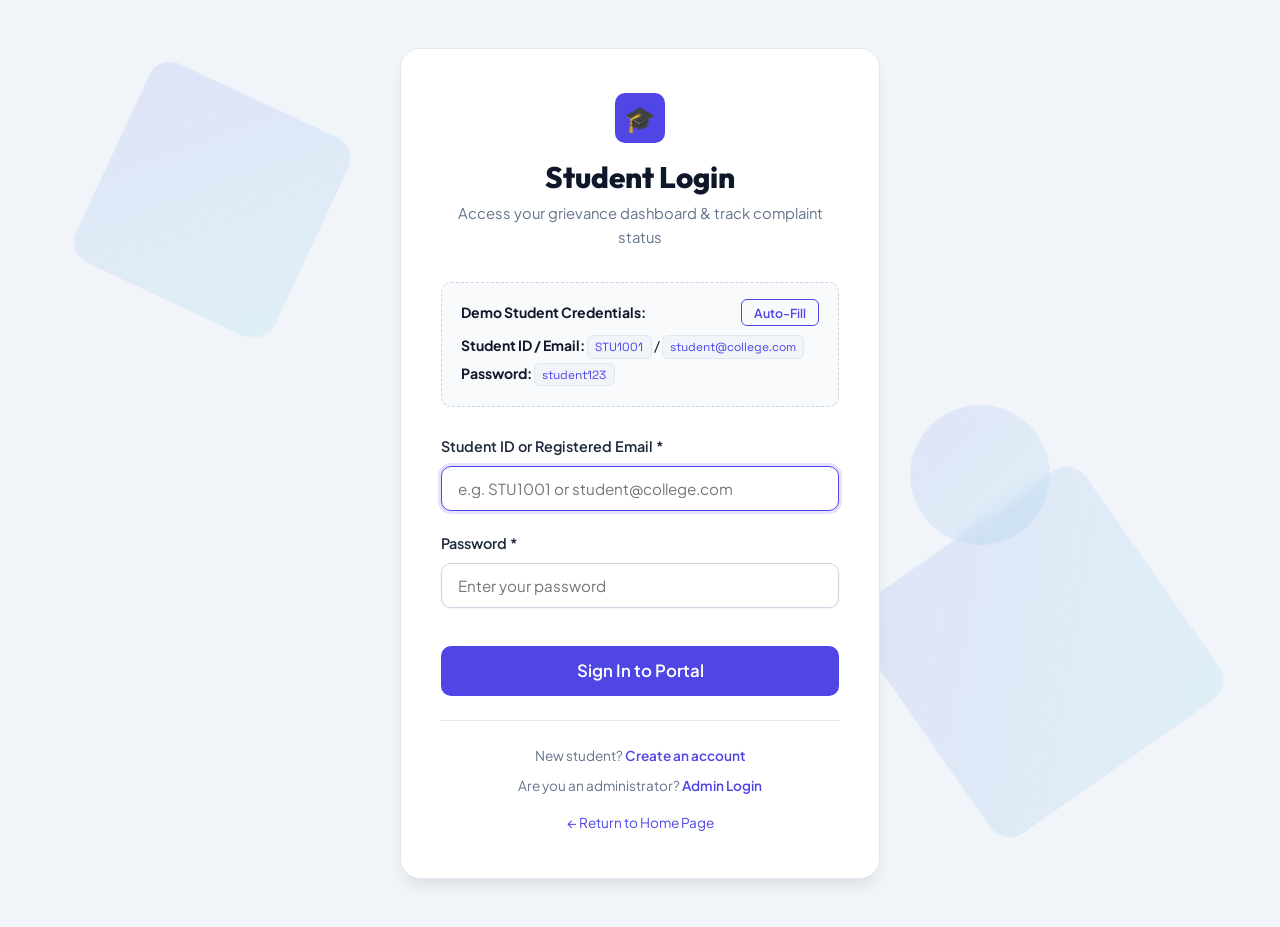
==== commit 927ae3aa: "feat: add 3D WebGL hologram core, 3D parallax tilt physics, and 3D UI tokens" ====
--- a/dashboard.html
+++ b/dashboard.html
@@ -102,36 +102,32 @@
                     </div>
                     <div class="card-body">
                         <div class="grid-4">
-                            <a href="submit-complaint.html" class="category-card">
-                                <div class="category-icon">✍️</div>
-                                <div class="category-info">
-                                    <h4>Submit Complaint</h4>
-                                    <p>File a new grievance</p>
-                                </div>
+                            <a href="submit-complaint.html" class="category-card-3d" data-tilt data-tilt-max="12">
+                                <div class="category-icon-3d" style="background: #e0e7ff; color: #4338ca;">✍️</div>
+                                <h4>Submit Complaint</h4>
+                                <p>File a new grievance with priority tagging</p>
+                                <span class="category-badge-3d">Get Started →</span>
                             </a>
 
-                            <a href="my-complaints.html" class="category-card">
-                                <div class="category-icon">📑</div>
-                                <div class="category-info">
-                                    <h4>My Complaints</h4>
-                                    <p>View all submitted tickets</p>
-                                </div>
+                            <a href="my-complaints.html" class="category-card-3d" data-tilt data-tilt-max="12">
+                                <div class="category-icon-3d" style="background: #e0f2fe; color: #0284c7;">📑</div>
+                                <h4>My Complaints</h4>
+                                <p>View and manage all submitted tickets</p>
+                                <span class="category-badge-3d">View All →</span>
                             </a>
 
-                            <a href="track-complaint.html" class="category-card">
-                                <div class="category-icon">🔍</div>
-                                <div class="category-info">
-                                    <h4>Track Status</h4>
-                                    <p>Search by Complaint ID</p>
-                                </div>
+                            <a href="track-complaint.html" class="category-card-3d" data-tilt data-tilt-max="12">
+                                <div class="category-icon-3d" style="background: #fef3c7; color: #d97706;">🔍</div>
+                                <h4>Track Status</h4>
+                                <p>Search live progress by Complaint ID</p>
+                                <span class="category-badge-3d">Track Live →</span>
                             </a>
 
-                            <a href="profile.html" class="category-card">
-                                <div class="category-icon">👤</div>
-                                <div class="category-info">
-                                    <h4>My Profile</h4>
-                                    <p>Manage account info</p>
-                                </div>
+                            <a href="profile.html" class="category-card-3d" data-tilt data-tilt-max="12">
+                                <div class="category-icon-3d" style="background: #d1fae5; color: #059669;">👤</div>
+                                <h4>My Profile</h4>
+                                <p>Update contact details and department</p>
+                                <span class="category-badge-3d">Edit Details →</span>
                             </a>
                         </div>
                     </div>
--- a/css/style.css
+++ b/css/style.css
@@ -1,12 +1,12 @@
 /**
  * Student Complaint & Grievance Management System
- * Modern Aesthetic UI Design System
+ * Clean, Modern, Elegant UI Design System with Dynamic Dark/Light Theme
  */
 
-@import url('https://fonts.googleapis.com/css2?family=Outfit:wght@400;500;600;700;800;900&family=Plus+Jakarta+Sans:ital,wght@0,300;0,400;0,500;0,600;0,700;0,800;1,400&family=Space+Grotesk:wght@500;700&display=swap');
-
-/* ==========================================================================
-   CSS Variables, Color Tokens & Theme Settings
+@import url('https://fonts.googleapis.com/css2?family=Outfit:wght@400;500;600;700;800&family=Plus+Jakarta+Sans:ital,wght@0,400;0,500;0,600;0,700;1,400&family=Space+Grotesk:wght@500;600;700&display=swap');
+
+/* ==========================================================================
+   CSS Variables, Color Tokens & Clean Modern Theme Engine
    ========================================================================== */
 :root {
     /* Brand & Accent Color System */
@@ -14,8 +14,8 @@
     --primary-hover: #4338ca;
     --primary-dark: #3730a3;
     --primary-light: #eef2ff;
-    --primary-glow: rgba(99, 102, 241, 0.4);
-    
+    --primary-glow: rgba(79, 70, 229, 0.2);
+
     --accent-cyan: #06b6d4;
     --accent-violet: #8b5cf6;
     --accent-fuchsia: #d946ef;
@@ -24,15 +24,12 @@
     --accent-rose: #f43f5e;
 
     /* Gradients */
-    --primary-gradient: linear-gradient(135deg, #4f46e5 0%, #7c3aed 50%, #06b6d4 100%);
-    --primary-gradient-hover: linear-gradient(135deg, #4338ca 0%, #6d28d9 50%, #0891b2 100%);
-    --accent-gradient: linear-gradient(135deg, #6366f1 0%, #8b5cf6 50%, #ec4899 100%);
-    --cyber-gradient: linear-gradient(135deg, #0ea5e9 0%, #6366f1 50%, #a855f7 100%);
-    --card-gradient: linear-gradient(145deg, rgba(255, 255, 255, 0.95) 0%, rgba(248, 250, 252, 0.9) 100%);
-    --dark-gradient: linear-gradient(135deg, #090d16 0%, #0f172a 50%, #1e1b4b 100%);
-    --glass-shimmer: linear-gradient(120deg, rgba(255, 255, 255, 0) 30%, rgba(255, 255, 255, 0.6) 50%, rgba(255, 255, 255, 0) 70%);
-
-    /* Dark Obsidian & Slate System */
+    --primary-gradient: linear-gradient(135deg, #4f46e5 0%, #6366f1 100%);
+    --primary-gradient-hover: linear-gradient(135deg, #4338ca 0%, #4f46e5 100%);
+    --accent-gradient: linear-gradient(135deg, #6366f1 0%, #8b5cf6 100%);
+    --dark-surface: #0f172a;
+
+    /* Slate & Neutral System (Light Mode Default) */
     --navy-950: #060913;
     --navy-900: #0f172a;
     --navy-850: #131d38;
@@ -48,37 +45,31 @@
     --slate-50: #f8fafc;
 
     --white: #ffffff;
-    --body-bg: #f8faff;
+    --body-bg: #f8fafc;
     --card-bg: #ffffff;
-    --card-bg-glass: rgba(255, 255, 255, 0.85);
-    --sidebar-bg: #0b1120;
+    --sidebar-bg: #0f172a;
     --sidebar-text: #e2e8f0;
 
-    /* Semantic Status System */
+    /* Semantic Status Colors */
     --status-submitted: #0284c7;
     --status-submitted-bg: #f0f9ff;
     --status-submitted-border: #bae6fd;
-    --status-submitted-glow: rgba(2, 132, 199, 0.25);
 
     --status-review: #7c3aed;
     --status-review-bg: #f5f3ff;
     --status-review-border: #ddd6fe;
-    --status-review-glow: rgba(124, 58, 237, 0.25);
 
     --status-progress: #d97706;
     --status-progress-bg: #fffbeb;
     --status-progress-border: #fde68a;
-    --status-progress-glow: rgba(217, 119, 6, 0.25);
 
     --status-resolved: #059669;
     --status-resolved-bg: #ecfdf5;
     --status-resolved-border: #a7f3d0;
-    --status-resolved-glow: rgba(5, 150, 105, 0.25);
 
     --status-rejected: #e11d48;
     --status-rejected-bg: #fff1f2;
     --status-rejected-border: #fecdd3;
-    --status-rejected-glow: rgba(225, 29, 72, 0.25);
 
     --status-closed: #475569;
     --status-closed-bg: #f1f5f9;
@@ -95,30 +86,103 @@
     --font-body: 'Plus Jakarta Sans', -apple-system, BlinkMacSystemFont, sans-serif;
     --font-mono: 'Space Grotesk', monospace;
 
-    /* 3D Dimensional Shadows & Lighting Tokens */
-    --shadow-sm: 0 2px 4px rgba(15, 23, 42, 0.05), inset 0 1px 0 rgba(255, 255, 255, 0.8);
-    --shadow-md: 0 4px 8px -1px rgba(15, 23, 42, 0.08), 0 2px 4px -2px rgba(15, 23, 42, 0.04), inset 0 1px 0 rgba(255, 255, 255, 0.9);
-    --shadow-lg: 0 12px 20px -4px rgba(15, 23, 42, 0.1), 0 4px 6px -2px rgba(15, 23, 42, 0.05), inset 0 1px 1px rgba(255, 255, 255, 0.9);
-    --shadow-xl: 0 20px 30px -6px rgba(15, 23, 42, 0.15), 0 8px 12px -4px rgba(15, 23, 42, 0.06), inset 0 1px 1px rgba(255, 255, 255, 0.8);
-    --shadow-card: 0 8px 24px -4px rgba(15, 23, 42, 0.08), 0 2px 6px -1px rgba(15, 23, 42, 0.04), inset 0 1px 0 rgba(255, 255, 255, 0.95), inset 0 -2px 0 rgba(0, 0, 0, 0.03);
-    --shadow-card-hover: 0 16px 36px -6px rgba(99, 102, 241, 0.18), 0 6px 14px -3px rgba(15, 23, 42, 0.06), inset 0 1px 2px rgba(255, 255, 255, 1), inset 0 -2px 0 rgba(99, 102, 241, 0.2);
-    --shadow-glow: 0 0 25px rgba(99, 102, 241, 0.35);
+    /* Clean Modern Flat & Subtle Depth Shadows */
+    --shadow-sm: 0 1px 2px 0 rgba(0, 0, 0, 0.05);
+    --shadow-md: 0 4px 6px -1px rgba(0, 0, 0, 0.06), 0 2px 4px -2px rgba(0, 0, 0, 0.04);
+    --shadow-lg: 0 10px 15px -3px rgba(0, 0, 0, 0.08), 0 4px 6px -4px rgba(0, 0, 0, 0.04);
+    --shadow-xl: 0 20px 25px -5px rgba(0, 0, 0, 0.1), 0 8px 10px -6px rgba(0, 0, 0, 0.04);
+    --shadow-card: 0 1px 3px 0 rgba(0, 0, 0, 0.08), 0 1px 2px -1px rgba(0, 0, 0, 0.04);
+    --shadow-card-hover: 0 10px 20px -5px rgba(0, 0, 0, 0.08), 0 4px 6px -2px rgba(0, 0, 0, 0.04);
 
     /* Border Radius */
-    --radius-sm: 8px;
-    --radius-md: 14px;
-    --radius-lg: 20px;
-    --radius-xl: 26px;
+    --radius-sm: 6px;
+    --radius-md: 10px;
+    --radius-lg: 14px;
+    --radius-xl: 20px;
     --radius-full: 9999px;
 
     /* Transitions */
-    --transition-fast: all 0.16s cubic-bezier(0.4, 0, 0.2, 1);
-    --transition: all 0.24s cubic-bezier(0.16, 1, 0.3, 1);
-    --transition-smooth: all 0.35s cubic-bezier(0.16, 1, 0.3, 1);
-}
-
-/* ==========================================================================
-   Base & Reset (Full-Screen Viewport Safe)
+    --transition-fast: all 0.15s ease;
+    --transition: all 0.25s ease;
+}
+
+/* ==========================================================================
+   Dark Theme
+   ========================================================================== */
+[data-theme="dark"] {
+    --body-bg: #090d16;
+    --card-bg: #111827;
+    --sidebar-bg: #060911;
+    --white: #111827;
+    --navy-900: #f8fafc;
+    --navy-800: #e2e8f0;
+    --navy-700: #cbd5e1;
+    --slate-600: #94a3b8;
+    --slate-500: #64748b;
+    --slate-400: #475569;
+    --slate-300: #334155;
+    --slate-200: #1f2937;
+    --slate-100: #111827;
+    --slate-50: #0d121f;
+
+    --shadow-card: 0 1px 3px 0 rgba(0, 0, 0, 0.4);
+    --shadow-card-hover: 0 10px 25px -5px rgba(0, 0, 0, 0.5);
+}
+
+[data-theme="dark"] .navbar {
+    background: rgba(17, 24, 39, 0.95);
+    border-bottom: 1px solid rgba(255, 255, 255, 0.08);
+}
+
+[data-theme="dark"] .dashboard-topbar {
+    background: rgba(17, 24, 39, 0.95);
+    border-bottom: 1px solid rgba(255, 255, 255, 0.08);
+}
+
+[data-theme="dark"] .card-header {
+    background: #111827;
+    border-bottom: 1px solid #1f2937;
+}
+
+[data-theme="dark"] .card-footer {
+    background: #0d121f;
+    border-top: 1px solid #1f2937;
+}
+
+[data-theme="dark"] .form-control {
+    background: #0d121f;
+    color: #f8fafc;
+    border-color: #374151;
+}
+
+[data-theme="dark"] .form-control:focus {
+    background: #111827;
+    border-color: var(--primary);
+}
+
+[data-theme="dark"] .btn-secondary {
+    background: #1f2937;
+    color: #f8fafc;
+    border-color: #374151;
+}
+
+[data-theme="dark"] .table th {
+    background: #0d121f;
+    color: #cbd5e1;
+    border-bottom-color: #374151;
+}
+
+[data-theme="dark"] .table td {
+    color: #e2e8f0;
+    border-bottom-color: #1f2937;
+}
+
+[data-theme="dark"] .table tbody tr:hover {
+    background: rgba(255, 255, 255, 0.03);
+}
+
+/* ==========================================================================
+   Base & Reset
    ========================================================================== */
 *, *::before, *::after {
     box-sizing: border-box;
@@ -145,11 +209,7 @@
     min-height: 100vh;
     display: flex;
     flex-direction: column;
-    position: relative;
-    background-image: 
-        radial-gradient(circle at 50% 0%, rgba(99, 102, 241, 0.06) 0%, transparent 50%),
-        radial-gradient(rgba(99, 102, 241, 0.06) 1px, transparent 1px);
-    background-size: 100% 100%, 32px 32px;
+    transition: background-color 0.2s ease, color 0.2s ease;
 }
 
 h1, h2, h3, h4, h5, h6 {
@@ -157,7 +217,6 @@
     color: var(--navy-900);
     font-weight: 700;
     line-height: 1.25;
-    letter-spacing: -0.02em;
 }
 
 a {
@@ -178,33 +237,36 @@
 code {
     font-family: var(--font-mono);
     background: var(--slate-100);
-    padding: 0.15rem 0.4rem;
-    border-radius: 4px;
+    padding: 0.2rem 0.45rem;
+    border-radius: var(--radius-sm);
     font-size: 0.85em;
     color: var(--primary);
     border: 1px solid var(--slate-200);
-    box-shadow: inset 0 1px 2px rgba(0, 0, 0, 0.05);
-}
-
-/* ==========================================================================
-   3D Surfaces & Glassmorphism
-   ========================================================================== */
-.glass-panel {
-    background: rgba(255, 255, 255, 0.88);
-    backdrop-filter: blur(16px);
-    -webkit-backdrop-filter: blur(16px);
-    border: 1px solid rgba(255, 255, 255, 0.9);
-    border-top: 1.5px solid rgba(255, 255, 255, 1);
-    box-shadow: var(--shadow-card);
-}
-
-.glass-panel-dark {
-    background: linear-gradient(145deg, rgba(15, 23, 42, 0.85) 0%, rgba(30, 27, 75, 0.9) 100%);
-    backdrop-filter: blur(16px);
-    -webkit-backdrop-filter: blur(16px);
-    border: 1px solid rgba(255, 255, 255, 0.12);
-    border-top: 1.5px solid rgba(255, 255, 255, 0.25);
-    box-shadow: 0 20px 40px -10px rgba(0, 0, 0, 0.45), inset 0 1px 1px rgba(255, 255, 255, 0.2);
+}
+
+[data-theme="dark"] code {
+    background: #1f2937;
+    color: #a5b4fc;
+    border-color: #374151;
+}
+
+/* Scrollbar */
+::-webkit-scrollbar {
+    width: 8px;
+    height: 8px;
+}
+
+::-webkit-scrollbar-track {
+    background: var(--slate-100);
+}
+
+::-webkit-scrollbar-thumb {
+    background: var(--slate-300);
+    border-radius: var(--radius-full);
+}
+
+::-webkit-scrollbar-thumb:hover {
+    background: var(--slate-400);
 }
 
 /* ==========================================================================
@@ -212,21 +274,20 @@
    ========================================================================== */
 .container {
     width: 100%;
-    max-width: 1240px;
+    max-width: 1200px;
     margin: 0 auto;
     padding: 0 1.5rem;
-    position: relative;
-    z-index: 1;
 }
 
 .container-fluid {
     width: 100%;
     padding: 0 1.5rem;
-    position: relative;
-    z-index: 1;
 }
 
 .d-flex { display: flex; }
+.d-inline-flex { display: inline-flex; }
+.d-inline-block { display: inline-block; }
+.d-block { display: block; }
 .flex-column { flex-direction: column; }
 .flex-wrap { flex-wrap: wrap; }
 .align-center { align-items: center; }
@@ -247,10 +308,12 @@
 .mb-3 { margin-bottom: 1.5rem; }
 .mb-4 { margin-bottom: 2rem; }
 .mb-0 { margin-bottom: 0 !important; }
+.pt-3 { padding-top: 1.5rem; }
 .py-4 { padding-top: 1.5rem; padding-bottom: 1.5rem; }
 .py-5 { padding-top: 2.5rem; padding-bottom: 2.5rem; }
 .text-center { text-align: center; }
 .w-100 { width: 100%; }
+.position-relative { position: relative; }
 
 .font-weight-500 { font-weight: 500; }
 .font-weight-600 { font-weight: 600; }
@@ -265,101 +328,62 @@
 .small { font-size: 0.85rem; }
 
 /* ==========================================================================
-   Tactile 3D Buttons & Actions
+   Clean Modern Buttons
    ========================================================================== */
 .btn {
     display: inline-flex;
     align-items: center;
     justify-content: center;
-    gap: 0.6rem;
-    padding: 0.725rem 1.6rem;
+    gap: 0.5rem;
+    padding: 0.65rem 1.4rem;
     font-family: var(--font-body);
-    font-size: 0.95rem;
-    font-weight: 700;
+    font-size: 0.925rem;
+    font-weight: 600;
     border-radius: var(--radius-md);
     cursor: pointer;
     text-decoration: none;
     white-space: nowrap;
-    position: relative;
-    user-select: none;
-    transition: all 0.16s cubic-bezier(0.4, 0, 0.2, 1);
-}
-
-/* Primary 3D Tactile Button */
+    border: 1px solid transparent;
+    transition: var(--transition-fast);
+}
+
 .btn-primary {
-    background: var(--primary-gradient);
-    color: var(--white);
-    border: 1px solid rgba(255, 255, 255, 0.25);
-    border-bottom: 3.5px solid #3730a3;
-    box-shadow: 0 4px 14px rgba(79, 70, 229, 0.35), inset 0 1px 0 rgba(255, 255, 255, 0.35);
+    background: var(--primary);
+    color: #ffffff !important;
 }
 
 .btn-primary:hover {
-    background: var(--primary-gradient-hover);
-    color: var(--white);
-    transform: translateY(-2px);
-    border-bottom-width: 4.5px;
-    box-shadow: 0 8px 20px rgba(79, 70, 229, 0.45), inset 0 1px 0 rgba(255, 255, 255, 0.45);
-}
-
-.btn-primary:active {
-    transform: translateY(2px);
-    border-bottom-width: 1.5px;
-    box-shadow: 0 2px 6px rgba(79, 70, 229, 0.25);
-}
-
-/* Secondary 3D Tactile Button */
+    background: var(--primary-hover);
+    transform: translateY(-1px);
+    box-shadow: var(--shadow-md);
+}
+
 .btn-secondary {
     background: var(--white);
     color: var(--navy-800);
-    border: 1px solid var(--slate-300);
-    border-bottom: 3.5px solid var(--slate-400);
-    box-shadow: 0 3px 8px rgba(15, 23, 42, 0.06), inset 0 1px 0 rgba(255, 255, 255, 1);
+    border-color: var(--slate-300);
 }
 
 .btn-secondary:hover {
     background: var(--slate-50);
     color: var(--navy-900);
     border-color: var(--slate-400);
-    border-bottom-color: var(--slate-500);
-    transform: translateY(-2px);
-    border-bottom-width: 4.5px;
-    box-shadow: 0 6px 14px rgba(15, 23, 42, 0.08), inset 0 1px 0 rgba(255, 255, 255, 1);
-}
-
-.btn-secondary:active {
-    transform: translateY(2px);
-    border-bottom-width: 1.5px;
-    box-shadow: 0 1px 4px rgba(15, 23, 42, 0.04);
-}
-
-/* Outline Primary 3D Button */
+}
+
 .btn-outline-primary {
-    background: var(--white);
-    border: 1.5px solid var(--primary);
-    border-bottom: 3.5px solid var(--primary-dark);
+    background: transparent;
+    border-color: var(--primary);
     color: var(--primary);
-    box-shadow: 0 3px 10px rgba(79, 70, 229, 0.12), inset 0 1px 0 rgba(255, 255, 255, 0.8);
 }
 
 .btn-outline-primary:hover {
     background: var(--primary);
-    color: var(--white);
-    transform: translateY(-2px);
-    border-bottom-width: 4.5px;
-    box-shadow: 0 8px 18px rgba(79, 70, 229, 0.35);
-}
-
-.btn-outline-primary:active {
-    transform: translateY(2px);
-    border-bottom-width: 1.5px;
-    box-shadow: 0 2px 6px rgba(79, 70, 229, 0.2);
-}
-
-/* Outline Secondary */
+    color: #ffffff !important;
+}
+
 .btn-outline-secondary {
     background: transparent;
-    border: 1.5px solid var(--slate-300);
+    border-color: var(--slate-300);
     color: var(--slate-600);
 }
 
@@ -367,48 +391,30 @@
     background: var(--white);
     border-color: var(--slate-400);
     color: var(--navy-900);
-    transform: translateY(-2px);
-    box-shadow: var(--shadow-sm);
-}
-
-/* Danger 3D Tactile Button */
+}
+
 .btn-danger {
-    background: linear-gradient(135deg, #ef4444 0%, #dc2626 100%);
-    color: var(--white);
-    border: 1px solid rgba(255, 255, 255, 0.2);
-    border-bottom: 3.5px solid #991b1b;
-    box-shadow: 0 4px 14px rgba(239, 68, 68, 0.35), inset 0 1px 0 rgba(255, 255, 255, 0.35);
+    background: var(--status-rejected);
+    color: #ffffff !important;
 }
 
 .btn-danger:hover {
-    background: linear-gradient(135deg, #dc2626 0%, #b91c1c 100%);
-    transform: translateY(-2px);
-    border-bottom-width: 4.5px;
-    box-shadow: 0 8px 20px rgba(239, 68, 68, 0.45);
-}
-
-.btn-danger:active {
-    transform: translateY(2px);
-    border-bottom-width: 1.5px;
-    box-shadow: 0 2px 6px rgba(239, 68, 68, 0.2);
+    background: #be123c;
 }
 
 .btn-danger-soft {
     background: var(--status-rejected-bg);
     color: var(--status-rejected);
-    border: 1px solid var(--status-rejected-border);
+    border-color: var(--status-rejected-border);
 }
 
 .btn-danger-soft:hover {
     background: var(--status-rejected);
-    color: var(--white);
-    box-shadow: 0 4px 14px var(--status-rejected-glow);
-    transform: translateY(-2px);
-}
-
-/* Button Sizing */
+    color: #ffffff !important;
+}
+
 .btn-sm {
-    padding: 0.45rem 1rem;
+    padding: 0.45rem 0.95rem;
     font-size: 0.85rem;
     border-radius: var(--radius-sm);
 }
@@ -420,26 +426,51 @@
 }
 
 .btn-lg {
-    padding: 0.95rem 2.2rem;
+    padding: 0.85rem 2rem;
     font-size: 1.05rem;
     border-radius: var(--radius-md);
-    font-weight: 700;
-}
-
-/* ==========================================================================
-   Main Navigation Bar
+}
+
+/* Theme Toggle Button */
+.theme-toggle-btn {
+    background: transparent;
+    border: 1px solid var(--slate-300);
+    width: 38px;
+    height: 38px;
+    border-radius: var(--radius-full);
+    display: inline-flex;
+    align-items: center;
+    justify-content: center;
+    cursor: pointer;
+    font-size: 1.1rem;
+    transition: var(--transition-fast);
+}
+
+.theme-toggle-btn:hover {
+    background: var(--slate-100);
+    border-color: var(--slate-400);
+}
+
+[data-theme="dark"] .theme-toggle-btn {
+    border-color: #374151;
+    color: #fbbf24;
+}
+
+[data-theme="dark"] .theme-toggle-btn:hover {
+    background: #1f2937;
+}
+
+/* ==========================================================================
+   Navigation Bar
    ========================================================================== */
 .navbar {
-    background: rgba(255, 255, 255, 0.88);
-    backdrop-filter: blur(20px);
-    -webkit-backdrop-filter: blur(20px);
-    border-bottom: 1px solid rgba(226, 232, 240, 0.8);
+    background: var(--white);
+    border-bottom: 1px solid var(--slate-200);
     position: sticky;
     top: 0;
     z-index: 100;
-    padding: 0.9rem 0;
-    box-shadow: 0 4px 20px -2px rgba(15, 23, 42, 0.05);
-    transition: var(--transition);
+    padding: 0.85rem 0;
+    box-shadow: var(--shadow-sm);
 }
 
 .navbar-container {
@@ -451,101 +482,78 @@
 .navbar-brand {
     display: flex;
     align-items: center;
-    gap: 0.85rem;
+    gap: 0.75rem;
     text-decoration: none;
 }
 
 .brand-icon {
-    width: 44px;
-    height: 44px;
-    background: var(--primary-gradient);
-    color: var(--white);
+    width: 40px;
+    height: 40px;
+    background: var(--primary);
+    color: #ffffff;
     border-radius: var(--radius-md);
     display: flex;
     align-items: center;
     justify-content: center;
-    font-size: 1.35rem;
-    box-shadow: 0 4px 0 #3730a3, 0 8px 16px rgba(79, 70, 229, 0.3), inset 0 1px 1px rgba(255, 255, 255, 0.6);
-    border: 1px solid rgba(255, 255, 255, 0.35);
-    transition: var(--transition-fast);
-}
-
-.navbar-brand:hover .brand-icon {
-    transform: translateY(-2px) scale(1.04);
-    box-shadow: 0 6px 0 #3730a3, 0 12px 20px rgba(79, 70, 229, 0.45);
+    font-size: 1.3rem;
 }
 
 .brand-text h1 {
-    font-size: 1.15rem;
-    font-weight: 800;
+    font-size: 1.1rem;
+    font-weight: 700;
     color: var(--navy-900);
     margin: 0;
-    letter-spacing: -0.02em;
-    background: linear-gradient(135deg, #0f172a 0%, #312e81 100%);
-    -webkit-background-clip: text;
-    -webkit-text-fill-color: transparent;
 }
 
 .brand-text span {
     font-size: 0.775rem;
     color: var(--slate-500);
-    font-weight: 600;
+    font-weight: 500;
     display: block;
-    letter-spacing: 0.02em;
 }
 
 .navbar-menu {
     display: flex;
     align-items: center;
-    gap: 1.75rem;
+    gap: 1.5rem;
     list-style: none;
 }
 
 .nav-link {
-    font-size: 0.95rem;
+    font-size: 0.925rem;
     font-weight: 600;
     color: var(--slate-600);
-    transition: var(--transition-fast);
     padding: 0.45rem 0.75rem;
     border-radius: var(--radius-sm);
-    position: relative;
+    transition: var(--transition-fast);
 }
 
 .nav-link:hover {
     color: var(--primary);
-    background: rgba(99, 102, 241, 0.06);
+    background: var(--slate-100);
 }
 
 .nav-link.active {
     color: var(--primary);
-    background: rgba(99, 102, 241, 0.1);
-    font-weight: 700;
-}
-
-.nav-link.active::after {
-    content: '';
-    position: absolute;
-    bottom: -2px;
-    left: 15%;
-    width: 70%;
-    height: 3px;
-    background: var(--primary-gradient);
-    border-radius: var(--radius-full);
-    box-shadow: 0 2px 8px var(--primary-glow);
+    background: var(--primary-light);
+}
+
+[data-theme="dark"] .nav-link.active {
+    background: rgba(79, 70, 229, 0.15);
 }
 
 .navbar-actions {
     display: flex;
     align-items: center;
-    gap: 0.85rem;
+    gap: 0.75rem;
 }
 
 .navbar-toggle {
     display: none;
     background: var(--slate-100);
     border: 1px solid var(--slate-200);
-    width: 40px;
-    height: 40px;
+    width: 38px;
+    height: 38px;
     border-radius: var(--radius-sm);
     font-size: 1.25rem;
     cursor: pointer;
@@ -555,12 +563,12 @@
 }
 
 /* ==========================================================================
-   Hero Section (Contained 3D Dimension Stage)
+   Hero Section with 3D Interactive WebGL Hologram
    ========================================================================== */
 .hero {
-    background: linear-gradient(135deg, #090d1a 0%, #0f172a 45%, #1e1b4b 85%, #0f172a 100%);
-    color: var(--white);
-    padding: 5.5rem 0 4.75rem;
+    background: radial-gradient(circle at 75% 30%, #1e1b4b 0%, #0f172a 70%, #080d1a 100%);
+    color: #ffffff;
+    padding: 4.5rem 0 4rem;
     position: relative;
     overflow: hidden;
 }
@@ -568,153 +576,210 @@
 .hero::before {
     content: '';
     position: absolute;
-    top: 0;
-    left: 0;
-    right: 0;
-    bottom: 0;
-    background-image: 
-        linear-gradient(rgba(255, 255, 255, 0.03) 1px, transparent 1px),
-        linear-gradient(90deg, rgba(255, 255, 255, 0.03) 1px, transparent 1px);
-    background-size: 40px 40px;
+    top: -20%;
+    right: -10%;
+    width: 600px;
+    height: 600px;
+    background: radial-gradient(circle, rgba(99, 102, 241, 0.15) 0%, rgba(6, 182, 212, 0.05) 50%, transparent 70%);
+    border-radius: 50%;
     pointer-events: none;
+    filter: blur(40px);
 }
 
 .hero-grid {
     display: grid;
-    grid-template-columns: 1.15fr 0.85fr;
-    gap: 3.5rem;
+    grid-template-columns: 1.15fr 0.95fr;
+    gap: 2.5rem;
     align-items: center;
     position: relative;
     z-index: 2;
 }
 
+.hero-content-col {
+    position: relative;
+    z-index: 3;
+}
+
 .hero-badge {
     display: inline-flex;
     align-items: center;
-    gap: 0.6rem;
-    background: rgba(255, 255, 255, 0.08);
+    gap: 0.5rem;
+    background: rgba(99, 102, 241, 0.15);
+    border: 1px solid rgba(165, 180, 252, 0.3);
     backdrop-filter: blur(12px);
-    border: 1px solid rgba(255, 255, 255, 0.2);
-    border-top: 1.5px solid rgba(255, 255, 255, 0.4);
     padding: 0.45rem 1.1rem;
     border-radius: var(--radius-full);
     font-size: 0.85rem;
     font-weight: 600;
-    margin-bottom: 1.5rem;
+    margin-bottom: 1.25rem;
     color: #c7d2fe;
-    box-shadow: 0 4px 16px rgba(0, 0, 0, 0.25), inset 0 1px 0 rgba(255, 255, 255, 0.2);
+    box-shadow: 0 4px 14px rgba(79, 70, 229, 0.2);
 }
 
 .hero-title {
-    font-size: 3.4rem;
-    font-weight: 900;
-    color: var(--white);
+    font-size: 3.2rem;
+    font-weight: 800;
+    color: #ffffff;
     line-height: 1.15;
-    margin-bottom: 1.25rem;
-    letter-spacing: -0.03em;
-    text-shadow: 0 4px 20px rgba(0, 0, 0, 0.3);
+    margin-bottom: 1rem;
+    letter-spacing: -0.02em;
 }
 
 .hero-title .text-gradient {
-    background: linear-gradient(135deg, #60a5fa 0%, #a78bfa 50%, #f472b6 100%);
+    background: linear-gradient(135deg, #93c5fd 0%, #a5b4fc 50%, #c084fc 100%);
     -webkit-background-clip: text;
     -webkit-text-fill-color: transparent;
     display: inline-block;
 }
 
 .hero-subtitle {
-    font-size: 1.15rem;
+    font-size: 1.1rem;
     color: #cbd5e1;
     margin-bottom: 2rem;
-    max-width: 540px;
+    max-width: 520px;
     line-height: 1.65;
 }
 
-/* 3D Glass Hero Card */
+/* 3D Hologram Scene Visualizer Container */
+.hero-3d-visual-wrap {
+    position: relative;
+    width: 100%;
+    min-height: 420px;
+    display: flex;
+    align-items: center;
+    justify-content: center;
+    perspective: 1200px;
+}
+
+#hero-3d-container {
+    width: 100%;
+    height: 380px;
+    position: relative;
+    cursor: grab;
+}
+
+#hero-3d-container:active {
+    cursor: grabbing;
+}
+
+#hero-3d-container canvas {
+    width: 100% !important;
+    height: 100% !important;
+    display: block;
+}
+
+/* 3D Floating Holographic Tag Badges */
+.hero-floating-badge {
+    position: absolute;
+    background: rgba(15, 23, 42, 0.75);
+    backdrop-filter: blur(16px);
+    -webkit-backdrop-filter: blur(16px);
+    border: 1px solid rgba(255, 255, 255, 0.15);
+    border-radius: var(--radius-lg);
+    padding: 0.65rem 1rem;
+    display: flex;
+    align-items: center;
+    gap: 0.65rem;
+    box-shadow: 0 12px 30px rgba(0, 0, 0, 0.4), inset 0 1px 0 rgba(255, 255, 255, 0.2);
+    z-index: 10;
+    pointer-events: none;
+    transform-style: preserve-3d;
+}
+
+.hero-floating-badge.badge-top-right {
+    top: 5px;
+    right: 0px;
+    animation: float3d-slow 5s ease-in-out infinite alternate;
+}
+
+.hero-floating-badge.badge-bottom-left {
+    bottom: 10px;
+    left: 0px;
+    animation: float3d-slow 6s ease-in-out infinite alternate-reverse;
+}
+
+.hero-floating-badge .badge-icon-box {
+    width: 36px;
+    height: 36px;
+    border-radius: var(--radius-sm);
+    display: flex;
+    align-items: center;
+    justify-content: center;
+    font-size: 1.15rem;
+    background: linear-gradient(135deg, rgba(99, 102, 241, 0.3), rgba(6, 182, 212, 0.3));
+    border: 1px solid rgba(255, 255, 255, 0.2);
+}
+
+.hero-floating-badge .badge-text {
+    display: flex;
+    flex-direction: column;
+}
+
+.hero-floating-badge .badge-text strong {
+    font-size: 0.85rem;
+    color: #ffffff;
+    font-weight: 700;
+}
+
+.hero-floating-badge .badge-text span {
+    font-size: 0.725rem;
+    color: #94a3b8;
+}
+
 .hero-card {
-    background: linear-gradient(145deg, rgba(30, 27, 75, 0.75) 0%, rgba(15, 23, 42, 0.85) 100%);
-    backdrop-filter: blur(20px);
-    -webkit-backdrop-filter: blur(20px);
-    border: 1px solid rgba(255, 255, 255, 0.18);
-    border-top: 1.5px solid rgba(255, 255, 255, 0.4);
+    background: rgba(255, 255, 255, 0.92);
+    backdrop-filter: blur(16px);
+    -webkit-backdrop-filter: blur(16px);
+    color: var(--navy-900);
     border-radius: var(--radius-xl);
     padding: 2.25rem;
-    box-shadow: 0 25px 50px -12px rgba(0, 0, 0, 0.5), 0 0 30px rgba(99, 102, 241, 0.18), inset 0 1px 1px rgba(255, 255, 255, 0.3);
-    transition: var(--transition);
+    box-shadow: 0 20px 40px -10px rgba(0, 0, 0, 0.3), 0 0 0 1px rgba(255, 255, 255, 0.4);
     position: relative;
-}
-
-.hero-card:hover {
-    transform: translateY(-5px);
-    box-shadow: 0 30px 60px -10px rgba(0, 0, 0, 0.6), 0 0 40px rgba(99, 102, 241, 0.28);
-    border-color: rgba(99, 102, 241, 0.45);
+    overflow: hidden;
+    transform-style: preserve-3d;
+}
+
+[data-theme="dark"] .hero-card {
+    background: rgba(30, 41, 59, 0.88);
+    backdrop-filter: blur(16px);
+    -webkit-backdrop-filter: blur(16px);
+    color: #ffffff;
+    border: 1px solid rgba(255, 255, 255, 0.1);
+    box-shadow: 0 25px 50px -12px rgba(0, 0, 0, 0.6), inset 0 1px 0 rgba(255, 255, 255, 0.1);
 }
 
 .hero-card h3 {
-    color: var(--white);
     font-size: 1.35rem;
     margin-bottom: 0.75rem;
-    display: flex;
-    align-items: center;
-    gap: 0.5rem;
+    transform: translateZ(20px);
 }
 
 .hero-card p {
-    color: #94a3b8;
+    color: var(--slate-600);
     font-size: 0.95rem;
     margin-bottom: 1.5rem;
-    line-height: 1.5;
-}
-
-/* 3D Dimensional Floating Pills */
-.floating-pill {
-    position: absolute;
-    background: rgba(15, 23, 42, 0.85);
-    backdrop-filter: blur(12px);
-    border: 1px solid rgba(255, 255, 255, 0.25);
-    border-top: 1.5px solid rgba(255, 255, 255, 0.45);
-    padding: 0.45rem 0.95rem;
-    border-radius: var(--radius-full);
-    color: white;
-    font-size: 0.8rem;
-    font-weight: 700;
-    box-shadow: 0 8px 18px rgba(0, 0, 0, 0.35), inset 0 1px 0 rgba(255, 255, 255, 0.3);
-    display: flex;
-    align-items: center;
-    gap: 0.45rem;
-    pointer-events: none;
-    z-index: 3;
-}
-
-.floating-pill-1 {
-    top: -14px;
-    right: 20px;
-    animation: pillFloat 4s ease-in-out infinite alternate;
-}
-
-.floating-pill-2 {
-    bottom: -14px;
-    left: 20px;
-    animation: pillFloat 4s ease-in-out infinite alternate-reverse;
-}
-
-@keyframes pillFloat {
-    0% { transform: translateY(0); }
-    100% { transform: translateY(-4px); }
+    transform: translateZ(15px);
+}
+
+[data-theme="dark"] .hero-card p {
+    color: #cbd5e1;
+}
+
+.hero-card form {
+    transform: translateZ(25px);
 }
 
 /* ==========================================================================
    Section Headers
    ========================================================================== */
 .section {
-    padding: 5.5rem 0;
-    position: relative;
+    padding: 5rem 0;
 }
 
 .section-header {
     text-align: center;
-    max-width: 720px;
-    margin: 0 auto 3.75rem;
+    max-width: 700px;
+    margin: 0 auto 3.5rem;
 }
 
 .section-tag {
@@ -722,226 +787,168 @@
     color: var(--primary);
     background: var(--primary-light);
     font-size: 0.8rem;
+    font-weight: 700;
+    text-transform: uppercase;
+    letter-spacing: 0.08em;
+    padding: 0.35rem 0.95rem;
+    border-radius: var(--radius-full);
+    margin-bottom: 0.75rem;
+}
+
+[data-theme="dark"] .section-tag {
+    background: rgba(79, 70, 229, 0.2);
+}
+
+.section-title {
+    font-size: 2.4rem;
     font-weight: 800;
-    text-transform: uppercase;
-    letter-spacing: 0.1em;
-    padding: 0.35rem 1rem;
-    border-radius: var(--radius-full);
-    margin-bottom: 0.85rem;
-    border: 1px solid rgba(99, 102, 241, 0.2);
-    box-shadow: 0 2px 8px rgba(99, 102, 241, 0.1);
-}
-
-.section-title {
-    font-size: 2.5rem;
-    font-weight: 800;
-    letter-spacing: -0.025em;
-    margin-bottom: 0.85rem;
+    margin-bottom: 0.75rem;
     color: var(--navy-900);
 }
 
 .section-desc {
     color: var(--slate-500);
-    font-size: 1.1rem;
-    line-height: 1.6;
-}
-
-/* ==========================================================================
-   3D Statistics Banner / Cards
+    font-size: 1.05rem;
+}
+
+/* ==========================================================================
+   Clean Cards & Grids
    ========================================================================== */
 .stats-grid {
     display: grid;
     grid-template-columns: repeat(4, 1fr);
-    gap: 1.75rem;
+    gap: 1.5rem;
 }
 
 .stat-card {
     background: var(--card-bg);
     border: 1px solid var(--slate-200);
-    border-top: 2px solid rgba(255, 255, 255, 0.95);
-    border-bottom: 3px solid var(--slate-300);
-    border-radius: var(--radius-xl);
-    padding: 1.85rem 1.6rem;
-    box-shadow: var(--shadow-card);
-    display: flex;
-    align-items: center;
-    gap: 1.35rem;
-    transition: var(--transition);
-    position: relative;
-    overflow: hidden;
-}
-
-.stat-card::before {
-    content: '';
-    position: absolute;
-    top: 0;
-    left: 0;
-    right: 0;
-    height: 4px;
-    background: var(--primary-gradient);
-    opacity: 0;
-    transition: opacity 0.3s ease;
+    border-radius: var(--radius-lg);
+    padding: 1.75rem 1.5rem;
+    box-shadow: var(--shadow-sm);
+    display: flex;
+    align-items: center;
+    gap: 1.25rem;
+    transition: var(--transition-fast);
 }
 
 .stat-card:hover {
-    transform: translateY(-4px);
-    box-shadow: var(--shadow-card-hover);
-    border-color: rgba(99, 102, 241, 0.35);
-    border-bottom-color: var(--primary);
-}
-
-.stat-card:hover::before {
-    opacity: 1;
+    border-color: var(--slate-300);
+    box-shadow: var(--shadow-md);
+    transform: translateY(-2px);
 }
 
 .stat-icon {
-    width: 62px;
-    height: 62px;
-    border-radius: var(--radius-lg);
+    width: 54px;
+    height: 54px;
+    border-radius: var(--radius-md);
     display: flex;
     align-items: center;
     justify-content: center;
-    font-size: 1.85rem;
+    font-size: 1.75rem;
     flex-shrink: 0;
-    position: relative;
-    box-shadow: 0 4px 0 rgba(0, 0, 0, 0.08), 0 8px 16px rgba(0, 0, 0, 0.06), inset 0 2px 0 rgba(255, 255, 255, 0.85);
-    border: 1px solid rgba(255, 255, 255, 0.6);
-    transition: var(--transition);
-}
-
-.stat-card:hover .stat-icon {
-    transform: translateY(-2px) scale(1.05);
-    box-shadow: 0 6px 0 rgba(0, 0, 0, 0.1), 0 12px 22px rgba(0, 0, 0, 0.08), inset 0 2px 0 rgba(255, 255, 255, 1);
-}
-
-.stat-icon.blue { background: linear-gradient(135deg, #e0f2fe 0%, #bae6fd 100%); color: #0284c7; }
-.stat-icon.green { background: linear-gradient(135deg, #d1fae5 0%, #a7f3d0 100%); color: #059669; }
-.stat-icon.amber { background: linear-gradient(135deg, #fef3c7 0%, #fde68a 100%); color: #d97706; }
-.stat-icon.purple { background: linear-gradient(135deg, #ede9fe 0%, #ddd6fe 100%); color: #7c3aed; }
-.stat-icon.red { background: linear-gradient(135deg, #fee2e2 0%, #fecaca 100%); color: #e11d48; }
+}
+
+.stat-icon.blue { background: #e0f2fe; color: #0284c7; }
+.stat-icon.green { background: #d1fae5; color: #059669; }
+.stat-icon.amber { background: #fef3c7; color: #d97706; }
+.stat-icon.purple { background: #ede9fe; color: #7c3aed; }
+.stat-icon.red { background: #fee2e2; color: #e11d48; }
 
 .stat-value {
-    font-size: 2.2rem;
-    font-weight: 900;
+    font-size: 2rem;
+    font-weight: 800;
     color: var(--navy-900);
     line-height: 1;
     margin-bottom: 0.35rem;
     font-family: var(--font-heading);
-    letter-spacing: -0.02em;
 }
 
 .stat-label {
     font-size: 0.85rem;
-    font-weight: 700;
+    font-weight: 600;
     color: var(--slate-500);
     text-transform: uppercase;
-    letter-spacing: 0.05em;
-}
-
-/* ==========================================================================
-   3D Grids & Feature Cards
-   ========================================================================== */
+    letter-spacing: 0.04em;
+}
+
 .grid-4 {
     display: grid;
     grid-template-columns: repeat(4, 1fr);
-    gap: 1.75rem;
+    gap: 1.5rem;
 }
 
 .grid-3 {
     display: grid;
     grid-template-columns: repeat(3, 1fr);
-    gap: 2rem;
+    gap: 1.75rem;
 }
 
 .grid-2 {
     display: grid;
     grid-template-columns: repeat(2, 1fr);
-    gap: 2rem;
+    gap: 1.75rem;
 }
 
 .feature-card {
     background: var(--card-bg);
     border: 1px solid var(--slate-200);
-    border-top: 2px solid rgba(255, 255, 255, 0.95);
-    border-bottom: 3px solid var(--slate-300);
-    border-radius: var(--radius-xl);
-    padding: 2.25rem 2rem;
-    box-shadow: var(--shadow-card);
-    transition: var(--transition);
-    position: relative;
-    overflow: hidden;
+    border-radius: var(--radius-lg);
+    padding: 2rem;
+    box-shadow: var(--shadow-sm);
+    transition: var(--transition-fast);
 }
 
 .feature-card:hover {
-    border-color: rgba(99, 102, 241, 0.4);
-    border-bottom-color: var(--primary);
-    transform: translateY(-4px);
-    box-shadow: var(--shadow-card-hover);
+    border-color: var(--slate-300);
+    box-shadow: var(--shadow-md);
+    transform: translateY(-2px);
 }
 
 .feature-number {
-    font-size: 3rem;
-    font-weight: 900;
-    background: linear-gradient(135deg, #cbd5e1 0%, #94a3b8 100%);
-    -webkit-background-clip: text;
-    -webkit-text-fill-color: transparent;
+    font-size: 2.75rem;
+    font-weight: 800;
+    color: var(--slate-400);
     line-height: 1;
-    margin-bottom: 1.25rem;
+    margin-bottom: 1rem;
     font-family: var(--font-heading);
-    transition: var(--transition-fast);
-}
-
-.feature-card:hover .feature-number {
-    background: var(--primary-gradient);
-    -webkit-background-clip: text;
-    -webkit-text-fill-color: transparent;
-    transform: scale(1.05);
 }
 
 .category-card {
     background: var(--card-bg);
     border: 1px solid var(--slate-200);
-    border-top: 1.5px solid rgba(255, 255, 255, 0.95);
-    border-bottom: 2.5px solid var(--slate-300);
-    border-radius: var(--radius-lg);
-    padding: 1.4rem;
-    display: flex;
-    align-items: center;
-    gap: 1.15rem;
+    border-radius: var(--radius-md);
+    padding: 1.25rem;
+    display: flex;
+    align-items: center;
+    gap: 1rem;
     box-shadow: var(--shadow-sm);
-    transition: var(--transition);
+    transition: var(--transition-fast);
 }
 
 .category-card:hover {
-    background: linear-gradient(135deg, #ffffff 0%, #f0f4ff 100%);
-    border-color: rgba(99, 102, 241, 0.4);
-    border-bottom-color: var(--primary);
-    transform: translateY(-3px);
-    box-shadow: 0 12px 24px -5px rgba(99, 102, 241, 0.2);
+    border-color: var(--primary);
+    box-shadow: var(--shadow-md);
+    transform: translateY(-2px);
 }
 
 .category-icon {
-    font-size: 2rem;
-    width: 48px;
-    height: 48px;
+    font-size: 1.75rem;
+    width: 44px;
+    height: 44px;
     display: flex;
     align-items: center;
     justify-content: center;
-    background: var(--slate-50);
+    background: var(--slate-100);
     border-radius: var(--radius-md);
-    border: 1px solid var(--slate-200);
-    box-shadow: 0 2px 4px rgba(0, 0, 0, 0.04), inset 0 1px 0 rgba(255, 255, 255, 0.8);
-    transition: var(--transition-fast);
-}
-
-.category-card:hover .category-icon {
-    background: var(--white);
-    transform: scale(1.08);
-    box-shadow: 0 4px 12px rgba(79, 70, 229, 0.2), inset 0 1px 0 rgba(255, 255, 255, 1);
+}
+
+[data-theme="dark"] .category-icon {
+    background: #1f2937;
 }
 
 .category-info h4 {
-    font-size: 1.05rem;
+    font-size: 1rem;
     font-weight: 700;
     margin-bottom: 0.2rem;
 }
@@ -955,31 +962,25 @@
    FAQ Accordion
    ========================================================================== */
 .faq-list {
-    max-width: 820px;
+    max-width: 800px;
     margin: 0 auto;
     display: flex;
     flex-direction: column;
-    gap: 1.2rem;
+    gap: 1rem;
 }
 
 .faq-item {
     background: var(--card-bg);
     border: 1px solid var(--slate-200);
-    border-radius: var(--radius-lg);
+    border-radius: var(--radius-md);
     overflow: hidden;
     box-shadow: var(--shadow-sm);
-    transition: var(--transition);
-}
-
-.faq-item:hover {
-    border-color: var(--primary);
-    box-shadow: var(--shadow-md);
 }
 
 .faq-question {
-    padding: 1.35rem 1.65rem;
+    padding: 1.25rem 1.5rem;
     font-weight: 700;
-    font-size: 1.1rem;
+    font-size: 1.05rem;
     cursor: pointer;
     display: flex;
     justify-content: space-between;
@@ -989,14 +990,18 @@
 }
 
 .faq-answer {
-    padding: 0 1.65rem 1.4rem;
+    padding: 0 1.5rem 1.25rem;
     color: var(--slate-600);
-    font-size: 0.98rem;
-    line-height: 1.65;
-}
-
-/* ==========================================================================
-   Auth Pages (Login & Register in 3D Card Stage)
+    font-size: 0.95rem;
+    line-height: 1.6;
+}
+
+[data-theme="dark"] .faq-answer {
+    color: #94a3b8;
+}
+
+/* ==========================================================================
+   Auth Pages
    ========================================================================== */
 .auth-page {
     min-height: 100vh;
@@ -1004,61 +1009,62 @@
     align-items: center;
     justify-content: center;
     padding: 3rem 1.5rem;
-    background: radial-gradient(circle at 50% 0%, #eef2ff 0%, #f8faff 70%);
-    position: relative;
+    background: var(--slate-100);
+}
+
+[data-theme="dark"] .auth-page {
+    background: #090d16;
 }
 
 .auth-card {
     background: var(--white);
     border: 1px solid var(--slate-200);
-    border-top: 2px solid rgba(255, 255, 255, 1);
-    border-bottom: 3.5px solid var(--slate-300);
     border-radius: var(--radius-xl);
-    box-shadow: 0 20px 45px -10px rgba(79, 70, 229, 0.15), 0 10px 20px -5px rgba(15, 23, 42, 0.06), inset 0 1px 0 rgba(255, 255, 255, 1);
+    box-shadow: var(--shadow-lg);
     width: 100%;
-    max-width: 500px;
-    padding: 3rem 2.75rem;
-    position: relative;
-    z-index: 2;
-    transition: var(--transition);
+    max-width: 480px;
+    padding: 2.75rem 2.5rem;
 }
 
 .auth-card.wide {
-    max-width: 720px;
+    max-width: 700px;
 }
 
 .auth-header {
     text-align: center;
-    margin-bottom: 2.25rem;
+    margin-bottom: 2rem;
 }
 
 .auth-header .brand-icon {
-    margin: 0 auto 1.25rem;
-    width: 54px;
-    height: 54px;
-    font-size: 1.65rem;
+    margin: 0 auto 1rem;
+    width: 50px;
+    height: 50px;
+    font-size: 1.6rem;
 }
 
 .auth-title {
-    font-size: 1.95rem;
+    font-size: 1.85rem;
     font-weight: 800;
-    margin-bottom: 0.5rem;
-    letter-spacing: -0.025em;
+    margin-bottom: 0.4rem;
 }
 
 .auth-subtitle {
     color: var(--slate-500);
-    font-size: 0.95rem;
+    font-size: 0.925rem;
 }
 
 .demo-credentials-box {
-    background: linear-gradient(135deg, #f8faff 0%, #eef2ff 100%);
-    border: 1.5px dashed rgba(99, 102, 241, 0.35);
+    background: var(--slate-50);
+    border: 1px dashed var(--slate-300);
     border-radius: var(--radius-md);
-    padding: 1.1rem 1.25rem;
+    padding: 1rem 1.2rem;
     margin-bottom: 1.75rem;
-    font-size: 0.88rem;
-    box-shadow: 0 2px 8px rgba(99, 102, 241, 0.04), inset 0 1px 0 rgba(255, 255, 255, 0.8);
+    font-size: 0.875rem;
+}
+
+[data-theme="dark"] .demo-credentials-box {
+    background: #1f2937;
+    border-color: #374151;
 }
 
 .demo-credentials-box p {
@@ -1069,35 +1075,34 @@
    Form Controls
    ========================================================================== */
 .form-group {
-    margin-bottom: 1.4rem;
+    margin-bottom: 1.35rem;
 }
 
 .form-label {
     display: block;
     font-size: 0.9rem;
-    font-weight: 700;
+    font-weight: 600;
     color: var(--navy-800);
     margin-bottom: 0.45rem;
 }
 
 .form-control {
     width: 100%;
-    padding: 0.825rem 1.15rem;
+    padding: 0.75rem 1rem;
     font-family: var(--font-body);
-    font-size: 0.96rem;
+    font-size: 0.95rem;
     color: var(--navy-900);
     background: var(--white);
-    border: 1.5px solid var(--slate-300);
-    border-bottom-color: var(--slate-400);
+    border: 1px solid var(--slate-300);
     border-radius: var(--radius-md);
-    box-shadow: inset 0 2px 4px rgba(15, 23, 42, 0.05);
+    box-shadow: var(--shadow-sm);
     transition: var(--transition-fast);
     outline: none;
 }
 
 .form-control:focus {
     border-color: var(--primary);
-    box-shadow: 0 0 0 4px rgba(79, 70, 229, 0.18), inset 0 2px 4px rgba(15, 23, 42, 0.02);
+    box-shadow: 0 0 0 3px rgba(79, 70, 229, 0.15);
 }
 
 textarea.form-control {
@@ -1115,12 +1120,11 @@
     text-align: right;
     font-size: 0.8rem;
     color: var(--slate-400);
-    margin-top: 0.4rem;
-    font-weight: 600;
-}
-
-/* ==========================================================================
-   Dashboard Structure (Cyber Slate Sidebar + Topbar)
+    margin-top: 0.35rem;
+}
+
+/* ==========================================================================
+   Dashboard Structure
    ========================================================================== */
 .dashboard-layout {
     display: flex;
@@ -1129,8 +1133,8 @@
 }
 
 .dashboard-sidebar {
-    width: 275px;
-    background: linear-gradient(180deg, #090d16 0%, #0f172a 100%);
+    width: 260px;
+    background: var(--sidebar-bg);
     color: var(--sidebar-text);
     display: flex;
     flex-direction: column;
@@ -1140,118 +1144,108 @@
     left: 0;
     z-index: 99;
     border-right: 1px solid rgba(255, 255, 255, 0.08);
-    box-shadow: 8px 0 30px rgba(0, 0, 0, 0.35);
     transition: var(--transition);
 }
 
 .sidebar-header {
-    padding: 1.75rem 1.4rem;
+    padding: 1.5rem 1.25rem;
     border-bottom: 1px solid rgba(255, 255, 255, 0.08);
     display: flex;
     align-items: center;
-    gap: 0.85rem;
-    background: rgba(255, 255, 255, 0.02);
+    gap: 0.75rem;
 }
 
 .sidebar-header .brand-icon {
-    width: 38px;
-    height: 38px;
-    font-size: 1.2rem;
+    width: 36px;
+    height: 36px;
+    font-size: 1.15rem;
 }
 
 .sidebar-header h2 {
-    font-size: 1.12rem;
-    color: var(--white);
+    font-size: 1.05rem;
+    color: #ffffff;
     margin: 0;
-    font-weight: 800;
+    font-weight: 700;
 }
 
 .sidebar-header span {
-    font-size: 0.775rem;
+    font-size: 0.75rem;
     color: #94a3b8;
     display: block;
-    font-weight: 600;
 }
 
 .sidebar-menu {
     list-style: none;
-    padding: 1.5rem 1rem;
+    padding: 1.25rem 0.85rem;
     flex: 1;
     overflow-y: auto;
     display: flex;
     flex-direction: column;
-    gap: 0.45rem;
+    gap: 0.35rem;
 }
 
 .sidebar-link {
     display: flex;
     align-items: center;
-    gap: 0.85rem;
-    padding: 0.8rem 1.15rem;
+    gap: 0.75rem;
+    padding: 0.75rem 1rem;
     border-radius: var(--radius-md);
     color: var(--slate-400);
     font-weight: 600;
-    font-size: 0.95rem;
+    font-size: 0.925rem;
     transition: var(--transition-fast);
-    position: relative;
 }
 
 .sidebar-link:hover {
-    color: var(--white);
+    color: #ffffff;
     background: rgba(255, 255, 255, 0.06);
-    transform: translateX(4px);
 }
 
 .sidebar-link.active {
-    color: var(--white);
-    background: var(--primary-gradient);
-    box-shadow: 0 4px 14px rgba(79, 70, 229, 0.4), inset 0 1px 0 rgba(255, 255, 255, 0.3);
-    border: 1px solid rgba(255, 255, 255, 0.2);
+    color: #ffffff;
+    background: var(--primary);
 }
 
 .sidebar-icon {
-    font-size: 1.25rem;
-    width: 26px;
+    font-size: 1.15rem;
+    width: 24px;
     text-align: center;
 }
 
 .sidebar-footer {
-    padding: 1.35rem;
+    padding: 1.25rem;
     border-top: 1px solid rgba(255, 255, 255, 0.08);
-    background: rgba(0, 0, 0, 0.2);
 }
 
 .dashboard-main {
     flex: 1;
-    margin-left: 275px;
+    margin-left: 260px;
     display: flex;
     flex-direction: column;
     min-height: 100vh;
 }
 
 .dashboard-topbar {
-    background: rgba(255, 255, 255, 0.88);
-    backdrop-filter: blur(20px);
-    -webkit-backdrop-filter: blur(20px);
-    border-bottom: 1px solid rgba(226, 232, 240, 0.8);
-    padding: 1.1rem 2.25rem;
+    background: var(--white);
+    border-bottom: 1px solid var(--slate-200);
+    padding: 1rem 2rem;
     display: flex;
     align-items: center;
     justify-content: space-between;
     position: sticky;
     top: 0;
     z-index: 90;
-    box-shadow: 0 4px 20px -2px rgba(15, 23, 42, 0.04);
+    box-shadow: var(--shadow-sm);
 }
 
 .sidebar-toggle {
     display: none;
     background: var(--slate-100);
     border: 1px solid var(--slate-200);
-    width: 38px;
-    height: 38px;
+    width: 36px;
+    height: 36px;
     border-radius: var(--radius-sm);
-    font-size: 1.3rem;
+    font-size: 1.25rem;
     cursor: pointer;
     color: var(--navy-900);
     align-items: center;
@@ -1259,7 +1253,7 @@
 }
 
 .dashboard-content {
-    padding: 2.25rem;
+    padding: 2rem;
     flex: 1;
 }
 
@@ -1270,28 +1264,24 @@
     left: 0;
     right: 0;
     bottom: 0;
-    background: rgba(9, 13, 22, 0.7);
-    backdrop-filter: blur(6px);
+    background: rgba(0, 0, 0, 0.5);
     z-index: 98;
 }
 
 /* ==========================================================================
-   3D Cards & Containers
+   Clean Cards & Badges
    ========================================================================== */
 .card {
     background: var(--card-bg);
     border: 1px solid var(--slate-200);
-    border-top: 2px solid rgba(255, 255, 255, 0.95);
-    border-bottom: 3px solid var(--slate-300);
-    border-radius: var(--radius-xl);
+    border-radius: var(--radius-lg);
     box-shadow: var(--shadow-card);
-    margin-bottom: 1.75rem;
+    margin-bottom: 1.5rem;
     overflow: hidden;
-    transition: var(--transition);
 }
 
 .card-header {
-    padding: 1.35rem 1.75rem;
+    padding: 1.25rem 1.5rem;
     border-bottom: 1px solid var(--slate-200);
     background: var(--white);
     display: flex;
@@ -1300,47 +1290,39 @@
 }
 
 .card-title {
-    font-size: 1.25rem;
-    font-weight: 800;
+    font-size: 1.18rem;
+    font-weight: 700;
     margin: 0;
-    letter-spacing: -0.015em;
 }
 
 .card-body {
-    padding: 1.75rem;
+    padding: 1.5rem;
 }
 
 .card-footer {
-    padding: 1.15rem 1.75rem;
+    padding: 1rem 1.5rem;
     border-top: 1px solid var(--slate-200);
     background: var(--slate-50);
 }
 
 .hover-lift {
-    transition: var(--transition);
+    transition: var(--transition-fast);
 }
 
 .hover-lift:hover {
-    transform: translateY(-4px);
+    transform: translateY(-2px);
     box-shadow: var(--shadow-card-hover);
-    border-color: rgba(99, 102, 241, 0.35);
-    border-bottom-color: var(--primary);
-}
-
-/* ==========================================================================
-   3D Badges & Status Indicators
-   ========================================================================== */
+}
+
 .badge {
     display: inline-flex;
     align-items: center;
     gap: 0.35rem;
-    padding: 0.35rem 0.85rem;
+    padding: 0.3rem 0.75rem;
     font-size: 0.8rem;
-    font-weight: 700;
+    font-weight: 600;
     border-radius: var(--radius-full);
     text-transform: capitalize;
-    letter-spacing: 0.02em;
-    box-shadow: 0 2px 4px rgba(0, 0, 0, 0.04), inset 0 1px 0 rgba(255, 255, 255, 0.8);
     border: 1px solid transparent;
 }
 
@@ -1349,12 +1331,12 @@
     background: var(--white);
 }
 
-.badge-primary { background: var(--primary-light); color: var(--primary); border-color: rgba(99, 102, 241, 0.2); }
-.badge-secondary { background: var(--slate-100); color: var(--slate-600); border-color: var(--slate-200); }
-.badge-success { background: var(--status-resolved-bg); color: var(--status-resolved); border-color: var(--status-resolved-border); }
-.badge-danger { background: var(--status-rejected-bg); color: var(--status-rejected); border-color: var(--status-rejected-border); }
-.badge-warning { background: var(--status-progress-bg); color: var(--status-progress); border-color: var(--status-progress-border); }
-.badge-info { background: var(--status-submitted-bg); color: var(--status-submitted); border-color: var(--status-submitted-border); }
+.badge-primary { background: var(--primary-light); color: var(--primary); }
+.badge-secondary { background: var(--slate-100); color: var(--slate-600); }
+.badge-success { background: var(--status-resolved-bg); color: var(--status-resolved); }
+.badge-danger { background: var(--status-rejected-bg); color: var(--status-rejected); }
+.badge-warning { background: var(--status-progress-bg); color: var(--status-progress); }
+.badge-info { background: var(--status-submitted-bg); color: var(--status-submitted); }
 .badge-light { background: var(--slate-100); color: var(--slate-700); }
 
 .badge-status-submitted { background: var(--status-submitted-bg); color: var(--status-submitted); border-color: var(--status-submitted-border); }
@@ -1364,47 +1346,36 @@
 .badge-status-rejected { background: var(--status-rejected-bg); color: var(--status-rejected); border-color: var(--status-rejected-border); }
 .badge-status-closed { background: var(--status-closed-bg); color: var(--status-closed); border-color: var(--status-closed-border); }
 
-.badge-priority-low { background: #ecfdf5; color: #059669; border-color: #a7f3d0; }
-.badge-priority-medium { background: #fffbeb; color: #d97706; border-color: #fde68a; }
-.badge-priority-high { background: #fff7ed; color: #ea580c; border-color: #fed7aa; }
-
-.badge-priority-urgent {
-    background: #fef2f2;
-    color: #dc2626;
-    border-color: #fecaca;
-    font-weight: 800;
-}
-
-/* ==========================================================================
-   3D Complaint Cards
+.badge-priority-low { background: #ecfdf5; color: #059669; }
+.badge-priority-medium { background: #fffbeb; color: #d97706; }
+.badge-priority-high { background: #fff7ed; color: #ea580c; }
+.badge-priority-urgent { background: #fef2f2; color: #dc2626; font-weight: 700; }
+
+/* ==========================================================================
+   Complaint Cards
    ========================================================================== */
 .complaints-grid {
     display: grid;
     grid-template-columns: repeat(2, 1fr);
-    gap: 1.75rem;
+    gap: 1.5rem;
 }
 
 .complaint-card {
     background: var(--card-bg);
     border: 1px solid var(--slate-200);
-    border-top: 2px solid rgba(255, 255, 255, 0.95);
-    border-bottom: 3px solid var(--slate-300);
-    border-radius: var(--radius-xl);
-    padding: 1.75rem;
+    border-radius: var(--radius-lg);
+    padding: 1.5rem;
     display: flex;
     flex-direction: column;
     justify-content: space-between;
-    box-shadow: var(--shadow-card);
-    transition: var(--transition);
-    position: relative;
-    overflow: hidden;
+    box-shadow: var(--shadow-sm);
+    transition: var(--transition-fast);
 }
 
 .complaint-card:hover {
-    transform: translateY(-4px);
-    box-shadow: var(--shadow-card-hover);
-    border-color: rgba(99, 102, 241, 0.35);
-    border-bottom-color: var(--primary);
+    border-color: var(--slate-300);
+    box-shadow: var(--shadow-md);
+    transform: translateY(-2px);
 }
 
 .complaint-card-header {
@@ -1412,39 +1383,38 @@
     justify-content: space-between;
     align-items: flex-start;
     gap: 1rem;
-    margin-bottom: 0.85rem;
+    margin-bottom: 0.75rem;
 }
 
 .complaint-id {
     font-size: 0.8rem;
-    font-weight: 800;
+    font-weight: 700;
     color: var(--primary);
     text-transform: uppercase;
-    letter-spacing: 0.06em;
     display: block;
     margin-bottom: 0.25rem;
     font-family: var(--font-mono);
 }
 
 .complaint-title {
-    font-size: 1.25rem;
-    font-weight: 800;
+    font-size: 1.15rem;
+    font-weight: 700;
     margin: 0;
     color: var(--navy-900);
 }
 
 .complaint-badges {
     display: flex;
-    gap: 0.5rem;
+    gap: 0.45rem;
     flex-shrink: 0;
 }
 
 .complaint-desc {
     color: var(--slate-600);
-    font-size: 0.95rem;
-    margin-bottom: 1.4rem;
+    font-size: 0.925rem;
+    margin-bottom: 1.25rem;
     flex: 1;
-    line-height: 1.6;
+    line-height: 1.55;
 }
 
 .complaint-card-footer {
@@ -1452,9 +1422,13 @@
     justify-content: space-between;
     align-items: center;
     border-top: 1px solid var(--slate-100);
-    padding-top: 1.15rem;
+    padding-top: 1rem;
     flex-wrap: wrap;
-    gap: 0.85rem;
+    gap: 0.75rem;
+}
+
+[data-theme="dark"] .complaint-card-footer {
+    border-top-color: #1f2937;
 }
 
 .complaint-meta {
@@ -1464,23 +1438,21 @@
     font-size: 0.85rem;
     color: var(--slate-500);
     flex-wrap: wrap;
-    font-weight: 500;
 }
 
 .complaint-actions {
     display: flex;
-    gap: 0.6rem;
-}
-
-/* ==========================================================================
-   3D Stepper Progress Tracker
+    gap: 0.5rem;
+}
+
+/* ==========================================================================
+   Stepper Progress Tracker
    ========================================================================== */
 .stepper-wrapper {
     display: flex;
     align-items: center;
     justify-content: space-between;
-    padding: 2rem 1rem;
-    position: relative;
+    padding: 1.75rem 1rem;
 }
 
 .stepper-step {
@@ -1492,47 +1464,40 @@
 }
 
 .step-circle {
-    width: 50px;
-    height: 50px;
+    width: 44px;
+    height: 44px;
     border-radius: 50%;
     background: var(--white);
-    border: 3px solid var(--slate-300);
-    border-top-color: var(--slate-200);
-    border-bottom-color: var(--slate-400);
+    border: 2px solid var(--slate-300);
     color: var(--slate-500);
-    font-weight: 800;
+    font-weight: 700;
     display: flex;
     align-items: center;
     justify-content: center;
-    font-size: 1.15rem;
-    margin-bottom: 0.65rem;
-    box-shadow: 0 4px 0 var(--slate-300), 0 8px 16px rgba(15, 23, 42, 0.08), inset 0 2px 0 rgba(255, 255, 255, 0.9);
-    transition: all 0.3s ease;
+    font-size: 1.05rem;
+    margin-bottom: 0.5rem;
+    transition: var(--transition-fast);
 }
 
 .step-label {
-    font-size: 0.9rem;
-    font-weight: 700;
+    font-size: 0.875rem;
+    font-weight: 600;
     color: var(--slate-500);
     text-align: center;
 }
 
 .stepper-line {
     flex: 1;
-    height: 5px;
+    height: 4px;
     background: var(--slate-200);
-    margin: 0 0.75rem -1.75rem;
-    position: relative;
-    z-index: 1;
+    margin: 0 0.75rem -1.5rem;
     border-radius: var(--radius-full);
-    box-shadow: inset 0 1px 2px rgba(0, 0, 0, 0.08);
 }
 
 .step-completed .step-circle {
-    background: linear-gradient(135deg, #10b981 0%, #059669 100%);
-    border-color: #047857;
-    color: var(--white);
-    box-shadow: 0 4px 0 #047857, 0 8px 20px rgba(16, 185, 129, 0.4), inset 0 2px 0 rgba(255, 255, 255, 0.4);
+    background: var(--status-resolved);
+    border-color: var(--status-resolved);
+    color: #ffffff;
 }
 
 .step-completed .step-label {
@@ -1540,25 +1505,18 @@
 }
 
 .step-active .step-circle {
-    background: var(--primary-gradient);
-    border-color: #3730a3;
-    color: var(--white);
-    box-shadow: 0 4px 0 #3730a3, 0 0 0 5px rgba(79, 70, 229, 0.2), 0 10px 25px var(--primary-glow), inset 0 2px 0 rgba(255, 255, 255, 0.4);
-    animation: stepPulse 2s infinite alternate;
-}
-
-@keyframes stepPulse {
-    0% { transform: scale(1); box-shadow: 0 4px 0 #3730a3, 0 0 0 5px rgba(79, 70, 229, 0.2), 0 10px 25px var(--primary-glow); }
-    100% { transform: scale(1.06); box-shadow: 0 5px 0 #3730a3, 0 0 0 8px rgba(79, 70, 229, 0.12), 0 14px 30px var(--primary-glow); }
+    background: var(--primary);
+    border-color: var(--primary);
+    color: #ffffff;
 }
 
 .step-active .step-label {
     color: var(--primary);
-    font-weight: 800;
-}
-
-/* ==========================================================================
-   3D Timeline Component
+    font-weight: 700;
+}
+
+/* ==========================================================================
+   Timeline Component
    ========================================================================== */
 .timeline-list {
     position: relative;
@@ -1568,17 +1526,16 @@
 .timeline-list::before {
     content: '';
     position: absolute;
-    top: 8px;
-    bottom: 8px;
+    top: 6px;
+    bottom: 6px;
     left: 8px;
-    width: 3px;
-    background: linear-gradient(180deg, var(--primary) 0%, var(--accent-violet) 50%, var(--slate-200) 100%);
-    border-radius: var(--radius-full);
+    width: 2px;
+    background: var(--slate-200);
 }
 
 .timeline-item {
     position: relative;
-    margin-bottom: 1.75rem;
+    margin-bottom: 1.5rem;
 }
 
 .timeline-item:last-child {
@@ -1589,30 +1546,20 @@
     position: absolute;
     left: -2rem;
     top: 6px;
-    width: 20px;
-    height: 20px;
+    width: 18px;
+    height: 18px;
     border-radius: 50%;
-    background: var(--primary-gradient);
+    background: var(--primary);
     border: 3px solid var(--white);
-    box-shadow: 0 0 0 3px rgba(79, 70, 229, 0.3), 0 4px 12px var(--primary-glow), inset 0 1px 0 rgba(255, 255, 255, 0.8);
+    box-shadow: var(--shadow-sm);
 }
 
 .timeline-content {
     background: var(--white);
     border: 1px solid var(--slate-200);
-    border-top: 1.5px solid rgba(255, 255, 255, 1);
-    border-bottom: 2.5px solid var(--slate-300);
-    border-radius: var(--radius-lg);
-    padding: 1.15rem 1.35rem;
+    border-radius: var(--radius-md);
+    padding: 1rem 1.25rem;
     box-shadow: var(--shadow-sm);
-    transition: var(--transition);
-}
-
-.timeline-content:hover {
-    box-shadow: var(--shadow-md);
-    border-color: rgba(99, 102, 241, 0.3);
-    border-bottom-color: var(--primary);
-    transform: translateX(4px);
 }
 
 .timeline-date {
@@ -1628,49 +1575,57 @@
     line-height: 1.55;
 }
 
-/* Admin Response Box */
 .admin-response-box {
-    background: linear-gradient(135deg, #f0fdf4 0%, #ecfdf5 100%);
-    border: 1.5px solid #a7f3d0;
-    border-left: 5px solid var(--status-resolved);
-    border-radius: var(--radius-lg);
-    padding: 1.5rem;
-    box-shadow: 0 6px 18px rgba(5, 150, 105, 0.08);
+    background: var(--status-resolved-bg);
+    border: 1px solid var(--status-resolved-border);
+    border-left: 4px solid var(--status-resolved);
+    border-radius: var(--radius-md);
+    padding: 1.35rem;
+}
+
+[data-theme="dark"] .admin-response-box {
+    background: rgba(6, 78, 59, 0.2);
+    border-color: #047857;
 }
 
 .admin-response-header {
     display: flex;
     align-items: center;
-    gap: 0.6rem;
+    gap: 0.5rem;
     color: #065f46;
-    margin-bottom: 0.65rem;
-    font-weight: 800;
+    margin-bottom: 0.6rem;
+    font-weight: 700;
+}
+
+[data-theme="dark"] .admin-response-header {
+    color: #34d399;
 }
 
 .admin-response-text {
     color: #14532d;
-    font-size: 1rem;
+    font-size: 0.975rem;
     line-height: 1.6;
+}
+
+[data-theme="dark"] .admin-response-text {
+    color: #a7f3d0;
 }
 
 .admin-response-meta {
     font-size: 0.825rem;
     color: #059669;
-    margin-top: 0.65rem;
-    font-weight: 600;
-}
-
-/* ==========================================================================
-   Tables & Data Presentation
+    margin-top: 0.6rem;
+}
+
+/* ==========================================================================
+   Tables
    ========================================================================== */
 .table-responsive {
     width: 100%;
     overflow-x: auto;
-    -webkit-overflow-scrolling: touch;
-    border-radius: var(--radius-lg);
+    border-radius: var(--radius-md);
     border: 1px solid var(--slate-200);
     background: var(--white);
-    box-shadow: var(--shadow-sm);
 }
 
 .table {
@@ -1681,77 +1636,73 @@
 }
 
 .table th {
-    background: #f8faff;
+    background: var(--slate-50);
     color: var(--slate-600);
-    font-weight: 800;
-    padding: 1rem 1.25rem;
-    border-bottom: 2px solid var(--slate-200);
+    font-weight: 700;
+    padding: 0.95rem 1.15rem;
+    border-bottom: 1px solid var(--slate-200);
     text-transform: uppercase;
     font-size: 0.775rem;
-    letter-spacing: 0.06em;
+    letter-spacing: 0.05em;
 }
 
 .table td {
-    padding: 1.15rem 1.25rem;
+    padding: 1.05rem 1.15rem;
     border-bottom: 1px solid var(--slate-100);
     color: var(--navy-800);
     vertical-align: middle;
-    transition: var(--transition-fast);
-}
-
-.table tbody tr {
-    transition: var(--transition-fast);
 }
 
 .table tbody tr:hover {
-    background: #f0f4ff;
+    background: var(--slate-50);
 }
 
 .table-actions {
     display: flex;
     align-items: center;
-    gap: 0.5rem;
-}
-
-/* ==========================================================================
-   3D HTML/CSS Analytics Charts
+    gap: 0.45rem;
+}
+
+/* ==========================================================================
+   Charts & Reports
    ========================================================================== */
 .chart-bar-list {
     display: flex;
     flex-direction: column;
-    gap: 1.25rem;
+    gap: 1.15rem;
 }
 
 .chart-bar-item {
     display: flex;
     flex-direction: column;
-    gap: 0.45rem;
+    gap: 0.4rem;
 }
 
 .chart-bar-header {
     display: flex;
     justify-content: space-between;
-    font-size: 0.9rem;
-    font-weight: 700;
+    font-size: 0.88rem;
+    font-weight: 600;
     color: var(--navy-800);
 }
 
 .chart-bar-track {
     width: 100%;
-    height: 14px;
-    background: #e2e8f0;
+    height: 10px;
+    background: var(--slate-200);
     border-radius: var(--radius-full);
     overflow: hidden;
-    box-shadow: inset 0 2px 4px rgba(0, 0, 0, 0.12), 0 1px 0 rgba(255, 255, 255, 0.8);
-    border: 1px solid rgba(0, 0, 0, 0.05);
+}
+
+[data-theme="dark"] .chart-bar-track {
+    background: #1f2937;
 }
 
 .chart-bar-fill {
     height: 100%;
     border-radius: var(--radius-full);
-    background: linear-gradient(180deg, rgba(255,255,255,0.3) 0%, rgba(255,255,255,0) 50%, rgba(0,0,0,0.15) 100%), var(--primary-gradient);
-    box-shadow: 0 2px 8px var(--primary-glow), inset 0 1px 0 rgba(255, 255, 255, 0.4);
-    transition: width 1s cubic-bezier(0.34, 1.56, 0.64, 1);
+    background: var(--primary);
+    transition: width 0.8s ease;
 }
 
 .priority-chart-grid {
@@ -1763,38 +1714,30 @@
 .priority-metric-card {
     background: var(--white);
     border: 1px solid var(--slate-200);
-    border-top: 5px solid var(--primary);
-    border-bottom: 3px solid var(--slate-300);
-    border-radius: var(--radius-lg);
-    padding: 1.5rem;
+    border-top: 3px solid var(--primary);
+    border-radius: var(--radius-md);
+    padding: 1.35rem;
     text-align: center;
-    box-shadow: var(--shadow-card);
-    transition: var(--transition);
-}
-
-.priority-metric-card:hover {
-    transform: translateY(-4px);
-    box-shadow: var(--shadow-card-hover);
-    border-bottom-color: var(--primary);
+    box-shadow: var(--shadow-sm);
 }
 
 .priority-label {
-    font-size: 0.825rem;
-    font-weight: 800;
+    font-size: 0.8rem;
+    font-weight: 700;
     text-transform: uppercase;
     color: var(--slate-500);
     letter-spacing: 0.05em;
 }
 
 .priority-value {
-    font-size: 2.25rem;
-    font-weight: 900;
+    font-size: 2.2rem;
+    font-weight: 800;
     margin: 0.35rem 0;
     font-family: var(--font-heading);
 }
 
 /* ==========================================================================
-   3D Toast Notifications
+   Toasts & Modals
    ========================================================================== */
 .toast-container {
     position: fixed;
@@ -1803,8 +1746,8 @@
     z-index: 9999;
     display: flex;
     flex-direction: column;
-    gap: 0.85rem;
-    max-width: 420px;
+    gap: 0.75rem;
+    max-width: 400px;
 }
 
 .toast {
@@ -1812,50 +1755,45 @@
     align-items: center;
     justify-content: space-between;
     gap: 0.85rem;
-    padding: 1rem 1.35rem;
-    border-radius: var(--radius-lg);
-    background: linear-gradient(145deg, rgba(15, 23, 42, 0.96) 0%, rgba(30, 27, 75, 0.98) 100%);
-    backdrop-filter: blur(16px);
-    color: var(--white);
-    box-shadow: 0 20px 40px -8px rgba(0, 0, 0, 0.45), 0 0 20px rgba(99, 102, 241, 0.15), inset 0 1px 0 rgba(255, 255, 255, 0.25);
-    font-size: 0.95rem;
+    padding: 1rem 1.25rem;
+    border-radius: var(--radius-md);
+    background: #1e293b;
+    color: #ffffff;
+    box-shadow: var(--shadow-xl);
+    font-size: 0.925rem;
     font-weight: 500;
-    border: 1px solid rgba(255, 255, 255, 0.15);
 }
 
 .toast-content {
     display: flex;
     align-items: center;
-    gap: 0.85rem;
+    gap: 0.75rem;
 }
 
 .toast-icon {
-    width: 24px;
-    height: 24px;
+    width: 22px;
+    height: 22px;
     flex-shrink: 0;
 }
 
-.toast-success { border-left: 5px solid #10b981; }
-.toast-error { border-left: 5px solid #ef4444; }
-.toast-warning { border-left: 5px solid #f59e0b; }
-.toast-info { border-left: 5px solid #38bdf8; }
+.toast-success { border-left: 4px solid #10b981; }
+.toast-error { border-left: 4px solid #ef4444; }
+.toast-warning { border-left: 4px solid #f59e0b; }
+.toast-info { border-left: 4px solid #38bdf8; }
 
 .toast-close {
     background: none;
     border: none;
     color: rgba(255, 255, 255, 0.7);
-    font-size: 1.4rem;
+    font-size: 1.35rem;
     cursor: pointer;
     line-height: 1;
 }
 
 .toast-close:hover {
-    color: var(--white);
-}
-
-/* ==========================================================================
-   3D Modals & Dialogs
-   ========================================================================== */
+    color: #ffffff;
+}
+
 .modal-backdrop {
     display: none;
     position: fixed;
@@ -1863,8 +1801,7 @@
     left: 0;
     right: 0;
     bottom: 0;
-    background: rgba(9, 13, 22, 0.65);
-    backdrop-filter: blur(8px);
+    background: rgba(0, 0, 0, 0.5);
     z-index: 1000;
     align-items: center;
     justify-content: center;
@@ -1877,38 +1814,38 @@
 
 .modal-dialog {
     background: var(--white);
-    border-radius: var(--radius-xl);
+    border-radius: var(--radius-lg);
     width: 100%;
-    max-width: 520px;
-    box-shadow: 0 25px 60px -15px rgba(0, 0, 0, 0.4), inset 0 1px 0 rgba(255, 255, 255, 1);
+    max-width: 500px;
+    box-shadow: var(--shadow-xl);
     overflow: hidden;
-    border: 1px solid var(--slate-200);
-    border-top: 2px solid rgba(255, 255, 255, 1);
-    border-bottom: 3.5px solid var(--slate-300);
 }
 
 .modal-header {
-    padding: 1.5rem 1.75rem;
+    padding: 1.25rem 1.5rem;
     border-bottom: 1px solid var(--slate-200);
     display: flex;
     justify-content: space-between;
     align-items: center;
-    background: #f8faff;
+    background: var(--slate-50);
+}
+
+[data-theme="dark"] .modal-header {
+    background: #0f172a;
 }
 
 .modal-title {
-    font-size: 1.3rem;
-    font-weight: 800;
+    font-size: 1.25rem;
+    font-weight: 700;
     margin: 0;
 }
 
 .modal-close-btn {
     background: none;
     border: none;
-    font-size: 1.6rem;
+    font-size: 1.5rem;
     cursor: pointer;
     color: var(--slate-400);
-    transition: var(--transition-fast);
 }
 
 .modal-close-btn:hover {
@@ -1916,23 +1853,27 @@
 }
 
 .modal-body {
-    padding: 1.75rem;
-    font-size: 1rem;
+    padding: 1.5rem;
+    font-size: 0.975rem;
     color: var(--slate-600);
     line-height: 1.6;
 }
 
 .modal-footer {
-    padding: 1.25rem 1.75rem;
+    padding: 1rem 1.5rem;
     background: var(--slate-50);
     border-top: 1px solid var(--slate-200);
     display: flex;
     justify-content: flex-end;
-    gap: 0.85rem;
-}
-
-/* ==========================================================================
-   Details Layout & Grid
+    gap: 0.75rem;
+}
+
+[data-theme="dark"] .modal-footer {
+    background: #0f172a;
+}
+
+/* ==========================================================================
+   Details Grid & Empty State
    ========================================================================== */
 .detail-grid {
     display: grid;
@@ -1944,26 +1885,26 @@
     background: var(--white);
     border: 1px solid var(--slate-200);
     border-radius: var(--radius-md);
-    padding: 1rem 1.2rem;
+    padding: 1rem 1.15rem;
     box-shadow: var(--shadow-sm);
 }
 
 .detail-card label {
     display: block;
     font-size: 0.775rem;
-    font-weight: 800;
+    font-weight: 700;
     color: var(--slate-500);
     text-transform: uppercase;
     margin-bottom: 0.25rem;
-    letter-spacing: 0.05em;
+    letter-spacing: 0.04em;
 }
 
 .content-box {
     background: var(--white);
     border: 1px solid var(--slate-200);
-    border-radius: var(--radius-lg);
+    border-radius: var(--radius-md);
     padding: 1.5rem;
-    font-size: 1rem;
+    font-size: 0.975rem;
     line-height: 1.65;
     color: var(--navy-800);
     box-shadow: var(--shadow-sm);
@@ -1972,118 +1913,321 @@
 .admin-grid-layout {
     display: grid;
     grid-template-columns: 1.35fr 1fr;
-    gap: 1.75rem;
-}
-
-/* Empty States */
+    gap: 1.5rem;
+}
+
 .empty-state {
     text-align: center;
     padding: 3.5rem 1.5rem;
 }
 
 .empty-icon {
-    font-size: 3.5rem;
-    margin-bottom: 1.25rem;
-    animation: floatOrb 5s infinite alternate;
+    font-size: 3rem;
+    margin-bottom: 1rem;
 }
 
 .empty-state h4 {
-    font-size: 1.35rem;
-    margin-bottom: 0.6rem;
-    font-weight: 800;
+    font-size: 1.25rem;
+    margin-bottom: 0.5rem;
+    font-weight: 700;
 }
 
 .empty-state p {
     color: var(--slate-500);
-    max-width: 460px;
+    max-width: 440px;
     margin: 0 auto;
-    font-size: 0.96rem;
+    font-size: 0.95rem;
 }
 
 /* ==========================================================================
    Footer
    ========================================================================== */
 .footer {
-    background: linear-gradient(180deg, #090d16 0%, #060913 100%);
+    background: #0f172a;
     color: #94a3b8;
-    padding: 4.5rem 0 2.25rem;
+    padding: 4rem 0 2rem;
     margin-top: auto;
     border-top: 1px solid rgba(255, 255, 255, 0.08);
-    position: relative;
-    z-index: 1;
 }
 
 .footer-grid {
     display: grid;
     grid-template-columns: 1.5fr 1fr 1fr 1fr;
-    gap: 3rem;
-    margin-bottom: 3.5rem;
+    gap: 2.5rem;
+    margin-bottom: 3rem;
 }
 
 .footer h4 {
-    color: var(--white);
-    font-size: 1.15rem;
-    margin-bottom: 1.4rem;
-    font-weight: 800;
+    color: #ffffff;
+    font-size: 1.1rem;
+    margin-bottom: 1.25rem;
+    font-weight: 700;
 }
 
 .footer-links {
     list-style: none;
     display: flex;
     flex-direction: column;
-    gap: 0.75rem;
+    gap: 0.65rem;
 }
 
 .footer-links a {
     color: #94a3b8;
-    font-size: 0.95rem;
+    font-size: 0.925rem;
     transition: var(--transition-fast);
 }
 
 .footer-links a:hover {
-    color: var(--white);
-    transform: translateX(4px);
-    display: inline-block;
+    color: #ffffff;
 }
 
 .footer-bottom {
     border-top: 1px solid rgba(255, 255, 255, 0.08);
-    padding-top: 1.75rem;
+    padding-top: 1.5rem;
     text-align: center;
-    font-size: 0.9rem;
+    font-size: 0.875rem;
     color: #64748b;
 }
 
 /* ==========================================================================
-   Keyframe Animations
-   ========================================================================== */
+   3D Design Engine & Interactive Depth System
+   ========================================================================== */
+.preserve-3d {
+    transform-style: preserve-3d;
+}
+
+.perspective-1000 {
+    perspective: 1000px;
+}
+
+.depth-z-10 { transform: translateZ(10px); }
+.depth-z-20 { transform: translateZ(20px); }
+.depth-z-30 { transform: translateZ(30px); }
+.depth-z-40 { transform: translateZ(40px); }
+
+/* 3D Tactile Buttons */
+.btn-3d {
+    position: relative;
+    transform-style: preserve-3d;
+    transition: transform 0.15s ease, box-shadow 0.15s ease;
+    box-shadow: 0 4px 0 var(--primary-dark), 0 8px 15px rgba(79, 70, 229, 0.35);
+}
+
+.btn-3d:hover {
+    transform: translateY(-2px);
+    box-shadow: 0 6px 0 var(--primary-dark), 0 12px 20px rgba(79, 70, 229, 0.4);
+}
+
+.btn-3d:active {
+    transform: translateY(3px);
+    box-shadow: 0 1px 0 var(--primary-dark), 0 3px 6px rgba(79, 70, 229, 0.3);
+}
+
+/* 3D Interactive Category Card Showcase */
+.category-card-3d {
+    background: var(--card-bg);
+    border: 1px solid var(--slate-200);
+    border-radius: var(--radius-lg);
+    padding: 1.85rem 1.5rem;
+    box-shadow: var(--shadow-card);
+    display: flex;
+    flex-direction: column;
+    align-items: flex-start;
+    gap: 1rem;
+    position: relative;
+    transform-style: preserve-3d;
+    overflow: hidden;
+    cursor: pointer;
+    text-decoration: none;
+    transition: transform 0.25s cubic-bezier(0.25, 1, 0.5, 1), box-shadow 0.25s ease, border-color 0.2s ease;
+}
+
+[data-theme="dark"] .category-card-3d {
+    background: #1e293b;
+    border-color: #334155;
+    box-shadow: 0 4px 20px rgba(0, 0, 0, 0.3);
+}
+
+.category-card-3d:hover {
+    border-color: var(--primary);
+    box-shadow: 0 20px 30px -10px rgba(79, 70, 229, 0.2), 0 10px 15px -5px rgba(0, 0, 0, 0.05);
+}
+
+.category-icon-3d {
+    width: 58px;
+    height: 58px;
+    border-radius: var(--radius-md);
+    display: flex;
+    align-items: center;
+    justify-content: center;
+    font-size: 1.85rem;
+    transform: translateZ(25px);
+    transition: transform 0.3s ease;
+    box-shadow: 0 8px 16px -4px rgba(0, 0, 0, 0.12);
+}
+
+.category-card-3d:hover .category-icon-3d {
+    transform: translateZ(40px) scale(1.08) rotate(3deg);
+}
+
+.category-card-3d h4 {
+    font-size: 1.15rem;
+    margin: 0;
+    color: var(--navy-900);
+    transform: translateZ(15px);
+}
+
+.category-card-3d p {
+    font-size: 0.875rem;
+    color: var(--slate-500);
+    margin: 0;
+    line-height: 1.5;
+    transform: translateZ(10px);
+}
+
+.category-card-3d .category-badge-3d {
+    margin-top: auto;
+    font-size: 0.775rem;
+    font-weight: 700;
+    color: var(--primary);
+    display: inline-flex;
+    align-items: center;
+    gap: 0.35rem;
+    transform: translateZ(12px);
+}
+
+/* 3D Priority & Status Pill Badges */
+.badge-3d {
+    display: inline-flex;
+    align-items: center;
+    gap: 0.4rem;
+    padding: 0.35rem 0.85rem;
+    border-radius: var(--radius-full);
+    font-size: 0.8rem;
+    font-weight: 700;
+    box-shadow: inset 0 1px 0 rgba(255, 255, 255, 0.4), 0 2px 5px rgba(0, 0, 0, 0.08);
+    transform-style: preserve-3d;
+    transition: transform 0.2s ease;
+}
+
+.badge-3d:hover {
+    transform: translateZ(10px) scale(1.05);
+}
+
+/* 3D Stepper Enhanced Depth */
+.stepper-circle {
+    box-shadow: 0 4px 10px rgba(0, 0, 0, 0.1), inset 0 2px 0 rgba(255, 255, 255, 0.5);
+    transform-style: preserve-3d;
+    transition: transform 0.3s ease, box-shadow 0.3s ease;
+}
+
+.stepper-step.active .stepper-circle {
+    transform: scale(1.12) translateZ(15px);
+    box-shadow: 0 8px 20px rgba(79, 70, 229, 0.4), inset 0 2px 0 rgba(255, 255, 255, 0.6);
+}
+
+/* Auth Page 3D Floating Geometry Elements */
+.auth-page {
+    position: relative;
+    overflow-x: hidden;
+}
+
+.auth-3d-backdrop {
+    position: fixed;
+    top: 0;
+    left: 0;
+    width: 100%;
+    height: 100%;
+    pointer-events: none;
+    z-index: 0;
+    overflow: hidden;
+}
+
+.auth-3d-shape {
+    position: absolute;
+    border-radius: 24px;
+    background: linear-gradient(135deg, rgba(99, 102, 241, 0.12), rgba(6, 182, 212, 0.08));
+    border: 1px solid rgba(255, 255, 255, 0.12);
+    backdrop-filter: blur(8px);
+    animation: float3d-slow 8s ease-in-out infinite alternate;
+}
+
+.shape-1 {
+    width: 220px;
+    height: 220px;
+    top: 10%;
+    left: 8%;
+    transform: rotate(25deg);
+}
+
+.shape-2 {
+    width: 280px;
+    height: 280px;
+    bottom: 12%;
+    right: 8%;
+    transform: rotate(-35deg);
+    animation-delay: -4s;
+}
+
+.shape-3 {
+    width: 140px;
+    height: 140px;
+    top: 45%;
+    right: 18%;
+    border-radius: 50%;
+    animation: float3d-slow 6s ease-in-out infinite alternate-reverse;
+}
+
+/* ==========================================================================
+   Animations & 3D Keyframes
+   ========================================================================== */
+@keyframes float3d-slow {
+    0% {
+        transform: translateY(0px) rotate(0deg);
+    }
+    50% {
+        transform: translateY(-12px) rotate(2deg);
+    }
+    100% {
+        transform: translateY(-24px) rotate(-2deg);
+    }
+}
+
+@keyframes pulse3d {
+    0%, 100% {
+        transform: scale3d(1, 1, 1);
+    }
+    50% {
+        transform: scale3d(1.05, 1.05, 1.05);
+    }
+}
+
 @keyframes slideIn {
     from { transform: translateX(100%); opacity: 0; }
     to { transform: translateX(0); opacity: 1; }
 }
 
 @keyframes fadeOut {
-    from { opacity: 1; transform: scale(1); }
-    to { opacity: 0; transform: scale(0.95); }
+    from { opacity: 1; }
+    to { opacity: 0; }
 }
 
 @keyframes scaleUp {
-    from { transform: scale(0.95); opacity: 0; }
+    from { transform: scale(0.96); opacity: 0; }
     to { transform: scale(1); opacity: 1; }
 }
 
-.animate-slide-in { animation: slideIn 0.3s cubic-bezier(0.16, 1, 0.3, 1); }
-.animate-fade-out { animation: fadeOut 0.25s ease-out; }
-.animate-scale-up { animation: scaleUp 0.25s cubic-bezier(0.16, 1, 0.3, 1); }
-.animate-fade-in { animation: scaleUp 0.25s ease-out; }
+.animate-slide-in { animation: slideIn 0.25s ease-out; }
+.animate-fade-out { animation: fadeOut 0.2s ease-out; }
+.animate-scale-up { animation: scaleUp 0.2s ease-out; }
 
 /* ==========================================================================
    Responsive Breakpoints
    ========================================================================== */
 @media (max-width: 1024px) {
     .hero-grid { grid-template-columns: 1fr; text-align: center; }
-    .hero-subtitle { margin: 0 auto 2.25rem; }
-    .hero-title { font-size: 2.85rem; }
+    .hero-subtitle { margin: 0 auto 2rem; }
+    .hero-title { font-size: 2.6rem; }
     .stats-grid { grid-template-columns: repeat(2, 1fr); }
     .grid-4 { grid-template-columns: repeat(2, 1fr); }
     .grid-3 { grid-template-columns: repeat(2, 1fr); }
@@ -2104,11 +2248,15 @@
         top: 100%;
         left: 0;
         right: 0;
-        background: rgba(255, 255, 255, 0.98);
-        backdrop-filter: blur(20px);
+        background: var(--white);
         border-bottom: 1px solid var(--slate-200);
-        padding: 1.75rem;
-        box-shadow: var(--shadow-xl);
+        padding: 1.5rem;
+        box-shadow: var(--shadow-lg);
+    }
+
+    [data-theme="dark"] .navbar-menu.active {
+        background: #111827;
+        border-bottom-color: #1f2937;
     }
 
     .dashboard-sidebar {
@@ -2132,22 +2280,22 @@
     }
 
     .dashboard-topbar {
-        padding: 0.95rem 1.25rem;
+        padding: 0.85rem 1.25rem;
     }
 
     .dashboard-content {
         padding: 1.25rem;
     }
 
-    .hero-title { font-size: 2.35rem; }
+    .hero-title { font-size: 2.2rem; }
     .stats-grid { grid-template-columns: 1fr; }
     .grid-3 { grid-template-columns: 1fr; }
     .grid-2 { grid-template-columns: 1fr; }
     .form-row { grid-template-columns: 1fr; }
     .detail-grid { grid-template-columns: 1fr; }
-    .stepper-wrapper { flex-direction: column; gap: 1.25rem; align-items: flex-start; }
+    .stepper-wrapper { flex-direction: column; gap: 1rem; align-items: flex-start; }
     .stepper-line { display: none; }
-    .stepper-step { flex-direction: row; gap: 1.25rem; }
+    .stepper-step { flex-direction: row; gap: 1rem; }
     .footer-grid { grid-template-columns: 1fr; gap: 2rem; }
 }
 
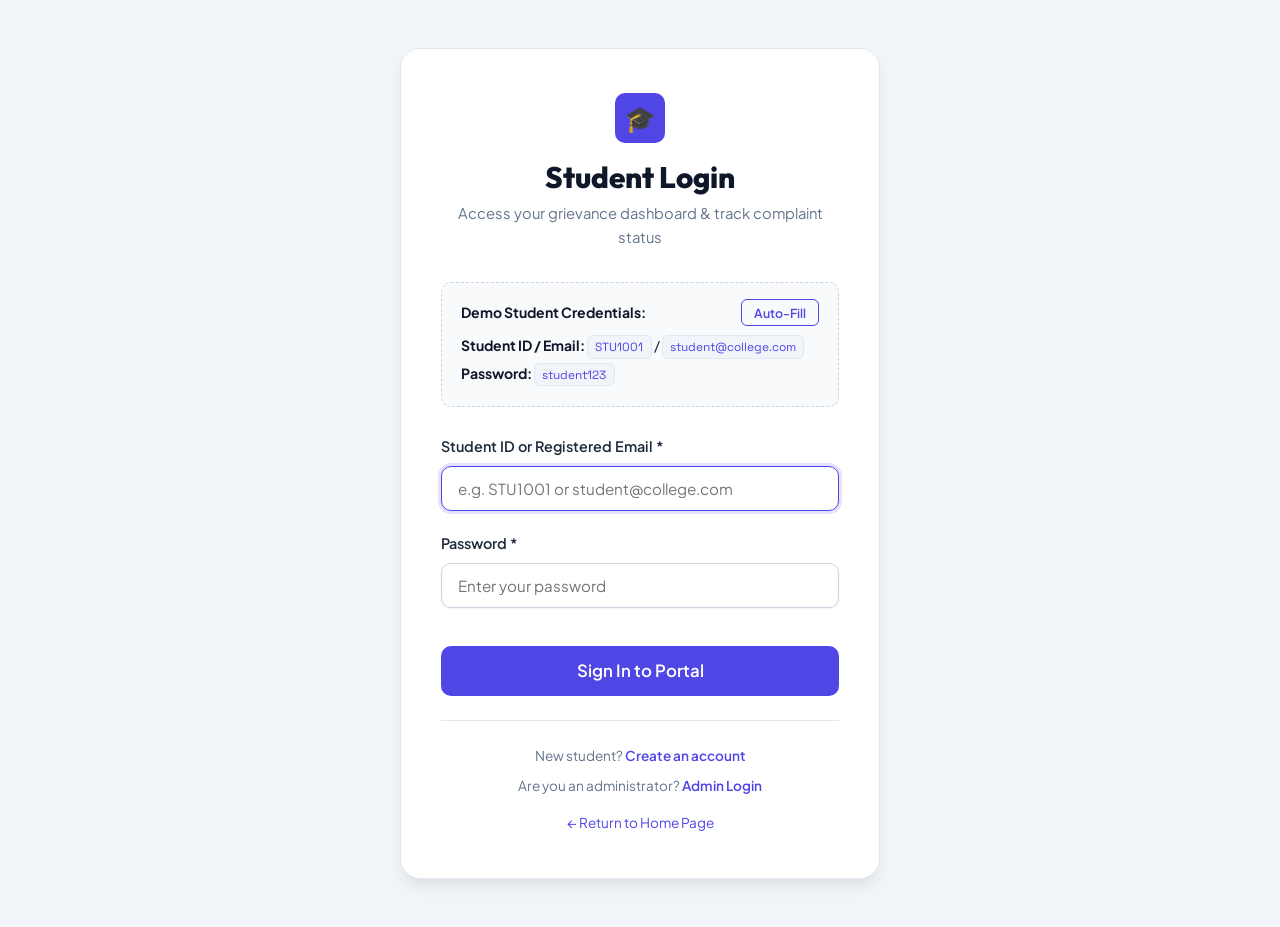
==== commit aaf0e73a: "Revert "feat: add 3D WebGL hologram core, 3D parallax tilt physics, and 3D UI tokens" This reverts c" ====
--- a/dashboard.html
+++ b/dashboard.html
@@ -102,32 +102,36 @@
                     </div>
                     <div class="card-body">
                         <div class="grid-4">
-                            <a href="submit-complaint.html" class="category-card-3d" data-tilt data-tilt-max="12">
-                                <div class="category-icon-3d" style="background: #e0e7ff; color: #4338ca;">✍️</div>
-                                <h4>Submit Complaint</h4>
-                                <p>File a new grievance with priority tagging</p>
-                                <span class="category-badge-3d">Get Started →</span>
+                            <a href="submit-complaint.html" class="category-card">
+                                <div class="category-icon">✍️</div>
+                                <div class="category-info">
+                                    <h4>Submit Complaint</h4>
+                                    <p>File a new grievance</p>
+                                </div>
                             </a>
 
-                            <a href="my-complaints.html" class="category-card-3d" data-tilt data-tilt-max="12">
-                                <div class="category-icon-3d" style="background: #e0f2fe; color: #0284c7;">📑</div>
-                                <h4>My Complaints</h4>
-                                <p>View and manage all submitted tickets</p>
-                                <span class="category-badge-3d">View All →</span>
+                            <a href="my-complaints.html" class="category-card">
+                                <div class="category-icon">📑</div>
+                                <div class="category-info">
+                                    <h4>My Complaints</h4>
+                                    <p>View all submitted tickets</p>
+                                </div>
                             </a>
 
-                            <a href="track-complaint.html" class="category-card-3d" data-tilt data-tilt-max="12">
-                                <div class="category-icon-3d" style="background: #fef3c7; color: #d97706;">🔍</div>
-                                <h4>Track Status</h4>
-                                <p>Search live progress by Complaint ID</p>
-                                <span class="category-badge-3d">Track Live →</span>
+                            <a href="track-complaint.html" class="category-card">
+                                <div class="category-icon">🔍</div>
+                                <div class="category-info">
+                                    <h4>Track Status</h4>
+                                    <p>Search by Complaint ID</p>
+                                </div>
                             </a>
 
-                            <a href="profile.html" class="category-card-3d" data-tilt data-tilt-max="12">
-                                <div class="category-icon-3d" style="background: #d1fae5; color: #059669;">👤</div>
-                                <h4>My Profile</h4>
-                                <p>Update contact details and department</p>
-                                <span class="category-badge-3d">Edit Details →</span>
+                            <a href="profile.html" class="category-card">
+                                <div class="category-icon">👤</div>
+                                <div class="category-info">
+                                    <h4>My Profile</h4>
+                                    <p>Manage account info</p>
+                                </div>
                             </a>
                         </div>
                     </div>
--- a/css/style.css
+++ b/css/style.css
@@ -563,57 +563,34 @@
 }
 
 /* ==========================================================================
-   Hero Section with 3D Interactive WebGL Hologram
+   Hero Section
    ========================================================================== */
 .hero {
-    background: radial-gradient(circle at 75% 30%, #1e1b4b 0%, #0f172a 70%, #080d1a 100%);
+    background: linear-gradient(135deg, #0f172a 0%, #1e1b4b 100%);
     color: #ffffff;
-    padding: 4.5rem 0 4rem;
+    padding: 5rem 0 4.5rem;
     position: relative;
-    overflow: hidden;
-}
-
-.hero::before {
-    content: '';
-    position: absolute;
-    top: -20%;
-    right: -10%;
-    width: 600px;
-    height: 600px;
-    background: radial-gradient(circle, rgba(99, 102, 241, 0.15) 0%, rgba(6, 182, 212, 0.05) 50%, transparent 70%);
-    border-radius: 50%;
-    pointer-events: none;
-    filter: blur(40px);
 }
 
 .hero-grid {
     display: grid;
-    grid-template-columns: 1.15fr 0.95fr;
-    gap: 2.5rem;
-    align-items: center;
-    position: relative;
-    z-index: 2;
-}
-
-.hero-content-col {
-    position: relative;
-    z-index: 3;
+    grid-template-columns: 1.15fr 0.85fr;
+    gap: 3rem;
+    align-items: center;
 }
 
 .hero-badge {
     display: inline-flex;
     align-items: center;
     gap: 0.5rem;
-    background: rgba(99, 102, 241, 0.15);
-    border: 1px solid rgba(165, 180, 252, 0.3);
-    backdrop-filter: blur(12px);
-    padding: 0.45rem 1.1rem;
+    background: rgba(255, 255, 255, 0.1);
+    border: 1px solid rgba(255, 255, 255, 0.2);
+    padding: 0.4rem 1rem;
     border-radius: var(--radius-full);
     font-size: 0.85rem;
     font-weight: 600;
     margin-bottom: 1.25rem;
     color: #c7d2fe;
-    box-shadow: 0 4px 14px rgba(79, 70, 229, 0.2);
 }
 
 .hero-title {
@@ -622,14 +599,10 @@
     color: #ffffff;
     line-height: 1.15;
     margin-bottom: 1rem;
-    letter-spacing: -0.02em;
 }
 
 .hero-title .text-gradient {
-    background: linear-gradient(135deg, #93c5fd 0%, #a5b4fc 50%, #c084fc 100%);
-    -webkit-background-clip: text;
-    -webkit-text-fill-color: transparent;
-    display: inline-block;
+    color: #93c5fd;
 }
 
 .hero-subtitle {
@@ -637,136 +610,35 @@
     color: #cbd5e1;
     margin-bottom: 2rem;
     max-width: 520px;
-    line-height: 1.65;
-}
-
-/* 3D Hologram Scene Visualizer Container */
-.hero-3d-visual-wrap {
-    position: relative;
-    width: 100%;
-    min-height: 420px;
-    display: flex;
-    align-items: center;
-    justify-content: center;
-    perspective: 1200px;
-}
-
-#hero-3d-container {
-    width: 100%;
-    height: 380px;
-    position: relative;
-    cursor: grab;
-}
-
-#hero-3d-container:active {
-    cursor: grabbing;
-}
-
-#hero-3d-container canvas {
-    width: 100% !important;
-    height: 100% !important;
-    display: block;
-}
-
-/* 3D Floating Holographic Tag Badges */
-.hero-floating-badge {
-    position: absolute;
-    background: rgba(15, 23, 42, 0.75);
-    backdrop-filter: blur(16px);
-    -webkit-backdrop-filter: blur(16px);
-    border: 1px solid rgba(255, 255, 255, 0.15);
-    border-radius: var(--radius-lg);
-    padding: 0.65rem 1rem;
-    display: flex;
-    align-items: center;
-    gap: 0.65rem;
-    box-shadow: 0 12px 30px rgba(0, 0, 0, 0.4), inset 0 1px 0 rgba(255, 255, 255, 0.2);
-    z-index: 10;
-    pointer-events: none;
-    transform-style: preserve-3d;
-}
-
-.hero-floating-badge.badge-top-right {
-    top: 5px;
-    right: 0px;
-    animation: float3d-slow 5s ease-in-out infinite alternate;
-}
-
-.hero-floating-badge.badge-bottom-left {
-    bottom: 10px;
-    left: 0px;
-    animation: float3d-slow 6s ease-in-out infinite alternate-reverse;
-}
-
-.hero-floating-badge .badge-icon-box {
-    width: 36px;
-    height: 36px;
-    border-radius: var(--radius-sm);
-    display: flex;
-    align-items: center;
-    justify-content: center;
-    font-size: 1.15rem;
-    background: linear-gradient(135deg, rgba(99, 102, 241, 0.3), rgba(6, 182, 212, 0.3));
-    border: 1px solid rgba(255, 255, 255, 0.2);
-}
-
-.hero-floating-badge .badge-text {
-    display: flex;
-    flex-direction: column;
-}
-
-.hero-floating-badge .badge-text strong {
-    font-size: 0.85rem;
-    color: #ffffff;
-    font-weight: 700;
-}
-
-.hero-floating-badge .badge-text span {
-    font-size: 0.725rem;
-    color: #94a3b8;
 }
 
 .hero-card {
-    background: rgba(255, 255, 255, 0.92);
-    backdrop-filter: blur(16px);
-    -webkit-backdrop-filter: blur(16px);
+    background: #ffffff;
     color: var(--navy-900);
     border-radius: var(--radius-xl);
     padding: 2.25rem;
-    box-shadow: 0 20px 40px -10px rgba(0, 0, 0, 0.3), 0 0 0 1px rgba(255, 255, 255, 0.4);
-    position: relative;
-    overflow: hidden;
-    transform-style: preserve-3d;
+    box-shadow: var(--shadow-xl);
 }
 
 [data-theme="dark"] .hero-card {
-    background: rgba(30, 41, 59, 0.88);
-    backdrop-filter: blur(16px);
-    -webkit-backdrop-filter: blur(16px);
+    background: #1e293b;
     color: #ffffff;
-    border: 1px solid rgba(255, 255, 255, 0.1);
-    box-shadow: 0 25px 50px -12px rgba(0, 0, 0, 0.6), inset 0 1px 0 rgba(255, 255, 255, 0.1);
+    border: 1px solid #334155;
 }
 
 .hero-card h3 {
     font-size: 1.35rem;
     margin-bottom: 0.75rem;
-    transform: translateZ(20px);
 }
 
 .hero-card p {
     color: var(--slate-600);
     font-size: 0.95rem;
     margin-bottom: 1.5rem;
-    transform: translateZ(15px);
 }
 
 [data-theme="dark"] .hero-card p {
     color: #cbd5e1;
-}
-
-.hero-card form {
-    transform: translateZ(25px);
 }
 
 /* ==========================================================================
@@ -1990,218 +1862,8 @@
 }
 
 /* ==========================================================================
-   3D Design Engine & Interactive Depth System
-   ========================================================================== */
-.preserve-3d {
-    transform-style: preserve-3d;
-}
-
-.perspective-1000 {
-    perspective: 1000px;
-}
-
-.depth-z-10 { transform: translateZ(10px); }
-.depth-z-20 { transform: translateZ(20px); }
-.depth-z-30 { transform: translateZ(30px); }
-.depth-z-40 { transform: translateZ(40px); }
-
-/* 3D Tactile Buttons */
-.btn-3d {
-    position: relative;
-    transform-style: preserve-3d;
-    transition: transform 0.15s ease, box-shadow 0.15s ease;
-    box-shadow: 0 4px 0 var(--primary-dark), 0 8px 15px rgba(79, 70, 229, 0.35);
-}
-
-.btn-3d:hover {
-    transform: translateY(-2px);
-    box-shadow: 0 6px 0 var(--primary-dark), 0 12px 20px rgba(79, 70, 229, 0.4);
-}
-
-.btn-3d:active {
-    transform: translateY(3px);
-    box-shadow: 0 1px 0 var(--primary-dark), 0 3px 6px rgba(79, 70, 229, 0.3);
-}
-
-/* 3D Interactive Category Card Showcase */
-.category-card-3d {
-    background: var(--card-bg);
-    border: 1px solid var(--slate-200);
-    border-radius: var(--radius-lg);
-    padding: 1.85rem 1.5rem;
-    box-shadow: var(--shadow-card);
-    display: flex;
-    flex-direction: column;
-    align-items: flex-start;
-    gap: 1rem;
-    position: relative;
-    transform-style: preserve-3d;
-    overflow: hidden;
-    cursor: pointer;
-    text-decoration: none;
-    transition: transform 0.25s cubic-bezier(0.25, 1, 0.5, 1), box-shadow 0.25s ease, border-color 0.2s ease;
-}
-
-[data-theme="dark"] .category-card-3d {
-    background: #1e293b;
-    border-color: #334155;
-    box-shadow: 0 4px 20px rgba(0, 0, 0, 0.3);
-}
-
-.category-card-3d:hover {
-    border-color: var(--primary);
-    box-shadow: 0 20px 30px -10px rgba(79, 70, 229, 0.2), 0 10px 15px -5px rgba(0, 0, 0, 0.05);
-}
-
-.category-icon-3d {
-    width: 58px;
-    height: 58px;
-    border-radius: var(--radius-md);
-    display: flex;
-    align-items: center;
-    justify-content: center;
-    font-size: 1.85rem;
-    transform: translateZ(25px);
-    transition: transform 0.3s ease;
-    box-shadow: 0 8px 16px -4px rgba(0, 0, 0, 0.12);
-}
-
-.category-card-3d:hover .category-icon-3d {
-    transform: translateZ(40px) scale(1.08) rotate(3deg);
-}
-
-.category-card-3d h4 {
-    font-size: 1.15rem;
-    margin: 0;
-    color: var(--navy-900);
-    transform: translateZ(15px);
-}
-
-.category-card-3d p {
-    font-size: 0.875rem;
-    color: var(--slate-500);
-    margin: 0;
-    line-height: 1.5;
-    transform: translateZ(10px);
-}
-
-.category-card-3d .category-badge-3d {
-    margin-top: auto;
-    font-size: 0.775rem;
-    font-weight: 700;
-    color: var(--primary);
-    display: inline-flex;
-    align-items: center;
-    gap: 0.35rem;
-    transform: translateZ(12px);
-}
-
-/* 3D Priority & Status Pill Badges */
-.badge-3d {
-    display: inline-flex;
-    align-items: center;
-    gap: 0.4rem;
-    padding: 0.35rem 0.85rem;
-    border-radius: var(--radius-full);
-    font-size: 0.8rem;
-    font-weight: 700;
-    box-shadow: inset 0 1px 0 rgba(255, 255, 255, 0.4), 0 2px 5px rgba(0, 0, 0, 0.08);
-    transform-style: preserve-3d;
-    transition: transform 0.2s ease;
-}
-
-.badge-3d:hover {
-    transform: translateZ(10px) scale(1.05);
-}
-
-/* 3D Stepper Enhanced Depth */
-.stepper-circle {
-    box-shadow: 0 4px 10px rgba(0, 0, 0, 0.1), inset 0 2px 0 rgba(255, 255, 255, 0.5);
-    transform-style: preserve-3d;
-    transition: transform 0.3s ease, box-shadow 0.3s ease;
-}
-
-.stepper-step.active .stepper-circle {
-    transform: scale(1.12) translateZ(15px);
-    box-shadow: 0 8px 20px rgba(79, 70, 229, 0.4), inset 0 2px 0 rgba(255, 255, 255, 0.6);
-}
-
-/* Auth Page 3D Floating Geometry Elements */
-.auth-page {
-    position: relative;
-    overflow-x: hidden;
-}
-
-.auth-3d-backdrop {
-    position: fixed;
-    top: 0;
-    left: 0;
-    width: 100%;
-    height: 100%;
-    pointer-events: none;
-    z-index: 0;
-    overflow: hidden;
-}
-
-.auth-3d-shape {
-    position: absolute;
-    border-radius: 24px;
-    background: linear-gradient(135deg, rgba(99, 102, 241, 0.12), rgba(6, 182, 212, 0.08));
-    border: 1px solid rgba(255, 255, 255, 0.12);
-    backdrop-filter: blur(8px);
-    animation: float3d-slow 8s ease-in-out infinite alternate;
-}
-
-.shape-1 {
-    width: 220px;
-    height: 220px;
-    top: 10%;
-    left: 8%;
-    transform: rotate(25deg);
-}
-
-.shape-2 {
-    width: 280px;
-    height: 280px;
-    bottom: 12%;
-    right: 8%;
-    transform: rotate(-35deg);
-    animation-delay: -4s;
-}
-
-.shape-3 {
-    width: 140px;
-    height: 140px;
-    top: 45%;
-    right: 18%;
-    border-radius: 50%;
-    animation: float3d-slow 6s ease-in-out infinite alternate-reverse;
-}
-
-/* ==========================================================================
-   Animations & 3D Keyframes
-   ========================================================================== */
-@keyframes float3d-slow {
-    0% {
-        transform: translateY(0px) rotate(0deg);
-    }
-    50% {
-        transform: translateY(-12px) rotate(2deg);
-    }
-    100% {
-        transform: translateY(-24px) rotate(-2deg);
-    }
-}
-
-@keyframes pulse3d {
-    0%, 100% {
-        transform: scale3d(1, 1, 1);
-    }
-    50% {
-        transform: scale3d(1.05, 1.05, 1.05);
-    }
-}
-
+   Animations
+   ========================================================================== */
 @keyframes slideIn {
     from { transform: translateX(100%); opacity: 0; }
     to { transform: translateX(0); opacity: 1; }
